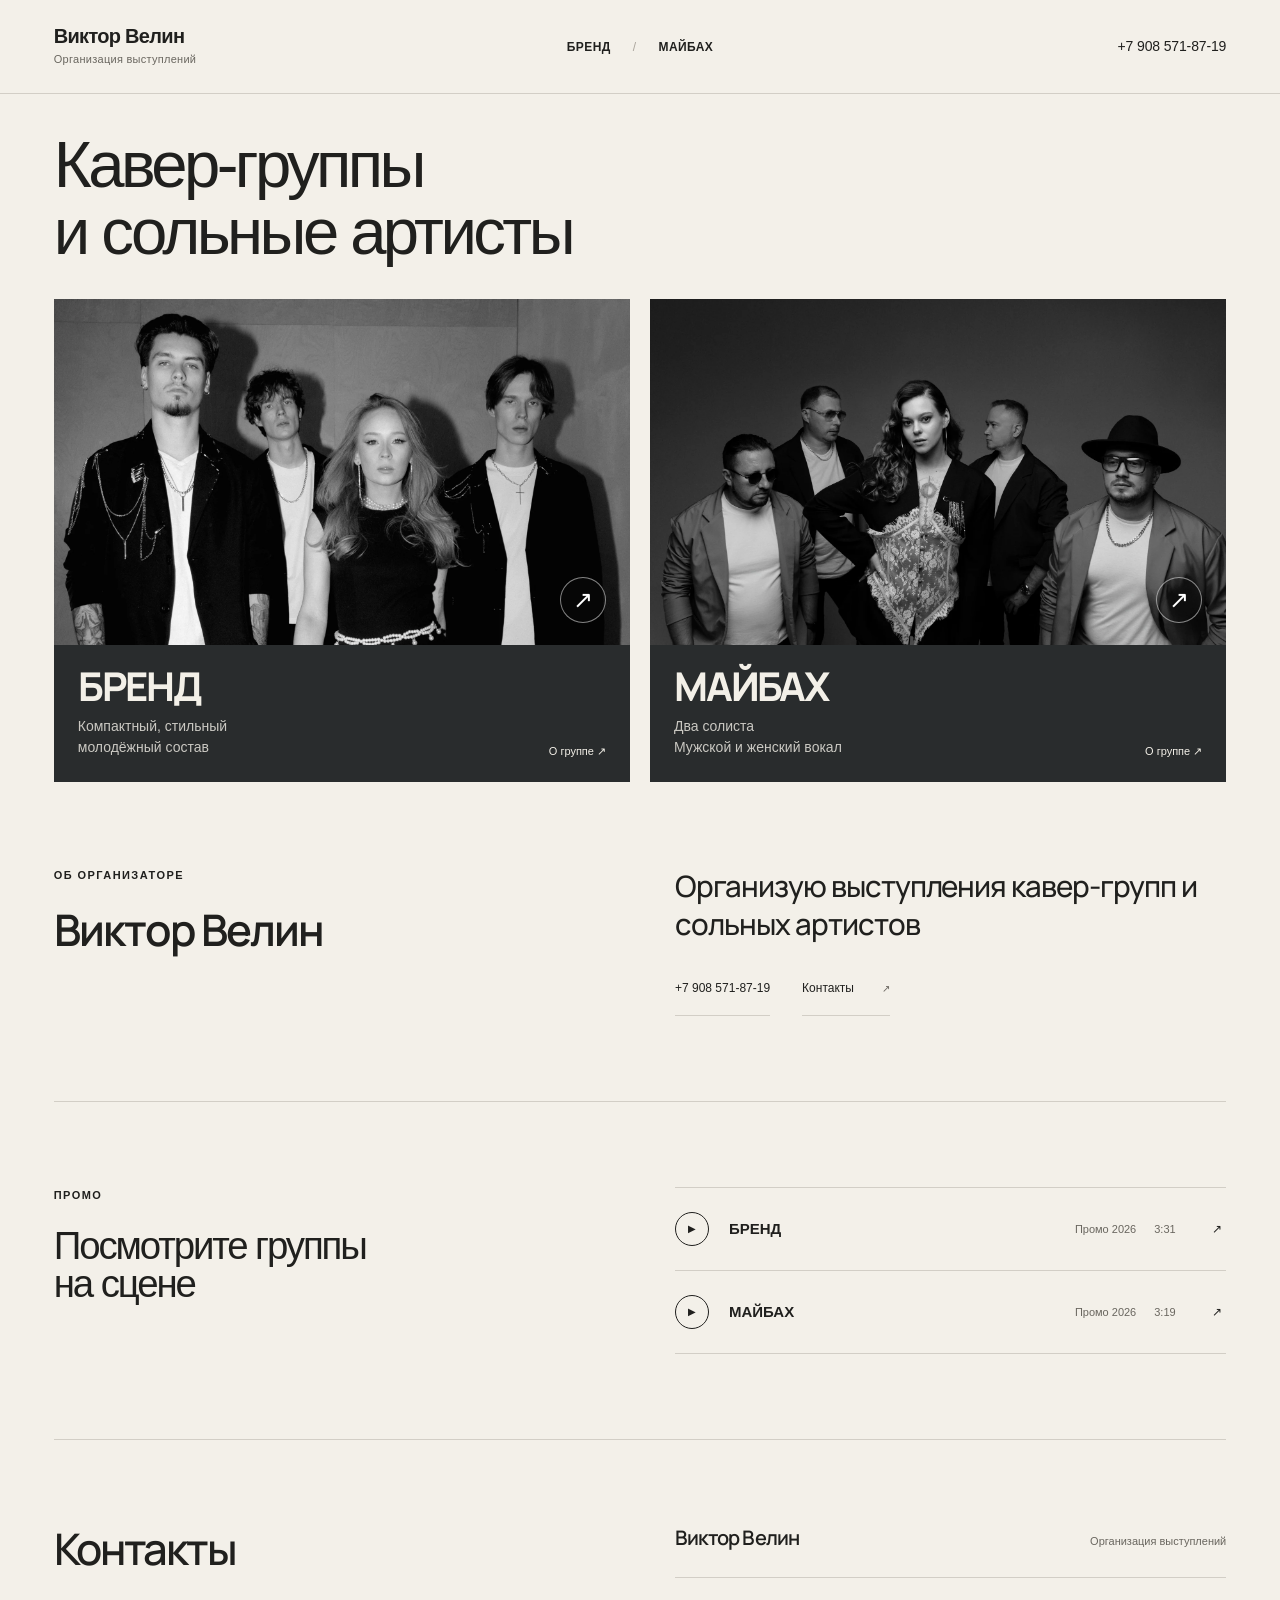
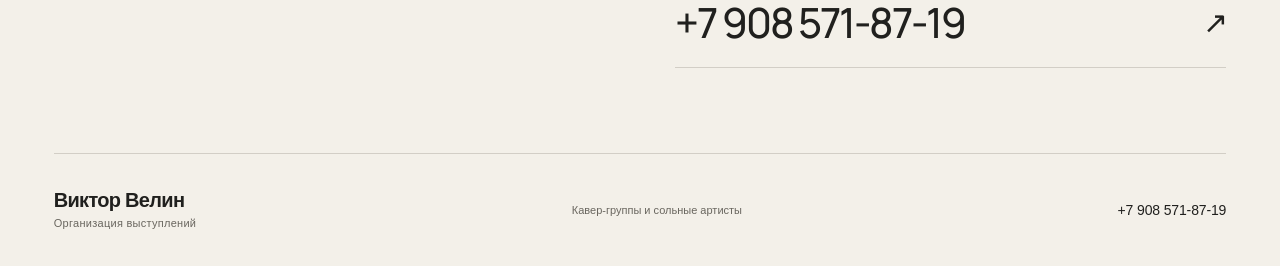
==== index.html @ 8ad1bfa4 "Simplify contact labels and remove personal call prompts" ====
<!doctype html><html lang="ru"><head><meta charset="utf-8"><meta name="viewport" content="width=device-width,initial-scale=1"><meta name="robots" content="noindex,nofollow"><meta name="theme-color" content="#171717"><title>Виктор Велин — кавер-группы и сольные артисты</title><meta name="description" content="Организация выступлений кавер-групп и сольных артистов — Виктор Велин. БРЕНД и МАЙБАХ на ваше мероприятие"><link rel="preload" href="assets/manrope-variable.ttf" as="font" type="font/ttf" crossorigin><link rel="stylesheet" href="styles.css?v=20261029-contacts-clean"><script src="app.js?v=20261029-contacts" defer></script><link rel="icon" href="data:image/svg+xml,%3Csvg%20xmlns%3D%22http%3A%2F%2Fwww.w3.org%2F2000%2Fsvg%22%20viewBox%3D%220%200%2048%2048%22%3E%3Crect%20width%3D%2248%22%20height%3D%2248%22%20rx%3D%228%22%20fill%3D%22%2320201e%22%2F%3E%3Cpath%20d%3D%22M14%2014l20%2020m0-20L14%2034%22%20stroke%3D%22%23f3f0e9%22%20stroke-width%3D%223%22%2F%3E%3C%2Fsvg%3E"></head><body class="hub-page"><a class="skip" href="#main">К содержимому</a><header class="site-header organizer-header"><a class="organizer-brand" href="index.html" aria-label="Виктор Велин — главная"><span>Виктор Велин</span><small>Организация выступлений</small></a><nav aria-label="Выбор группы"><a href="brend.html">БРЕНД</a><span class="nav-divider">/</span><a href="mybach.html">МАЙБАХ</a></nav><a class="contact-phone" href="tel:+79085718719">+7 908 571-87-19</a></header><main id="main"><section class="hub-intro"><h1>Кавер-группы<br>и сольные артисты</h1></section><section class="stages" aria-label="Выберите группу"><a class="stage brend-stage" href="brend.html"><div class="stage-image"><img src="assets/brend-cover-20261029.webp" alt="Участники кавер-группы БРЕНД" width="1800" height="1200"><span class="stage-enter" aria-hidden="true">↗</span></div><div class="stage-text"><div><h2>БРЕНД</h2><p>Компактный, стильный<br>молодёжный состав</p></div><span class="stage-link">О группе ↗</span></div></a><a class="stage mybach-stage" href="mybach.html"><div class="stage-image"><img src="assets/mybach-cover.webp" alt="Чёрно-белый портрет участников кавер-группы МАЙБАХ" width="1800" height="1200"><span class="stage-enter" aria-hidden="true">↗</span></div><div class="stage-text"><div><h2>МАЙБАХ</h2><p>Два солиста<br>Мужской и женский вокал</p></div><span class="stage-link">О группе ↗</span></div></a></section><section class="organizer-about section" id="about" aria-labelledby="about-title"><div><p class="eyebrow">ОБ ОРГАНИЗАТОРЕ</p><h2 id="about-title">Виктор Велин</h2></div><div class="organizer-about-copy"><p class="about-lead">Организую выступления кавер-групп и сольных артистов</p><div class="about-links"><a class="text-link" href="tel:+79085718719">+7 908 571-87-19</a><a class="text-link" href="#contacts">Контакты <span aria-hidden="true">↗</span></a></div></div></section><section class="listen-section section"><div class="section-heading"><p class="eyebrow">ПРОМО</p><h2>Посмотрите группы<br>на сцене</h2></div><div class="promo-rows"><button class="promo-row" data-video="assets/brend-promo-web.mp4" data-band="БРЕНД"><span class="play-small" aria-hidden="true">▶</span><strong>БРЕНД</strong><span>Промо 2026</span><time>3:31</time><span aria-hidden="true">↗</span></button><button class="promo-row" data-video="assets/mybach-promo-web.mp4" data-band="МАЙБАХ"><span class="play-small" aria-hidden="true">▶</span><strong>МАЙБАХ</strong><span>Промо 2026</span><time>3:19</time><span aria-hidden="true">↗</span></button></div></section><section class="contacts-section section" id="contacts" aria-labelledby="contacts-title"><span id="booking" class="contact-anchor" aria-hidden="true"></span><div class="contacts-intro"><h2 id="contacts-title">Контакты</h2></div><div class="contacts-details"><div class="contacts-person"><h3>Виктор Велин</h3><p>Организация выступлений</p></div><a class="contacts-number" href="tel:+79085718719"><span>+7 908 571-87-19</span><span class="contacts-number-arrow" aria-hidden="true">↗</span></a></div></section></main><footer class="organizer-footer"><a class="organizer-brand" href="index.html"><span>Виктор Велин</span><small>Организация выступлений</small></a><span>Кавер-группы и сольные артисты</span><a class="contact-phone" href="tel:+79085718719">+7 908 571-87-19</a></footer><dialog id="video-dialog" aria-label="Промовидео группы"><button class="close-dialog" aria-label="Закрыть промовидео">Закрыть ×</button><video controls playsinline preload="metadata"></video></dialog></body></html>
---- styles.css ----
:root{--paper:#f3f0e9;--ink:#20201e;--line:#d2cec6;--muted:#69665f;--accent:#353b3f;--gutter:clamp(22px,4.2vw,80px);font-family:Arial,Helvetica,sans-serif;color:var(--ink);background:var(--paper);font-synthesis:none}*{box-sizing:border-box}html{scroll-behavior:smooth;scroll-padding-top:90px}body{margin:0}a{color:inherit;text-decoration:none}button,input,select{font:inherit}button,a,input,select{-webkit-tap-highlight-color:transparent}button{cursor:pointer}img{display:block;width:100%;height:auto}button{color:inherit}a:focus-visible,button:focus-visible,input:focus-visible,select:focus-visible{outline:3px solid var(--accent);outline-offset:5px}button:disabled{cursor:default}h1,h2,h3,p{margin:0}h1,h2{letter-spacing:-.055em;line-height:.99;font-weight:500}h2{font-size:clamp(32px,3.4vw,58px)}.eyebrow{font-size:11px;letter-spacing:.13em;line-height:1.5;font-weight:700;margin-bottom:24px}.muted{color:var(--muted);font-size:15px;line-height:1.65}.skip{position:fixed;top:-100px;left:20px;background:white;padding:20px;z-index:50}.skip:focus{top:10px}.review-strip{height:32px;background:#242423;color:#dcd8d0;display:flex;align-items:center;justify-content:space-between;padding:0 var(--gutter);font-size:10px;letter-spacing:.09em}.review-strip a{letter-spacing:0;font-size:11px}.review-strip a:hover{text-decoration:underline}.site-header{display:flex;align-items:center;justify-content:space-between;padding:0 var(--gutter);height:84px;border-bottom:1px solid var(--line);gap:24px}.wordmark{font-weight:800;letter-spacing:-.04em;white-space:nowrap;font-size:17px}.wordmark i{font-style:normal;font-weight:400;color:var(--muted);margin:0 10px}.site-header nav{display:flex;align-items:center;gap:22px;font-size:12px;letter-spacing:.035em;font-weight:700}.site-header nav a{padding:10px 0}.site-header nav a[aria-current]{border-bottom:2px solid var(--accent)}.nav-divider{color:#aaa59c;font-weight:400}.header-cta{font-size:12px;border-bottom:1px solid currentColor;padding-bottom:7px}.header-cta span{margin-left:20px}.hub-intro{display:flex;justify-content:space-between;align-items:flex-end;padding:44px var(--gutter) 38px}.hub-intro h1{font-size:clamp(54px,6.5vw,108px);line-height:.91}.hub-intro .eyebrow{margin-bottom:16px}.hub-intro>p{line-height:1.65;font-size:16px;margin-bottom:4px;max-width:330px}.stages{display:grid;grid-template-columns:1fr 1fr;gap:20px;margin:0 var(--gutter)}.stage{display:block;min-width:0}.stage-image{height:clamp(280px,27vw,470px);position:relative;overflow:hidden;background:#252323}.stage-image img{height:100%;object-fit:cover;transition:transform .7s ease;object-position:center 43%}.mybach-stage .stage-image img{object-position:center 39%}.stage:hover img{transform:scale(1.025)}.stage-number{position:absolute;top:22px;left:24px;color:white;font-size:10px;letter-spacing:.15em;text-shadow:0 1px 8px #000}.stage-enter{position:absolute;bottom:22px;right:24px;width:46px;height:46px;border:1px solid #ffffff80;border-radius:50%;display:grid;place-items:center;color:white;background:#15151538;font-size:24px;transition:background .2s}.stage:hover .stage-enter{background:#f5f1e5;color:#262522}.stage-text{display:flex;align-items:center;justify-content:space-between;padding:22px 24px 24px;color:white;gap:14px}.brend-stage .stage-text{background:#353b3f}.mybach-stage .stage-text{background:#242423;color:#f5f1e8}.stage-text h2{font-size:clamp(28px,3.1vw,54px);letter-spacing:-.055em}.brend-stage h2{font-weight:900;font-style:italic}.mybach-stage h2{font-family:Georgia,'Times New Roman',serif;letter-spacing:-.07em;font-weight:400}.stage-text p{font-size:12px;margin-top:10px;opacity:.8;line-height:1.5}.stage-link{font-size:11px;white-space:nowrap}.section{margin:0 var(--gutter);padding:85px 0;border-bottom:1px solid var(--line)}.section-heading .muted{margin-top:22px}.listen-section{display:grid;grid-template-columns:1fr 1fr;gap:70px}.listen-section h2{font-size:clamp(30px,3vw,48px)}.promo-rows{align-self:center}.promo-row{display:grid;grid-template-columns:36px 1fr auto 40px 14px;gap:18px;width:100%;border:0;border-bottom:1px solid var(--line);background:none;text-align:left;align-items:center;padding:24px 0;font-size:12px}.promo-row:first-child{border-top:1px solid var(--line)}.promo-row>strong{font-size:15px}.promo-row:hover .play-small{background:var(--ink);color:var(--paper)}.play-small{display:grid;place-items:center;border:1px solid currentColor;width:34px;height:34px;border-radius:50%;font-size:10px}.promo-row>span:nth-child(3),.promo-row time{color:var(--muted);font-size:11px}.booking{display:grid;grid-template-columns:1fr 1fr;gap:90px}.booking h2{font-size:clamp(34px,3.7vw,64px)}.booking .muted{max-width:320px;margin-top:24px}.booking-form{max-width:660px}.booking-form label{display:flex;flex-direction:column;font-size:11px;line-height:1.6;gap:8px;margin-bottom:22px}.booking-form input,.booking-form select{width:100%;min-width:0;border:0;border-bottom:1px solid var(--line);background:transparent;border-radius:0;padding:10px 0 12px;font-size:14px;color:var(--ink);min-height:44px}.booking-form select{padding-right:22px}.form-row{display:grid;grid-template-columns:1fr 1fr;gap:24px}.button{display:inline-flex;align-items:center;justify-content:space-between;gap:24px;min-height:52px;padding:16px 24px;border:1px solid transparent;font-size:12px;line-height:1.4}.button.primary{background:var(--accent);color:#fff}.button:hover{filter:brightness(1.1)}.button small{opacity:.65;margin-left:16px;font-size:10px}.booking .button{width:100%}.form-result{margin-top:20px;padding-top:20px;border-top:1px solid var(--line);font-size:13px;line-height:1.7}.form-result[hidden]{display:none}footer{padding:34px var(--gutter);display:flex;align-items:center;justify-content:space-between;gap:24px;font-size:11px}footer>span{color:var(--muted)}footer>a:last-child{border-bottom:1px solid var(--line);padding:6px 0}.band-hero{display:grid;grid-template-columns:42% 58%;min-height:620px;overflow:hidden}.band-hero-copy{padding:65px 36px 58px var(--gutter);position:relative;z-index:1}.band-hero h1{font-size:clamp(70px,8vw,142px);white-space:nowrap;margin-bottom:32px;letter-spacing:-.07em}.brend .band-hero h1{font-style:italic;font-weight:900}.band-tagline{font-size:clamp(30px,3vw,47px);line-height:1.06;letter-spacing:-.045em;margin-bottom:22px}.hero-description{max-width:350px;font-size:14px;line-height:1.65;margin-bottom:32px;color:var(--muted)}.band-hero-image{position:relative;min-width:0;background:#221c1e;overflow:hidden}.band-hero-image img{height:100%;width:100%;object-fit:cover;object-position:center}.brend .band-hero-image img{object-fit:contain;background:#292d30}.band-hero-image .image-caption{position:absolute;bottom:24px;left:28px;font-size:10px;letter-spacing:.16em;color:white;opacity:.75}.mybach{--paper:#1b1c1c;--ink:#f1eee7;--line:#454443;--muted:#b6b3ab;--accent:#d7c6a3;color:var(--ink);background:var(--paper)}.mybach .review-strip{background:#111212}.mybach h1,.mybach h2{font-family:Georgia,'Times New Roman',serif;font-weight:400;letter-spacing:-.065em}.mybach .band-hero h1{font-size:clamp(72px,7.4vw,132px)}.mybach .button.primary{
 background:transparent;
 border-color:#777266;
 color:var(--ink);
 font-family:Georgia,'Times New Roman',serif;
 font-size:16px;
 letter-spacing:.01em;
 min-height:56px;
 padding:15px 22px;
 transition:background-color .2s,border-color .2s;
}
.mybach .button.primary:hover{
 background:#d7c6a312;
 border-color:var(--accent);
 filter:none;
}
.mybach .button.primary:active{background:#d7c6a31c}
.mybach .band-hero-copy .button.primary{gap:16px}
.mybach .band-hero-copy .button.primary>span{
 display:grid;
 place-items:center;
 flex:0 0 26px;
 height:26px;
 border:1px solid #777266;
 border-radius:50%;
 font-family:Arial,Helvetica,sans-serif;
 font-size:9px;
 padding-left:1px;
}
.mybach .button.primary small{
 font-family:Arial,Helvetica,sans-serif;
 font-size:10px;
 color:var(--muted);
 opacity:1;
 margin-left:12px;
}
.mybach .booking .button.primary{text-align:left}
.mybach .band-tagline{font-family:Georgia,'Times New Roman',serif;letter-spacing:-.04em}.mybach .booking-form select option{background:#1b1c1c;color:#f1eee7}.mybach input{color-scheme:dark}.section-nav{display:flex;align-items:center;gap:40px;border-block:1px solid var(--line);padding:24px var(--gutter);font-size:12px;overflow:auto;white-space:nowrap}.section-nav a:last-child{margin-left:auto}.section-nav a:hover{color:var(--accent)}.live-section{display:grid;grid-template-columns:32% 1fr;gap:60px;align-items:center}.video-poster{position:relative;padding:0;border:0;background:#171717;overflow:hidden;display:block;width:100%;aspect-ratio:16/9}.video-poster img{height:100%;object-fit:cover;filter:brightness(.8);transition:transform .6s,filter .3s}.video-poster:hover img{transform:scale(1.02);filter:brightness(1)}.play-disc{position:absolute;left:50%;top:50%;transform:translate(-50%,-50%);display:grid;place-items:center;width:78px;height:78px;border-radius:50%;border:1px solid #ffffffaa;color:white;background:#15151550;font-size:18px}.poster-label{position:absolute;bottom:22px;left:26px;right:26px;display:flex;justify-content:space-between;color:white;font-size:10px;letter-spacing:.12em}.music-section{display:grid;grid-template-columns:1fr 1fr;gap:80px}.tags{display:flex;flex-wrap:wrap;gap:8px;margin-top:25px;margin-bottom:28px}.tags span{font-size:11px;border:1px solid var(--line);padding:8px 12px;border-radius:100px}.text-link{font-size:12px;display:inline-flex;gap:28px;border-bottom:1px solid var(--line);padding-bottom:10px}.text-link>span{font-size:10px;color:var(--muted)}.song-list{margin:0;padding:0;list-style:none}.song-list li{display:grid;grid-template-columns:25px 1fr;gap:5px 20px;padding:17px 0;border-bottom:1px solid var(--line)}.song-list li:first-child{padding-top:0}.song-list strong{font-size:15px;line-height:1.4}.song-list li>span:last-child{font-size:12px;color:var(--muted);grid-column:2;line-height:1.6}.song-num{font-size:10px;color:var(--muted);padding-top:4px}.inline-heading{display:flex;justify-content:space-between;align-items:flex-end;margin-bottom:36px}.photo-grid{display:grid;grid-template-columns:1fr 1.4fr;gap:20px;align-items:stretch}.photo-grid img{width:100%;height:530px;object-fit:cover}.photo-grid img:first-child{object-position:center 35%}.photo-grid img:last-child{object-position:center}.organizers{display:grid;grid-template-columns:1fr 1fr;gap:80px}.organizers h2{font-size:clamp(30px,3vw,50px)}.download-list a{display:flex;align-items:center;justify-content:space-between;gap:20px;padding:25px 0;border-bottom:1px solid var(--line);font-size:14px}.download-list a:first-child{padding-top:0}.download-list span{font-size:10px;white-space:nowrap;color:var(--muted)}.download-list a:hover{text-decoration:underline}.other-band{display:grid;grid-template-columns:1fr 1fr auto;align-items:center;padding:65px var(--gutter);gap:32px;background:#e5e0d6;color:#252522}.other-band>span:first-child{font-size:10px;letter-spacing:.12em}.other-band strong{font-size:clamp(36px,5vw,78px);letter-spacing:-.06em;font-family:Georgia,serif;font-weight:400}.mybach .other-band strong{font-family:Arial,sans-serif;font-weight:900;font-style:italic}.other-arrow{font-size:48px}.other-band:hover{background:#d4cec1}dialog{border:0;padding:48px 14px 14px;background:#151515;color:white;width:min(1100px,94vw);max-width:94vw;max-height:92dvh;box-shadow:0 30px 120px #0009;overflow:auto}dialog::backdrop{background:#000d}dialog video{width:100%;max-height:75dvh;display:block;background:black;aspect-ratio:16/9}.close-dialog{position:absolute;right:18px;top:10px;border:0;background:none;color:white;font-size:13px;padding:8px}.modal-open{overflow:hidden}.concept-main{padding:70px var(--gutter);max-width:1360px;margin:auto}.concept-main h1{font-size:clamp(42px,5.8vw,88px);max-width:1050px;line-height:1.03}.concept-lead{font-size:20px;line-height:1.65;max-width:850px;margin:32px 0}.concept-section{padding:65px 0;border-bottom:1px solid var(--line)}.concept-section:last-of-type{margin-bottom:45px}.concept-section>p:not(.eyebrow),.concept-section article p,.concept-columns li,.next-list li{font-size:16px;line-height:1.8;color:#514f49;max-width:900px}.concept-section>p+p{margin-top:20px}.architecture{max-width:920px;margin:0 auto 32px;text-align:center}.arch-home,.arch-end{padding:26px;border:1px solid var(--line);font-weight:700;font-size:14px;letter-spacing:.06em;background:#e9e5dc}.architecture span{display:block;font-size:12px;font-weight:400;letter-spacing:0;margin-top:10px}.arch-branches{display:grid;grid-template-columns:1fr 1fr;gap:24px;padding:24px 0;position:relative}.arch-branches a{padding:30px 18px;font-size:42px;font-weight:700;letter-spacing:-.04em;line-height:1.1}.arch-brend{background:#a52d2b;color:white}.arch-mybach{background:#242423;color:#eee9df;font-family:Georgia,serif;font-weight:400!important}.arch-branches a span{margin:14px 0}.arch-branches small{font-family:Arial,sans-serif;font-size:12px;font-weight:400;letter-spacing:0;display:block;line-height:1.5}.direction-grid,.concept-columns{display:grid;grid-template-columns:1fr 1fr;gap:64px}.direction-grid h2,.concept-columns h2{font-size:34px;margin-bottom:22px}.swatch{display:block;width:100%;height:100px;margin-bottom:25px}.red{background:linear-gradient(90deg,#a52d2b 0 50%,#f3f0e9 50% 75%,#252522 75%)}.charcoal{background:linear-gradient(90deg,#242423 0 50%,#d7c6a3 50% 75%,#f3f0e9 75%)}.concept-section .note{font-size:13px!important;margin-top:25px;max-width:none;color:#6a665f!important}.concept-columns ul{padding-left:20px}.next-list{padding-left:24px;max-width:960px}.next-list li{padding-left:10px;margin-bottom:22px}.next-list strong{color:#242423}
@media(min-width:1800px){.band-hero{min-height:740px}.band-hero-copy{padding-top:90px}}@media(max-width:1100px){.site-header{height:74px}.band-hero{min-height:560px;grid-template-columns:44% 56%}.band-hero h1{font-size:86px}.mybach .band-hero h1{font-size:76px}.band-hero-copy{padding-top:44px;padding-bottom:44px}.stage-link{display:none}.listen-section,.booking,.music-section,.organizers{gap:40px}.live-section{gap:30px}.photo-grid img{height:420px}.section{padding:66px 0}.promo-row{gap:12px;grid-template-columns:32px 1fr auto 32px 12px}.promo-row>span:nth-child(3){font-size:10px}.concept-columns,.direction-grid{gap:36px}}
@media(max-width:760px){:root{--gutter:22px}.review-strip{font-size:8px;height:30px;letter-spacing:.07em}.review-strip a{font-size:10px}.site-header{height:70px;gap:14px;flex-wrap:wrap}.wordmark{font-size:13px}.wordmark i{margin:0 5px}.site-header nav{font-size:10px;gap:12px}.header-cta{display:none}.hub-intro{padding-top:36px;padding-bottom:28px;align-items:flex-start;gap:24px}.hub-intro h1{font-size:58px}.hub-intro>p{font-size:12px;max-width:140px;line-height:1.6;padding-top:35px}.eyebrow{font-size:10px;margin-bottom:16px}.stages{gap:14px}.stage-image{height:290px}.stage-image img{object-position:center!important}.stage-number{font-size:8px;left:13px;top:15px}.stage-enter{width:34px;height:34px;right:13px;bottom:15px;font-size:19px}.stage-text{padding:20px 16px}.stage-text h2{font-size:34px}.stage-text p{font-size:10px}.section{padding:50px 0}.listen-section,.booking,.live-section,.music-section,.organizers{grid-template-columns:1fr;gap:32px}.listen-section h2{font-size:37px}.promo-row{padding:22px 0;grid-template-columns:34px 1fr auto 35px 12px;gap:15px}.promo-row>span:nth-child(3){font-size:11px}.booking h2{font-size:41px}.booking .muted{margin-top:18px}.booking-form{max-width:none}.form-row{gap:18px}.booking-form input,.booking-form select{font-size:16px}footer{flex-wrap:wrap;padding-block:28px;gap:18px}footer>span{font-size:10px;order:3;width:100%}footer>a:last-child{margin-left:auto}.band-hero{grid-template-columns:1fr;min-height:0}.band-hero-copy{padding:40px var(--gutter) 38px}.band-hero h1{font-size:100px;margin-bottom:23px}.mybach .band-hero h1{font-size:84px}.band-tagline{font-size:38px}.hero-description{max-width:440px;font-size:14px;margin-bottom:24px}.band-hero-image{height:auto;aspect-ratio:1.5}.band-hero-image img{object-fit:cover}.section-nav{gap:26px;padding-block:21px;font-size:11px}.section-nav a:last-child{margin-left:0}.live-section .section-heading h2{font-size:40px}.play-disc{height:64px;width:64px;font-size:15px}.music-section .section-heading h2{font-size:42px}.song-list li:first-child{padding-top:17px;border-top:1px solid var(--line)}.photo-grid{gap:12px;grid-template-columns:1fr 1fr}.photo-grid img{height:300px}.inline-heading{gap:20px}.inline-heading h2{font-size:37px}.inline-heading>.muted{display:none}.organizers h2{font-size:37px}.other-band{padding-block:40px;grid-template-columns:1fr auto;gap:22px}.other-band>span:first-child{grid-column:1/-1;font-size:9px}.other-band strong{font-size:52px}.other-arrow{font-size:36px}.concept-main{padding-top:44px}.concept-main h1{font-size:48px}.concept-lead{font-size:17px}.concept-section{padding:42px 0}.concept-section>p:not(.eyebrow),.concept-section article p,.concept-columns li,.next-list li{font-size:14px}.direction-grid,.concept-columns{gap:32px}.arch-branches a{font-size:32px}.arch-branches{gap:14px}.architecture span{line-height:1.6}.direction-grid h2,.concept-columns h2{font-size:29px}.swatch{height:80px}.next-list{padding-left:18px}.next-list li{padding-left:3px}}
@media(max-width:520px){.hub-intro{display:block}.hub-intro h1{font-size:64px}.hub-intro>p{padding-top:20px;max-width:none;font-size:13px}.stages{grid-template-columns:1fr;gap:24px}.stage-image{height:auto;aspect-ratio:1.45}.stage-text{padding:20px}.stage-text h2{font-size:41px}.stage-text p{font-size:11px}.stage-link{display:block;font-size:10px}.stage-number{left:20px;font-size:9px}.stage-enter{width:40px;height:40px;right:18px}.stage-image img{position:absolute;inset:0}.band-hero h1{font-size:88px}.mybach .band-hero h1{font-size:72px}.band-hero-image{aspect-ratio:1.35}.band-hero-copy .button{min-width:230px}.form-row{grid-template-columns:1fr;gap:0}.photo-grid{grid-template-columns:1fr}.photo-grid img:first-child{height:440px;object-fit:contain;background:#242423}.photo-grid img:last-child{height:auto;aspect-ratio:1.3;object-fit:cover}.poster-label{bottom:15px;left:18px;right:18px;font-size:9px}.concept-main h1{font-size:42px}.concept-lead{font-size:16px}.direction-grid,.concept-columns{grid-template-columns:1fr;gap:36px}.arch-branches{gap:12px}.arch-branches a{font-size:24px;padding:25px 12px}.arch-branches small{font-size:10px}.arch-home,.arch-end{font-size:12px;padding:22px 14px}.promo-row{gap:12px}.promo-row>strong{font-size:13px}.promo-row>span:nth-child(3){font-size:10px}.stage-text{gap:10px}}
@media(max-width:360px){:root{--gutter:16px}.site-header nav{gap:8px;font-size:9px}.wordmark{font-size:12px}.hub-intro h1{font-size:59px}.band-hero h1{font-size:78px}.mybach .band-hero h1{font-size:65px}.stage-link{font-size:9px}.stage-text{padding:18px 16px}.stage-text h2{font-size:36px}.promo-row{gap:8px;grid-template-columns:30px 1fr auto 28px 9px}.promo-row>strong{font-size:12px}.booking .button{padding-inline:18px}.concept-main h1{font-size:37px}}
@media(prefers-reduced-motion:reduce){html{scroll-behavior:auto}*,*::before,*::after{transition:none!important;animation:none!important}}

/* One shared booking form; each band keeps its own invitation styling. */
.booking-cta{display:flex;align-items:center;justify-content:space-between;gap:48px}
.booking-cta h2{font-size:clamp(34px,3.7vw,64px)}
.booking-cta .muted{max-width:430px;margin-top:24px}
.booking-cta .button{flex-shrink:0;min-width:260px}
.booking-form .field-hint{font-size:10px;color:var(--muted);font-weight:400}
.booking-form input:focus-visible,.booking-form select:focus-visible{outline:none;border-bottom-color:var(--accent);box-shadow:0 1px 0 var(--accent)}
.booking-form input[type="date"]{display:block;max-width:100%;min-height:44px;-webkit-appearance:none}
.booking-form input::-webkit-date-and-time-value{text-align:left;min-height:20px}
.booking-form .button:disabled{opacity:.65}
.form-result:focus{outline:none}
@media(max-width:760px){
 .booking-cta{align-items:flex-start;flex-direction:column;gap:28px}
 .booking-cta h2{font-size:41px}
 .booking-cta .muted{margin-top:18px}
 .booking-cta .button{width:100%;min-width:0}
}

/* Songs move around the centered repertoire introduction. */
.music-section.music-orbit{position:relative;isolation:isolate;display:grid;grid-template-columns:minmax(0,1fr);place-items:center;gap:0;min-height:690px;padding:150px 0;overflow:hidden}
.music-orbit .section-heading{position:relative;z-index:1;width:min(440px,calc(100% - 48px));text-align:center;padding:25px 0}
.music-orbit .section-heading::before{content:"";position:absolute;z-index:-1;inset:-70px -90px;background:radial-gradient(ellipse,var(--paper) 52%,transparent 73%);pointer-events:none}
.music-orbit .section-heading .muted{max-width:290px;margin:22px auto 0}
.music-orbit .tags{justify-content:center;margin:26px auto 30px}
.music-orbit .text-link{padding:12px 0;gap:24px}
.repertoire-orbit{position:absolute;inset:0;overflow:hidden;pointer-events:none;mask-image:linear-gradient(90deg,transparent,#000 8%,#000 92%,transparent)}
.orbit-song{position:absolute;left:var(--ox);top:var(--oy);transform:translate(-50%,-50%);white-space:nowrap;font-size:clamp(16px,1.65vw,25px);letter-spacing:-.025em;font-weight:500;line-height:1.2;color:var(--muted);opacity:.65;will-change:transform}
.orbit-song:nth-child(3n+1){color:var(--accent);opacity:.85}
.brend .orbit-song{font-style:italic;font-weight:600}
.mybach .orbit-song{font-family:Georgia,'Times New Roman',serif;font-size:clamp(17px,1.8vw,27px);font-weight:400}
.orbit-toggle{position:absolute;z-index:2;right:0;bottom:20px;display:grid;place-items:center;width:38px;height:38px;padding:0;border:1px solid var(--line);border-radius:50%;background:var(--paper);color:var(--muted)}
.orbit-toggle[hidden]{display:none}
.orbit-toggle:hover{color:var(--ink);border-color:var(--muted)}
.orbit-play{display:none}
.orbit-toggle[aria-pressed="true"] .orbit-play{display:block}
.orbit-toggle[aria-pressed="true"] .orbit-pause{display:none}
@media(max-width:760px){
 .music-section.music-orbit{min-height:650px;padding:160px 0}
 .music-orbit .section-heading{width:calc(100% - 34px);max-width:380px}
 .music-orbit .section-heading h2{font-size:clamp(34px,7.5vw,42px)}
 .music-orbit .section-heading::before{inset:-65px -34px}
 .music-orbit .section-heading .muted{font-size:14px;max-width:250px;margin-top:18px}
 .music-orbit .tags{gap:7px;max-width:300px;margin:22px auto 26px}
 .music-orbit .tags span{font-size:10px;padding:7px 10px}
 .orbit-song,.mybach .orbit-song{font-size:16px}
 .orbit-song:nth-child(n+9){display:none}
 .orbit-toggle{bottom:16px;width:34px;height:34px}
}
@media(prefers-reduced-motion:reduce){.orbit-song{will-change:auto}.orbit-toggle{display:none}}

/* Comfortable touch targets and stable media on small screens. */
html{-webkit-text-size-adjust:100%;text-size-adjust:100%}
.close-dialog{min-height:44px;min-width:44px;top:2px}
.orbit-toggle{width:44px;height:44px}
@media(max-width:760px){
 html{scroll-padding-top:24px}
 .site-header{height:auto;min-height:72px;gap:10px}
 .site-header .wordmark,.site-header nav a{display:inline-flex;align-items:center;min-height:44px}
 .site-header nav{gap:14px;font-size:11px}
 .site-header nav a{padding:8px 0}
 .site-header nav a[aria-current]{box-shadow:inset 0 -2px var(--accent);border:0}
 footer .wordmark,footer>a:last-child{display:inline-flex;align-items:center;min-height:44px}
 footer{gap:10px 18px}
 .button,.text-link{min-height:48px;align-items:center}
 .booking-form label{font-size:12px}
 .booking-form .field-hint{font-size:11px}
 .booking-form input,.booking-form select{min-height:48px}
 .music-section.music-orbit{min-height:590px;padding:145px 0}
 .music-orbit .section-heading::before{inset:-50px -34px}
 .music-orbit .text-link{font-size:13px}
 .orbit-toggle{width:44px;height:44px;right:0;bottom:12px}
 .orbit-song,.mybach .orbit-song{font-size:17px}
 dialog{padding:50px 10px 10px;max-height:calc(100dvh - 24px);max-width:calc(100vw - 24px);width:calc(100vw - 24px)}
 dialog video{max-height:calc(100dvh - 100px)}
 .photo-grid img:first-child{height:auto;max-height:520px;object-fit:contain}
}
@media(max-width:360px){
 .site-header nav{gap:10px;font-size:10px}
 .booking h2{font-size:38px}
 .booking-cta h2{font-size:37px}
}

@media(max-width:760px){.site-header nav{font-size:12px;gap:10px}.site-header nav a{min-width:44px;justify-content:center}}

/* Organizer identity and two equally prominent band cards. */
.organizer-header{height:auto;min-height:94px;display:grid;grid-template-columns:1fr auto 1fr;gap:28px;padding-block:14px}
.organizer-brand{display:inline-flex;flex-direction:column;justify-content:center;align-items:flex-start;min-height:44px;gap:5px;width:fit-content}
.organizer-brand>span{font-size:20px;line-height:1.1;font-weight:700;letter-spacing:-.035em}
.organizer-brand small{font-size:11px;line-height:1.4;letter-spacing:.025em;color:var(--muted)}
.contact-phone{display:inline-flex;align-items:center;justify-content:flex-end;min-height:44px;white-space:nowrap;font-size:14px;line-height:1.4;letter-spacing:-.01em}
.organizer-header .contact-phone{justify-self:end}
.organizer-footer .contact-phone{border:0;padding:0}
.booking-phone{display:inline-flex;align-items:center;min-height:44px;margin-top:12px;font-size:19px;letter-spacing:-.02em}
.booking-phone:hover,.contact-phone:hover{text-decoration:underline;text-underline-offset:5px}
.hub-intro{padding-top:38px;padding-bottom:34px}
.hub-intro h1{font-size:clamp(44px,5.1vw,80px);line-height:1.02;letter-spacing:-.055em}
.stages{grid-template-columns:repeat(2,minmax(0,1fr));align-items:stretch}
.stage{display:grid;grid-template-rows:auto 1fr}
.stage-text{align-items:flex-start}
.stage-text p{font-size:14px;line-height:1.5}
.stage-link{display:block;align-self:flex-end}
.brend-stage .stage-image img,.brend .band-hero-image img{filter:grayscale(1)}
.brend-stage .stage-text{background:#353b3f}
.mybach-stage .stage-text{background:#252624;color:#e5d8bb}
@media(max-width:760px){
 .organizer-header{grid-template-columns:minmax(0,1fr) auto;gap:0 12px;padding-block:10px;min-height:0}
 .organizer-brand>span{font-size:17px}
 .organizer-brand small{font-size:9px;letter-spacing:0}
 .organizer-header .contact-phone{font-size:12px;grid-column:2;grid-row:1}
 .organizer-header nav{grid-column:1/-1;justify-content:center;gap:24px;font-size:12px}
 .organizer-header nav a{min-height:40px}
 .hub-intro{display:block;padding-top:25px;padding-bottom:26px}
 .hub-intro h1{font-size:clamp(28px,7.8vw,48px);line-height:1.05}
 .stages{grid-template-columns:repeat(2,minmax(0,1fr));gap:12px}
 .stage-image{height:auto;aspect-ratio:3/2}
 .stage-image img{position:absolute;inset:0;object-fit:cover}
 .stage-text{padding:16px 14px;display:flex;flex-direction:column;gap:14px}
 .stage-text h2{font-size:clamp(23px,5.8vw,35px);line-height:1.1}
 .stage-text p{font-size:12px;line-height:1.5;margin-top:12px;min-height:6em;opacity:.9}
 .stage-link{align-self:flex-start;margin-top:auto;font-size:11px;line-height:1.5}
 .stage-enter{right:10px;bottom:10px;width:28px;height:28px;font-size:17px}
 .organizer-footer{align-items:center;justify-content:space-between}
 .organizer-footer .contact-phone{margin-left:0;font-size:13px}
 .organizer-footer>span{font-size:11px}
}
@media(max-width:360px){
 .organizer-brand>span{font-size:16px}
 .organizer-header .contact-phone{font-size:11px}
 .stage-text{padding:14px 11px}
 .stage-text h2{font-size:23px}
 .stage-text p{font-size:11px;min-height:6em}
 .stage-link{font-size:10px}
}

/* Shared type and graphite palette for both bands. */
@font-face{font-family:Manrope;src:url("assets/manrope-variable.ttf") format("truetype");font-weight:200 800;font-style:normal;font-display:swap}
:root{--display-font:Manrope,Arial,Helvetica,sans-serif}
.brend,.mybach{--paper:#1c1e1f;--ink:#f3f0e8;--line:#454849;--muted:#bdbdb6;--accent:#ded5c1;color:var(--ink);background:var(--paper)}
.brend-stage .stage-text,.mybach-stage .stage-text{background:#292c2d;color:#f3f0e8}
.brend-stage h2,.mybach-stage h2,.brend .band-hero h1,.mybach .band-hero h1,.band-page .other-band strong,.mybach .other-band strong{font-family:var(--display-font);font-weight:750;font-style:normal;letter-spacing:-.055em}
.band-page h2,.mybach h2,.band-page .band-tagline,.mybach .band-tagline{font-family:var(--display-font);font-weight:550;font-style:normal;letter-spacing:-.045em}
.band-page .band-hero-copy{min-width:0}
.brend .band-hero h1,.mybach .band-hero h1{font-size:clamp(58px,6.8vw,122px);line-height:1.05}
.band-page .band-hero-image{background:#252728}
.band-page .band-hero-image img{object-fit:cover;object-position:center 40%;filter:none;background:#252728}
.brend-stage .stage-image img{filter:none;object-position:center 42%!important}
.band-page .button.primary{background:transparent;border-color:#7b7c76;color:var(--ink);font-family:var(--display-font);font-size:13px;font-weight:600;letter-spacing:0;min-height:56px;padding:16px 22px;filter:none}
.band-page .button.primary:hover{background:#ffffff0b;border-color:var(--accent);filter:none}
.band-page .button.primary:active{background:#ffffff14}
.band-page .band-hero-copy .button.primary{gap:16px}
.band-page .band-hero-copy .button.primary>span{display:grid;place-items:center;flex:0 0 26px;height:26px;border:1px solid #7b7c76;border-radius:50%;font-family:Arial,sans-serif;font-size:9px;padding-left:1px}
.band-page .button.primary small{font-family:Arial,sans-serif;font-size:10px;color:var(--muted);opacity:1;margin-left:12px}
.band-page .other-band{background:#26292a;color:var(--ink);border-bottom:1px solid var(--line)}
.band-page .other-band:hover{background:#303435}
.band-page .orbit-song,.mybach .orbit-song{font-family:var(--display-font);font-weight:450;font-style:normal;letter-spacing:-.02em}
.organizer-about,.band-about{display:grid;grid-template-columns:1fr 1fr;gap:70px;align-items:start}
.organizer-about h2,.band-about h2{font-family:var(--display-font);font-weight:600;letter-spacing:-.045em}
.about-lead{font-family:var(--display-font);font-size:clamp(22px,2.3vw,34px);font-weight:500;line-height:1.3;letter-spacing:-.035em;max-width:650px}
.organizer-about-copy .muted,.band-about-copy .muted{margin-top:22px;max-width:560px}
.band-about-copy .text-link{margin-top:26px}
.about-links{display:flex;flex-wrap:wrap;gap:18px 32px;margin-top:28px}
.about-links .text-link{min-height:44px;align-items:center}
.band-gallery{columns:3;column-gap:18px}
.gallery-tile{position:relative;display:block;break-inside:avoid;width:100%;margin:0 0 18px;padding:0;border:0;background:#282b2c;text-align:left;overflow:hidden}
.gallery-tile img{display:block;width:100%;height:auto;transition:transform .4s ease}
.gallery-tile:hover img{transform:scale(1.025)}
.gallery-tile:focus-visible{outline-offset:3px}
.gallery-expand{position:absolute;right:14px;bottom:14px;display:grid;place-items:center;width:34px;height:34px;border:1px solid #ffffff90;border-radius:50%;color:#fff;background:#14141450;font-size:20px;line-height:1;pointer-events:none}
.gallery-total{font-size:11px;letter-spacing:.1em;white-space:nowrap}
.photo-dialog{width:min(1180px,calc(100vw - 32px));max-width:calc(100vw - 32px);height:min(880px,calc(100dvh - 32px));max-height:calc(100dvh - 32px);padding:56px 66px 24px;overflow:hidden;background:#17191a;color:#f3f0e8}
.photo-stage{display:flex;flex-direction:column;justify-content:center;align-items:center;gap:18px;height:100%;min-height:0;margin:0}
.photo-view{display:block;flex:1;min-height:0;max-height:100%;width:100%;object-fit:contain;touch-action:pan-y}
.photo-stage figcaption{display:flex;align-items:center;justify-content:space-between;gap:20px;width:100%;font-size:12px;line-height:1.4;color:#c8c9c3}
.photo-counter{white-space:nowrap}
.photo-close,.photo-prev,.photo-next{position:absolute;display:grid;place-items:center;width:44px;height:44px;padding:10px;border:1px solid #686c6c;background:#17191a;color:#f3f0e8}
.photo-close svg,.photo-prev svg,.photo-next svg{width:22px;height:22px;fill:none;stroke:currentColor;stroke-width:1.3;stroke-linecap:round;stroke-linejoin:round}
.photo-close{right:12px;top:8px;border:0}
.photo-prev{left:10px;top:calc(50% - 22px)}
.photo-next{right:10px;top:calc(50% - 22px)}
@media(min-width:761px) and (max-width:1100px){.brend .band-hero h1,.mybach .band-hero h1{font-size:clamp(52px,6.4vw,72px)}}
@media(max-width:760px){
 .brend-stage h2,.mybach-stage h2{font-size:clamp(21px,5.5vw,34px)}
 .brend .band-hero h1,.mybach .band-hero h1{font-size:clamp(48px,13.5vw,84px);white-space:nowrap}
 .band-page .band-tagline{font-size:clamp(28px,7.6vw,38px);line-height:1.13}
 .organizer-about,.band-about{grid-template-columns:1fr;gap:26px}
 .about-lead{font-size:24px;line-height:1.35}
 .organizer-about h2,.band-about h2{font-size:36px}
 .organizer-about-copy .muted,.band-about-copy .muted{margin-top:18px}
 .about-links{gap:12px 24px;margin-top:22px}
 .band-gallery{columns:2;column-gap:12px}
 .gallery-tile{margin-bottom:12px}
 .gallery-expand{width:28px;height:28px;right:8px;bottom:8px;font-size:17px}
 .photo-section .inline-heading>.gallery-total{display:block;font-size:10px}
 .photo-section .inline-heading h2{font-size:clamp(27px,7.5vw,36px);line-height:1.1}
 .photo-dialog{width:calc(100vw - 24px);max-width:calc(100vw - 24px);height:calc(100dvh - 24px);max-height:calc(100dvh - 24px);padding:56px 14px 70px}
 .photo-stage{gap:14px}
 .photo-stage figcaption{font-size:11px;align-items:flex-start;gap:12px}
 .photo-prev,.photo-next{top:auto;bottom:12px}
 .photo-prev{left:14px}.photo-next{right:14px}
}

/* Contacts follow the same light editorial layout as the main page. */
.contacts-section.section{position:relative;display:grid;grid-template-columns:1fr 1fr;align-items:start;gap:70px;padding:85px 0;border-bottom:1px solid var(--line);scroll-margin-top:24px}
.contact-anchor{position:absolute;top:0;left:0;width:0;height:0}
.contacts-intro,.contacts-details{min-width:0}
.contacts-intro h2{font-family:var(--display-font);font-size:clamp(32px,3.4vw,58px);font-weight:550;line-height:1.1;letter-spacing:-.055em}
.contacts-person{display:flex;align-items:baseline;justify-content:space-between;flex-wrap:wrap;gap:8px 20px;margin-bottom:26px}
.contacts-person h3{font-family:var(--display-font);font-size:20px;font-weight:600;line-height:1.3;letter-spacing:-.04em}
.contacts-person p{font-size:11px;line-height:1.5;color:var(--muted)}
.contacts-number{display:flex;align-items:center;justify-content:space-between;gap:16px;min-height:88px;padding:20px 0;border-block:1px solid var(--line);font-family:var(--display-font);font-size:clamp(26px,3.25vw,48px);font-weight:500;letter-spacing:-.05em;line-height:1.2;white-space:nowrap}
.contacts-number-arrow{font-family:Arial,Helvetica,sans-serif;font-size:30px;line-height:1;flex:none;transition:transform .2s ease}
.contacts-number:hover .contacts-number-arrow{transform:translate(2px,-2px)}
@media(max-width:1100px){.contacts-section.section{gap:40px;padding:66px 0}.contacts-number{font-size:clamp(26px,3.3vw,38px)}}
@media(max-width:760px){
 .contacts-section.section{grid-template-columns:minmax(0,1fr);padding:50px 0;gap:32px}
 .contacts-intro h2{font-size:clamp(32px,8.6vw,44px)}
 .contacts-person{margin-bottom:22px}
 .contacts-person h3{font-size:20px}
 .contacts-number{font-size:clamp(26px,7.4vw,38px);min-height:80px;padding:20px 0}
 .contacts-number-arrow{font-size:27px}
}
@media(max-width:360px){.contacts-number{font-size:26px}.contacts-number-arrow{font-size:24px}.contacts-person{gap:6px 16px}}
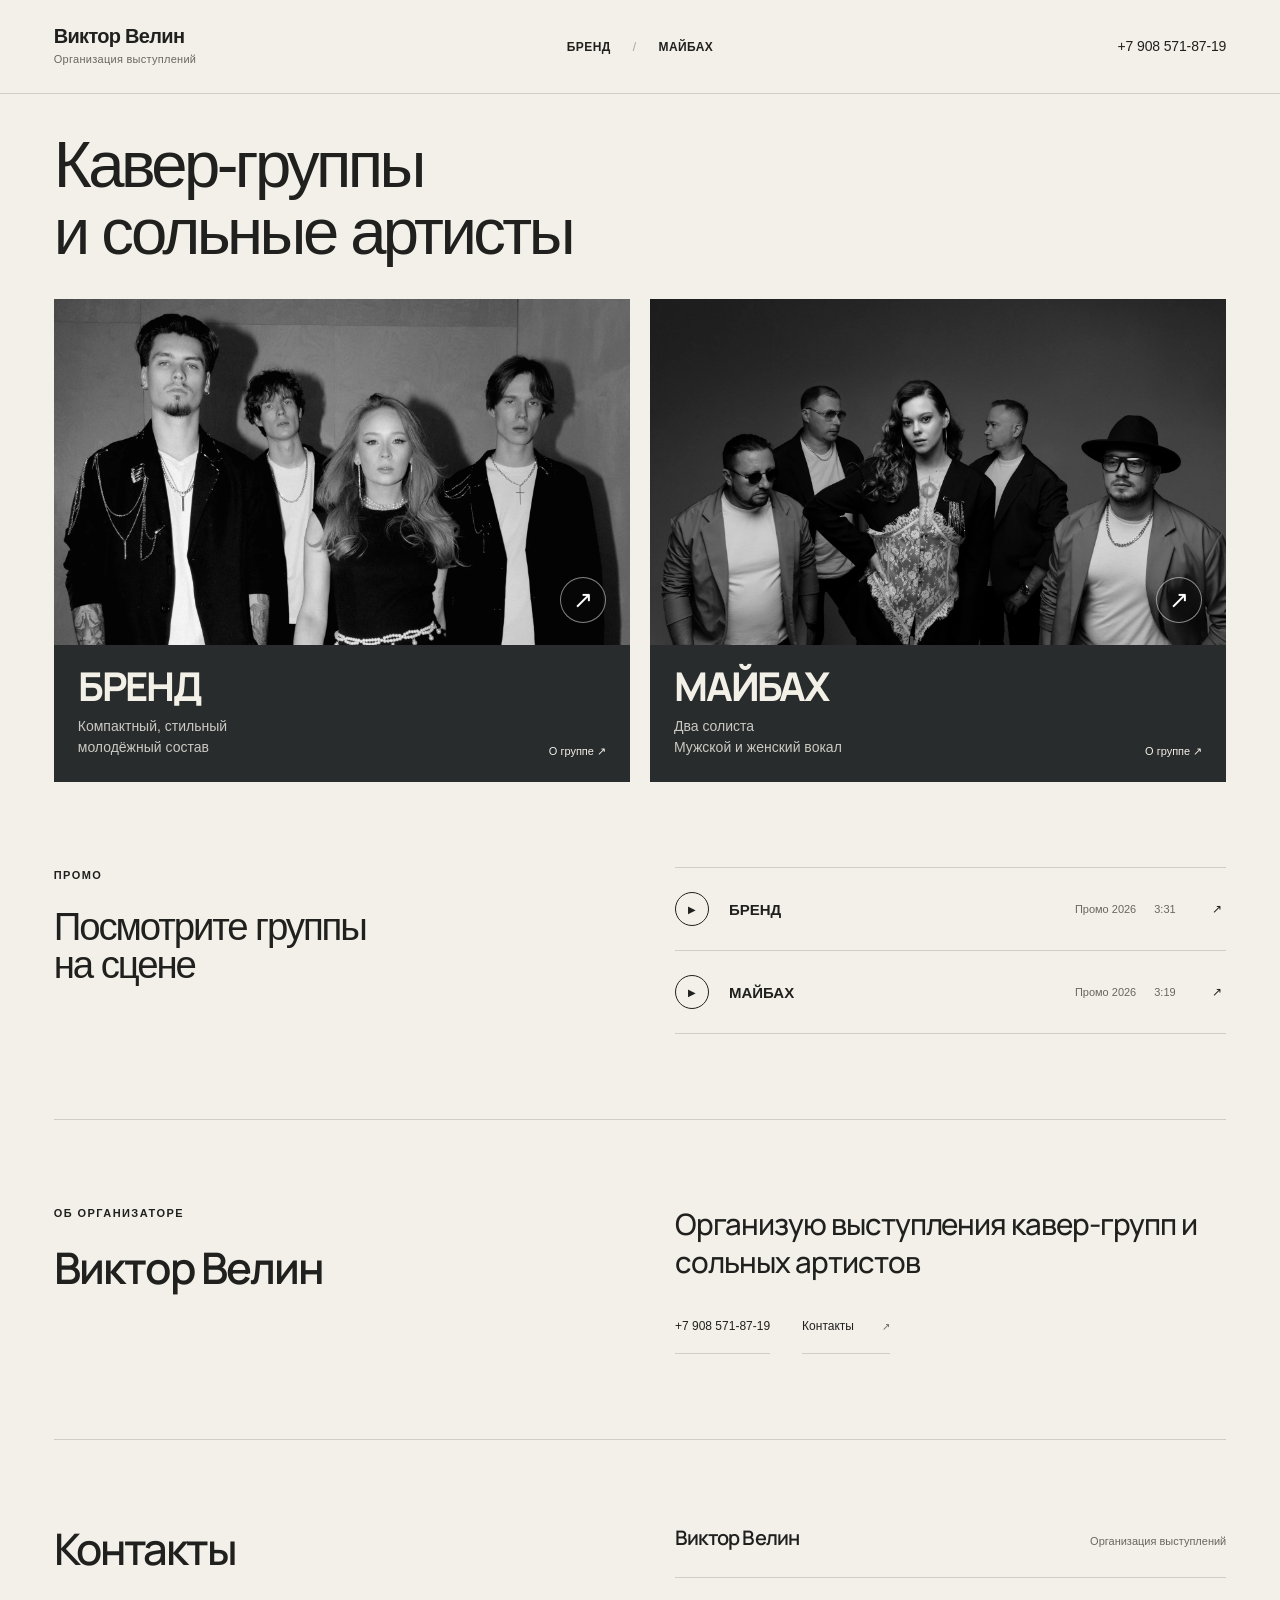
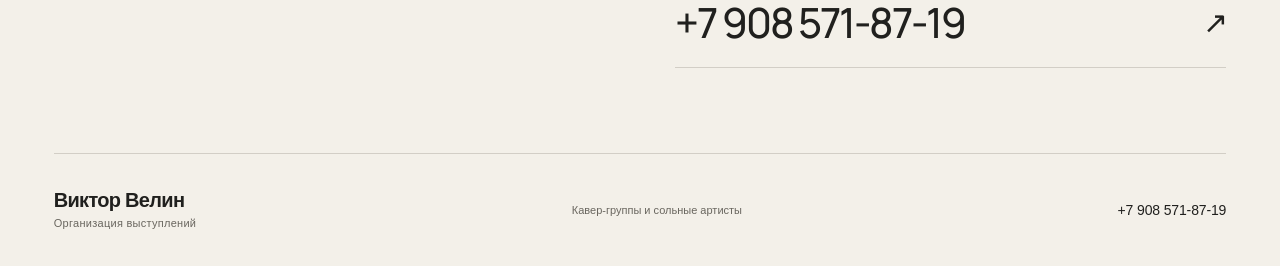
==== commit 15d7bd5e: "Show promo before organizer section" ====
--- a/index.html
+++ b/index.html
@@ -1 +1 @@
-<!doctype html><html lang="ru"><head><meta charset="utf-8"><meta name="viewport" content="width=device-width,initial-scale=1"><meta name="robots" content="noindex,nofollow"><meta name="theme-color" content="#171717"><title>Виктор Велин — кавер-группы и сольные артисты</title><meta name="description" content="Организация выступлений кавер-групп и сольных артистов — Виктор Велин. БРЕНД и МАЙБАХ на ваше мероприятие"><link rel="preload" href="assets/manrope-variable.ttf" as="font" type="font/ttf" crossorigin><link rel="stylesheet" href="styles.css?v=20261029-contacts-clean"><script src="app.js?v=20261029-contacts" defer></script><link rel="icon" href="data:image/svg+xml,%3Csvg%20xmlns%3D%22http%3A%2F%2Fwww.w3.org%2F2000%2Fsvg%22%20viewBox%3D%220%200%2048%2048%22%3E%3Crect%20width%3D%2248%22%20height%3D%2248%22%20rx%3D%228%22%20fill%3D%22%2320201e%22%2F%3E%3Cpath%20d%3D%22M14%2014l20%2020m0-20L14%2034%22%20stroke%3D%22%23f3f0e9%22%20stroke-width%3D%223%22%2F%3E%3C%2Fsvg%3E"></head><body class="hub-page"><a class="skip" href="#main">К содержимому</a><header class="site-header organizer-header"><a class="organizer-brand" href="index.html" aria-label="Виктор Велин — главная"><span>Виктор Велин</span><small>Организация выступлений</small></a><nav aria-label="Выбор группы"><a href="brend.html">БРЕНД</a><span class="nav-divider">/</span><a href="mybach.html">МАЙБАХ</a></nav><a class="contact-phone" href="tel:+79085718719">+7 908 571-87-19</a></header><main id="main"><section class="hub-intro"><h1>Кавер-группы<br>и сольные артисты</h1></section><section class="stages" aria-label="Выберите группу"><a class="stage brend-stage" href="brend.html"><div class="stage-image"><img src="assets/brend-cover-20261029.webp" alt="Участники кавер-группы БРЕНД" width="1800" height="1200"><span class="stage-enter" aria-hidden="true">↗</span></div><div class="stage-text"><div><h2>БРЕНД</h2><p>Компактный, стильный<br>молодёжный состав</p></div><span class="stage-link">О группе ↗</span></div></a><a class="stage mybach-stage" href="mybach.html"><div class="stage-image"><img src="assets/mybach-cover.webp" alt="Чёрно-белый портрет участников кавер-группы МАЙБАХ" width="1800" height="1200"><span class="stage-enter" aria-hidden="true">↗</span></div><div class="stage-text"><div><h2>МАЙБАХ</h2><p>Два солиста<br>Мужской и женский вокал</p></div><span class="stage-link">О группе ↗</span></div></a></section><section class="organizer-about section" id="about" aria-labelledby="about-title"><div><p class="eyebrow">ОБ ОРГАНИЗАТОРЕ</p><h2 id="about-title">Виктор Велин</h2></div><div class="organizer-about-copy"><p class="about-lead">Организую выступления кавер-групп и сольных артистов</p><div class="about-links"><a class="text-link" href="tel:+79085718719">+7 908 571-87-19</a><a class="text-link" href="#contacts">Контакты <span aria-hidden="true">↗</span></a></div></div></section><section class="listen-section section"><div class="section-heading"><p class="eyebrow">ПРОМО</p><h2>Посмотрите группы<br>на сцене</h2></div><div class="promo-rows"><button class="promo-row" data-video="assets/brend-promo-web.mp4" data-band="БРЕНД"><span class="play-small" aria-hidden="true">▶</span><strong>БРЕНД</strong><span>Промо 2026</span><time>3:31</time><span aria-hidden="true">↗</span></button><button class="promo-row" data-video="assets/mybach-promo-web.mp4" data-band="МАЙБАХ"><span class="play-small" aria-hidden="true">▶</span><strong>МАЙБАХ</strong><span>Промо 2026</span><time>3:19</time><span aria-hidden="true">↗</span></button></div></section><section class="contacts-section section" id="contacts" aria-labelledby="contacts-title"><span id="booking" class="contact-anchor" aria-hidden="true"></span><div class="contacts-intro"><h2 id="contacts-title">Контакты</h2></div><div class="contacts-details"><div class="contacts-person"><h3>Виктор Велин</h3><p>Организация выступлений</p></div><a class="contacts-number" href="tel:+79085718719"><span>+7 908 571-87-19</span><span class="contacts-number-arrow" aria-hidden="true">↗</span></a></div></section></main><footer class="organizer-footer"><a class="organizer-brand" href="index.html"><span>Виктор Велин</span><small>Организация выступлений</small></a><span>Кавер-группы и сольные артисты</span><a class="contact-phone" href="tel:+79085718719">+7 908 571-87-19</a></footer><dialog id="video-dialog" aria-label="Промовидео группы"><button class="close-dialog" aria-label="Закрыть промовидео">Закрыть ×</button><video controls playsinline preload="metadata"></video></dialog></body></html>+<!doctype html><html lang="ru"><head><meta charset="utf-8"><meta name="viewport" content="width=device-width,initial-scale=1"><meta name="robots" content="noindex,nofollow"><meta name="theme-color" content="#171717"><title>Виктор Велин — кавер-группы и сольные артисты</title><meta name="description" content="Организация выступлений кавер-групп и сольных артистов — Виктор Велин. БРЕНД и МАЙБАХ на ваше мероприятие"><link rel="preload" href="assets/manrope-variable.ttf" as="font" type="font/ttf" crossorigin><link rel="stylesheet" href="styles.css?v=20261029-contacts-clean"><script src="app.js?v=20261029-contacts" defer></script><link rel="icon" href="data:image/svg+xml,%3Csvg%20xmlns%3D%22http%3A%2F%2Fwww.w3.org%2F2000%2Fsvg%22%20viewBox%3D%220%200%2048%2048%22%3E%3Crect%20width%3D%2248%22%20height%3D%2248%22%20rx%3D%228%22%20fill%3D%22%2320201e%22%2F%3E%3Cpath%20d%3D%22M14%2014l20%2020m0-20L14%2034%22%20stroke%3D%22%23f3f0e9%22%20stroke-width%3D%223%22%2F%3E%3C%2Fsvg%3E"></head><body class="hub-page"><a class="skip" href="#main">К содержимому</a><header class="site-header organizer-header"><a class="organizer-brand" href="index.html" aria-label="Виктор Велин — главная"><span>Виктор Велин</span><small>Организация выступлений</small></a><nav aria-label="Выбор группы"><a href="brend.html">БРЕНД</a><span class="nav-divider">/</span><a href="mybach.html">МАЙБАХ</a></nav><a class="contact-phone" href="tel:+79085718719">+7 908 571-87-19</a></header><main id="main"><section class="hub-intro"><h1>Кавер-группы<br>и сольные артисты</h1></section><section class="stages" aria-label="Выберите группу"><a class="stage brend-stage" href="brend.html"><div class="stage-image"><img src="assets/brend-cover-20261029.webp" alt="Участники кавер-группы БРЕНД" width="1800" height="1200"><span class="stage-enter" aria-hidden="true">↗</span></div><div class="stage-text"><div><h2>БРЕНД</h2><p>Компактный, стильный<br>молодёжный состав</p></div><span class="stage-link">О группе ↗</span></div></a><a class="stage mybach-stage" href="mybach.html"><div class="stage-image"><img src="assets/mybach-cover.webp" alt="Чёрно-белый портрет участников кавер-группы МАЙБАХ" width="1800" height="1200"><span class="stage-enter" aria-hidden="true">↗</span></div><div class="stage-text"><div><h2>МАЙБАХ</h2><p>Два солиста<br>Мужской и женский вокал</p></div><span class="stage-link">О группе ↗</span></div></a></section><section class="listen-section section"><div class="section-heading"><p class="eyebrow">ПРОМО</p><h2>Посмотрите группы<br>на сцене</h2></div><div class="promo-rows"><button class="promo-row" data-video="assets/brend-promo-web.mp4" data-band="БРЕНД"><span class="play-small" aria-hidden="true">▶</span><strong>БРЕНД</strong><span>Промо 2026</span><time>3:31</time><span aria-hidden="true">↗</span></button><button class="promo-row" data-video="assets/mybach-promo-web.mp4" data-band="МАЙБАХ"><span class="play-small" aria-hidden="true">▶</span><strong>МАЙБАХ</strong><span>Промо 2026</span><time>3:19</time><span aria-hidden="true">↗</span></button></div></section><section class="organizer-about section" id="about" aria-labelledby="about-title"><div><p class="eyebrow">ОБ ОРГАНИЗАТОРЕ</p><h2 id="about-title">Виктор Велин</h2></div><div class="organizer-about-copy"><p class="about-lead">Организую выступления кавер-групп и сольных артистов</p><div class="about-links"><a class="text-link" href="tel:+79085718719">+7 908 571-87-19</a><a class="text-link" href="#contacts">Контакты <span aria-hidden="true">↗</span></a></div></div></section><section class="contacts-section section" id="contacts" aria-labelledby="contacts-title"><span id="booking" class="contact-anchor" aria-hidden="true"></span><div class="contacts-intro"><h2 id="contacts-title">Контакты</h2></div><div class="contacts-details"><div class="contacts-person"><h3>Виктор Велин</h3><p>Организация выступлений</p></div><a class="contacts-number" href="tel:+79085718719"><span>+7 908 571-87-19</span><span class="contacts-number-arrow" aria-hidden="true">↗</span></a></div></section></main><footer class="organizer-footer"><a class="organizer-brand" href="index.html"><span>Виктор Велин</span><small>Организация выступлений</small></a><span>Кавер-группы и сольные артисты</span><a class="contact-phone" href="tel:+79085718719">+7 908 571-87-19</a></footer><dialog id="video-dialog" aria-label="Промовидео группы"><button class="close-dialog" aria-label="Закрыть промовидео">Закрыть ×</button><video controls playsinline preload="metadata"></video></dialog></body></html>
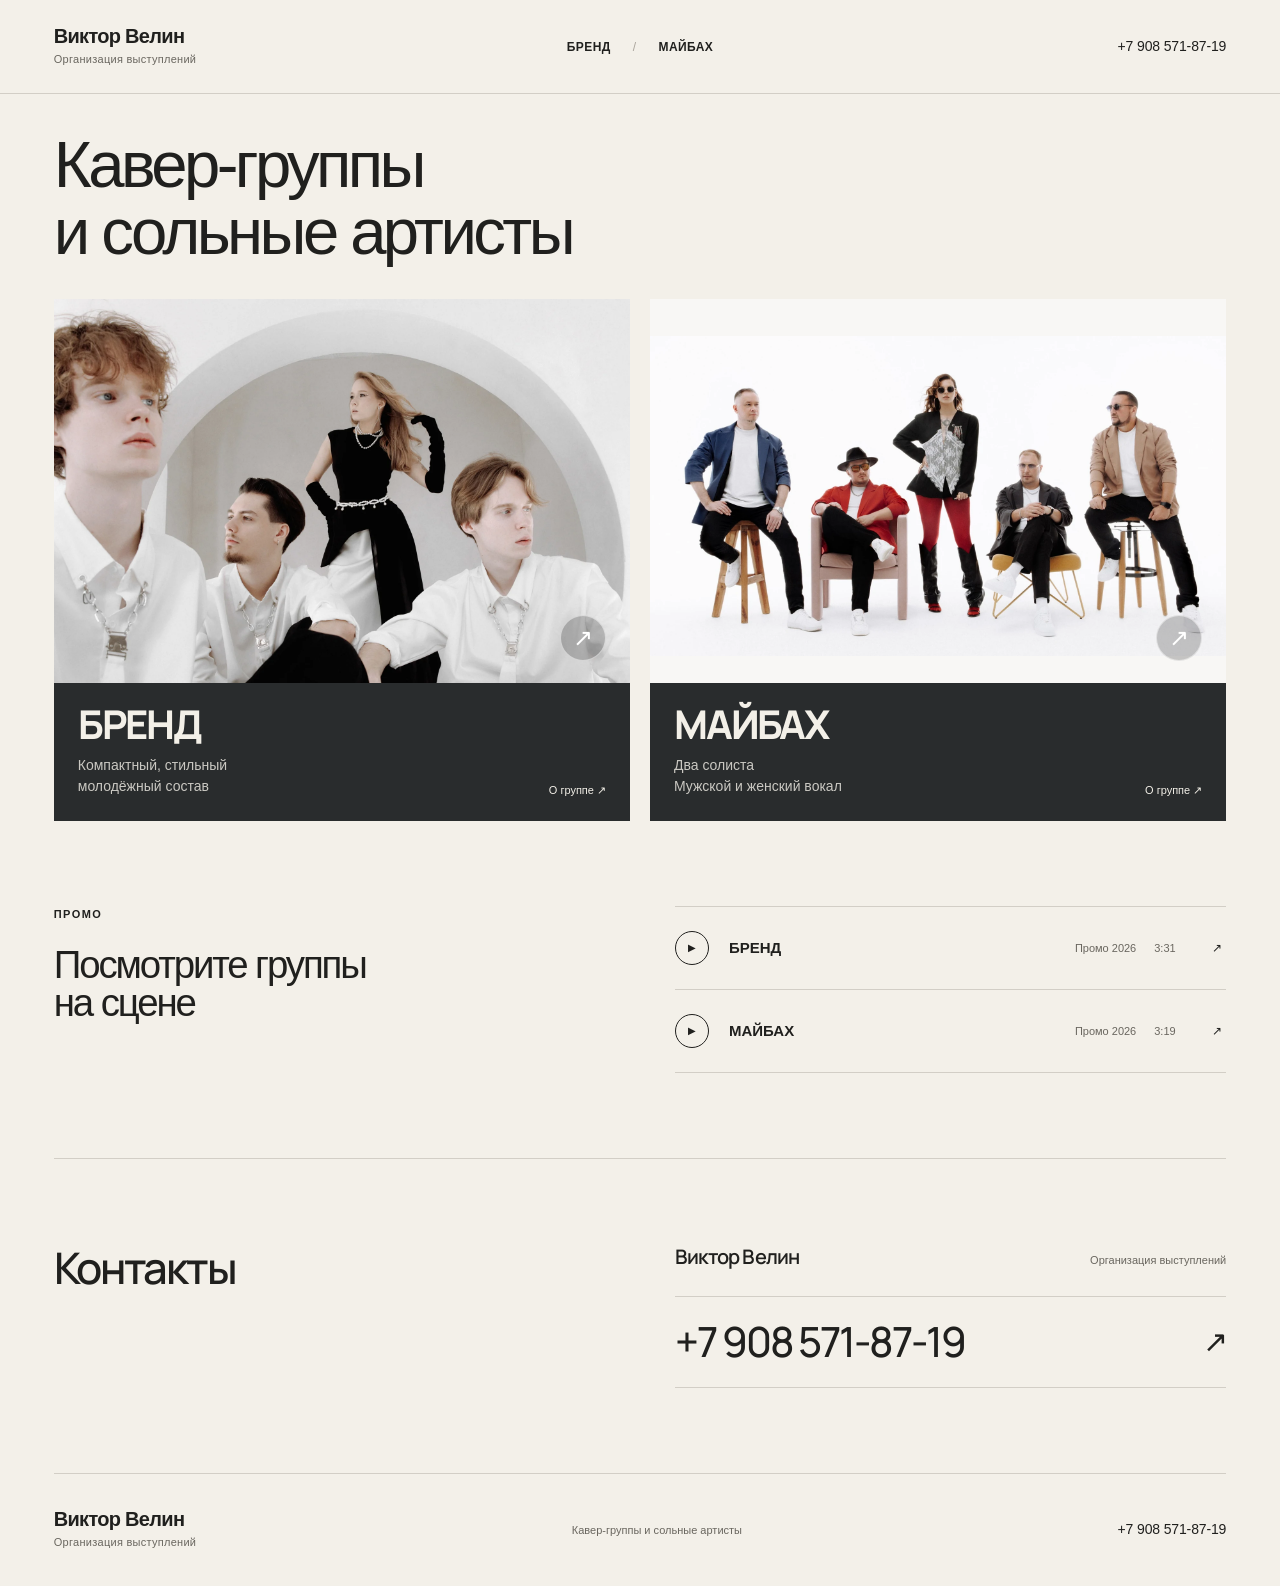
==== commit e2787156: "Use selected color covers and simplify homepage" ====
--- a/index.html
+++ b/index.html
@@ -1 +1 @@
-<!doctype html><html lang="ru"><head><meta charset="utf-8"><meta name="viewport" content="width=device-width,initial-scale=1"><meta name="robots" content="noindex,nofollow"><meta name="theme-color" content="#171717"><title>Виктор Велин — кавер-группы и сольные артисты</title><meta name="description" content="Организация выступлений кавер-групп и сольных артистов — Виктор Велин. БРЕНД и МАЙБАХ на ваше мероприятие"><link rel="preload" href="assets/manrope-variable.ttf" as="font" type="font/ttf" crossorigin><link rel="stylesheet" href="styles.css?v=20261029-contacts-clean"><script src="app.js?v=20261029-contacts" defer></script><link rel="icon" href="data:image/svg+xml,%3Csvg%20xmlns%3D%22http%3A%2F%2Fwww.w3.org%2F2000%2Fsvg%22%20viewBox%3D%220%200%2048%2048%22%3E%3Crect%20width%3D%2248%22%20height%3D%2248%22%20rx%3D%228%22%20fill%3D%22%2320201e%22%2F%3E%3Cpath%20d%3D%22M14%2014l20%2020m0-20L14%2034%22%20stroke%3D%22%23f3f0e9%22%20stroke-width%3D%223%22%2F%3E%3C%2Fsvg%3E"></head><body class="hub-page"><a class="skip" href="#main">К содержимому</a><header class="site-header organizer-header"><a class="organizer-brand" href="index.html" aria-label="Виктор Велин — главная"><span>Виктор Велин</span><small>Организация выступлений</small></a><nav aria-label="Выбор группы"><a href="brend.html">БРЕНД</a><span class="nav-divider">/</span><a href="mybach.html">МАЙБАХ</a></nav><a class="contact-phone" href="tel:+79085718719">+7 908 571-87-19</a></header><main id="main"><section class="hub-intro"><h1>Кавер-группы<br>и сольные артисты</h1></section><section class="stages" aria-label="Выберите группу"><a class="stage brend-stage" href="brend.html"><div class="stage-image"><img src="assets/brend-cover-20261029.webp" alt="Участники кавер-группы БРЕНД" width="1800" height="1200"><span class="stage-enter" aria-hidden="true">↗</span></div><div class="stage-text"><div><h2>БРЕНД</h2><p>Компактный, стильный<br>молодёжный состав</p></div><span class="stage-link">О группе ↗</span></div></a><a class="stage mybach-stage" href="mybach.html"><div class="stage-image"><img src="assets/mybach-cover.webp" alt="Чёрно-белый портрет участников кавер-группы МАЙБАХ" width="1800" height="1200"><span class="stage-enter" aria-hidden="true">↗</span></div><div class="stage-text"><div><h2>МАЙБАХ</h2><p>Два солиста<br>Мужской и женский вокал</p></div><span class="stage-link">О группе ↗</span></div></a></section><section class="listen-section section"><div class="section-heading"><p class="eyebrow">ПРОМО</p><h2>Посмотрите группы<br>на сцене</h2></div><div class="promo-rows"><button class="promo-row" data-video="assets/brend-promo-web.mp4" data-band="БРЕНД"><span class="play-small" aria-hidden="true">▶</span><strong>БРЕНД</strong><span>Промо 2026</span><time>3:31</time><span aria-hidden="true">↗</span></button><button class="promo-row" data-video="assets/mybach-promo-web.mp4" data-band="МАЙБАХ"><span class="play-small" aria-hidden="true">▶</span><strong>МАЙБАХ</strong><span>Промо 2026</span><time>3:19</time><span aria-hidden="true">↗</span></button></div></section><section class="organizer-about section" id="about" aria-labelledby="about-title"><div><p class="eyebrow">ОБ ОРГАНИЗАТОРЕ</p><h2 id="about-title">Виктор Велин</h2></div><div class="organizer-about-copy"><p class="about-lead">Организую выступления кавер-групп и сольных артистов</p><div class="about-links"><a class="text-link" href="tel:+79085718719">+7 908 571-87-19</a><a class="text-link" href="#contacts">Контакты <span aria-hidden="true">↗</span></a></div></div></section><section class="contacts-section section" id="contacts" aria-labelledby="contacts-title"><span id="booking" class="contact-anchor" aria-hidden="true"></span><div class="contacts-intro"><h2 id="contacts-title">Контакты</h2></div><div class="contacts-details"><div class="contacts-person"><h3>Виктор Велин</h3><p>Организация выступлений</p></div><a class="contacts-number" href="tel:+79085718719"><span>+7 908 571-87-19</span><span class="contacts-number-arrow" aria-hidden="true">↗</span></a></div></section></main><footer class="organizer-footer"><a class="organizer-brand" href="index.html"><span>Виктор Велин</span><small>Организация выступлений</small></a><span>Кавер-группы и сольные артисты</span><a class="contact-phone" href="tel:+79085718719">+7 908 571-87-19</a></footer><dialog id="video-dialog" aria-label="Промовидео группы"><button class="close-dialog" aria-label="Закрыть промовидео">Закрыть ×</button><video controls playsinline preload="metadata"></video></dialog></body></html>+<!doctype html><html lang="ru"><head><meta charset="utf-8"><meta name="viewport" content="width=device-width,initial-scale=1"><meta name="robots" content="noindex,nofollow"><meta name="theme-color" content="#171717"><title>Виктор Велин — кавер-группы и сольные артисты</title><meta name="description" content="Организация выступлений кавер-групп и сольных артистов — Виктор Велин. БРЕНД и МАЙБАХ на ваше мероприятие"><link rel="preload" href="assets/manrope-variable.ttf" as="font" type="font/ttf" crossorigin><link rel="stylesheet" href="styles.css?v=20261030-covers"><script src="app.js?v=20261029-contacts" defer></script><link rel="icon" href="data:image/svg+xml,%3Csvg%20xmlns%3D%22http%3A%2F%2Fwww.w3.org%2F2000%2Fsvg%22%20viewBox%3D%220%200%2048%2048%22%3E%3Crect%20width%3D%2248%22%20height%3D%2248%22%20rx%3D%228%22%20fill%3D%22%2320201e%22%2F%3E%3Cpath%20d%3D%22M14%2014l20%2020m0-20L14%2034%22%20stroke%3D%22%23f3f0e9%22%20stroke-width%3D%223%22%2F%3E%3C%2Fsvg%3E"></head><body class="hub-page"><a class="skip" href="#main">К содержимому</a><header class="site-header organizer-header"><a class="organizer-brand" href="index.html" aria-label="Виктор Велин — главная"><span>Виктор Велин</span><small>Организация выступлений</small></a><nav aria-label="Выбор группы"><a href="brend.html">БРЕНД</a><span class="nav-divider">/</span><a href="mybach.html">МАЙБАХ</a></nav><a class="contact-phone" href="tel:+79085718719">+7 908 571-87-19</a></header><main id="main"><section class="hub-intro"><h1>Кавер-группы<br>и сольные артисты</h1></section><section class="stages" aria-label="Выберите группу"><a class="stage brend-stage" href="brend.html"><div class="stage-image"><img src="assets/brend-gallery-03-20261029.webp" alt="БРЕНД — четыре участника у светлой арки" width="1800" height="1200"><span class="stage-enter" aria-hidden="true">↗</span></div><div class="stage-text"><div><h2>БРЕНД</h2><p>Компактный, стильный<br>молодёжный состав</p></div><span class="stage-link">О группе ↗</span></div></a><a class="stage mybach-stage" href="mybach.html"><div class="stage-image"><img src="assets/mybach-cover-20261030.webp" alt="МАЙБАХ — пять участников со стульями в светлой студии" width="1800" height="1000"><span class="stage-enter" aria-hidden="true">↗</span></div><div class="stage-text"><div><h2>МАЙБАХ</h2><p>Два солиста<br>Мужской и женский вокал</p></div><span class="stage-link">О группе ↗</span></div></a></section><section class="listen-section section"><div class="section-heading"><p class="eyebrow">ПРОМО</p><h2>Посмотрите группы<br>на сцене</h2></div><div class="promo-rows"><button class="promo-row" data-video="assets/brend-promo-web.mp4" data-band="БРЕНД"><span class="play-small" aria-hidden="true">▶</span><strong>БРЕНД</strong><span>Промо 2026</span><time>3:31</time><span aria-hidden="true">↗</span></button><button class="promo-row" data-video="assets/mybach-promo-web.mp4" data-band="МАЙБАХ"><span class="play-small" aria-hidden="true">▶</span><strong>МАЙБАХ</strong><span>Промо 2026</span><time>3:19</time><span aria-hidden="true">↗</span></button></div></section><section class="contacts-section section" id="contacts" aria-labelledby="contacts-title"><span id="booking" class="contact-anchor" aria-hidden="true"></span><div class="contacts-intro"><h2 id="contacts-title">Контакты</h2></div><div class="contacts-details"><div class="contacts-person"><h3>Виктор Велин</h3><p>Организация выступлений</p></div><a class="contacts-number" href="tel:+79085718719"><span>+7 908 571-87-19</span><span class="contacts-number-arrow" aria-hidden="true">↗</span></a></div></section></main><footer class="organizer-footer"><a class="organizer-brand" href="index.html"><span>Виктор Велин</span><small>Организация выступлений</small></a><span>Кавер-группы и сольные артисты</span><a class="contact-phone" href="tel:+79085718719">+7 908 571-87-19</a></footer><dialog id="video-dialog" aria-label="Промовидео группы"><button class="close-dialog" aria-label="Закрыть промовидео">Закрыть ×</button><video controls playsinline preload="metadata"></video></dialog></body></html>
--- a/styles.css
+++ b/styles.css
@@ -264,3 +264,19 @@
  .contacts-number-arrow{font-size:27px}
 }
 @media(max-width:360px){.contacts-number{font-size:26px}.contacts-number-arrow{font-size:24px}.contacts-person{gap:6px 16px}}
+
+/* Selected cover photographs: preserve the complete composition in each frame. */
+.hub-page .stage-image{height:auto;aspect-ratio:3/2;background:#f8f7f5}
+.hub-page .brend-stage .stage-image img{object-fit:contain;object-position:left center!important;filter:none}
+.hub-page .mybach-stage .stage-image img{object-fit:contain;object-position:center 58%!important;filter:none}
+.brend .band-hero-image{background:#eeece8}
+.brend .band-hero-image img{object-fit:contain;object-position:left center;filter:none;background:transparent}
+.mybach .band-hero-image{background:#f8f7f5}
+.mybach .band-hero-image img{object-fit:contain;object-position:center 56%;filter:none;background:transparent}
+.band-page .band-hero-image .image-caption{color:#343633;opacity:1;text-shadow:0 1px 3px #fff9}
+@media(max-width:760px){
+ .brend .band-hero-image{aspect-ratio:3/2}
+ .mybach .band-hero-image{aspect-ratio:9/5}
+ .hub-page .mybach-stage .stage-image img{object-position:center!important}
+ .band-page .band-hero-image .image-caption{bottom:12px;left:18px}
+}
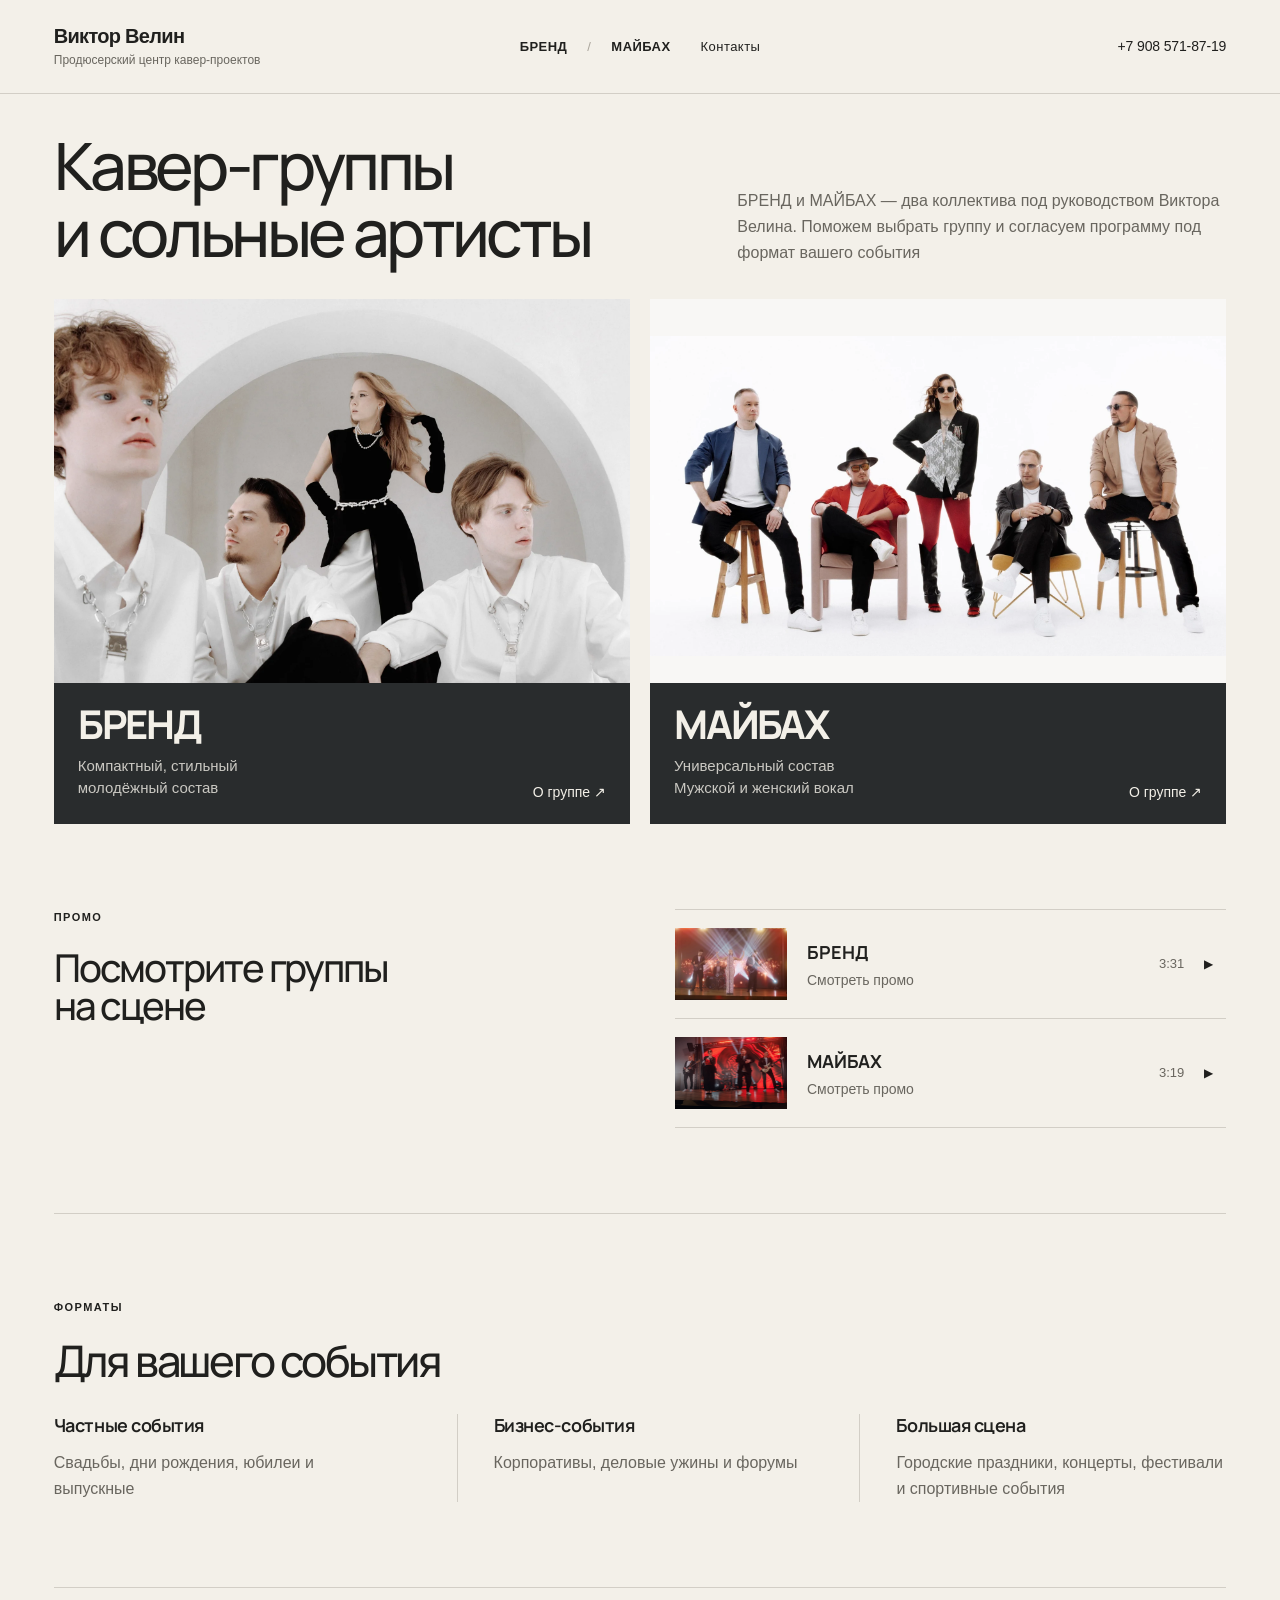
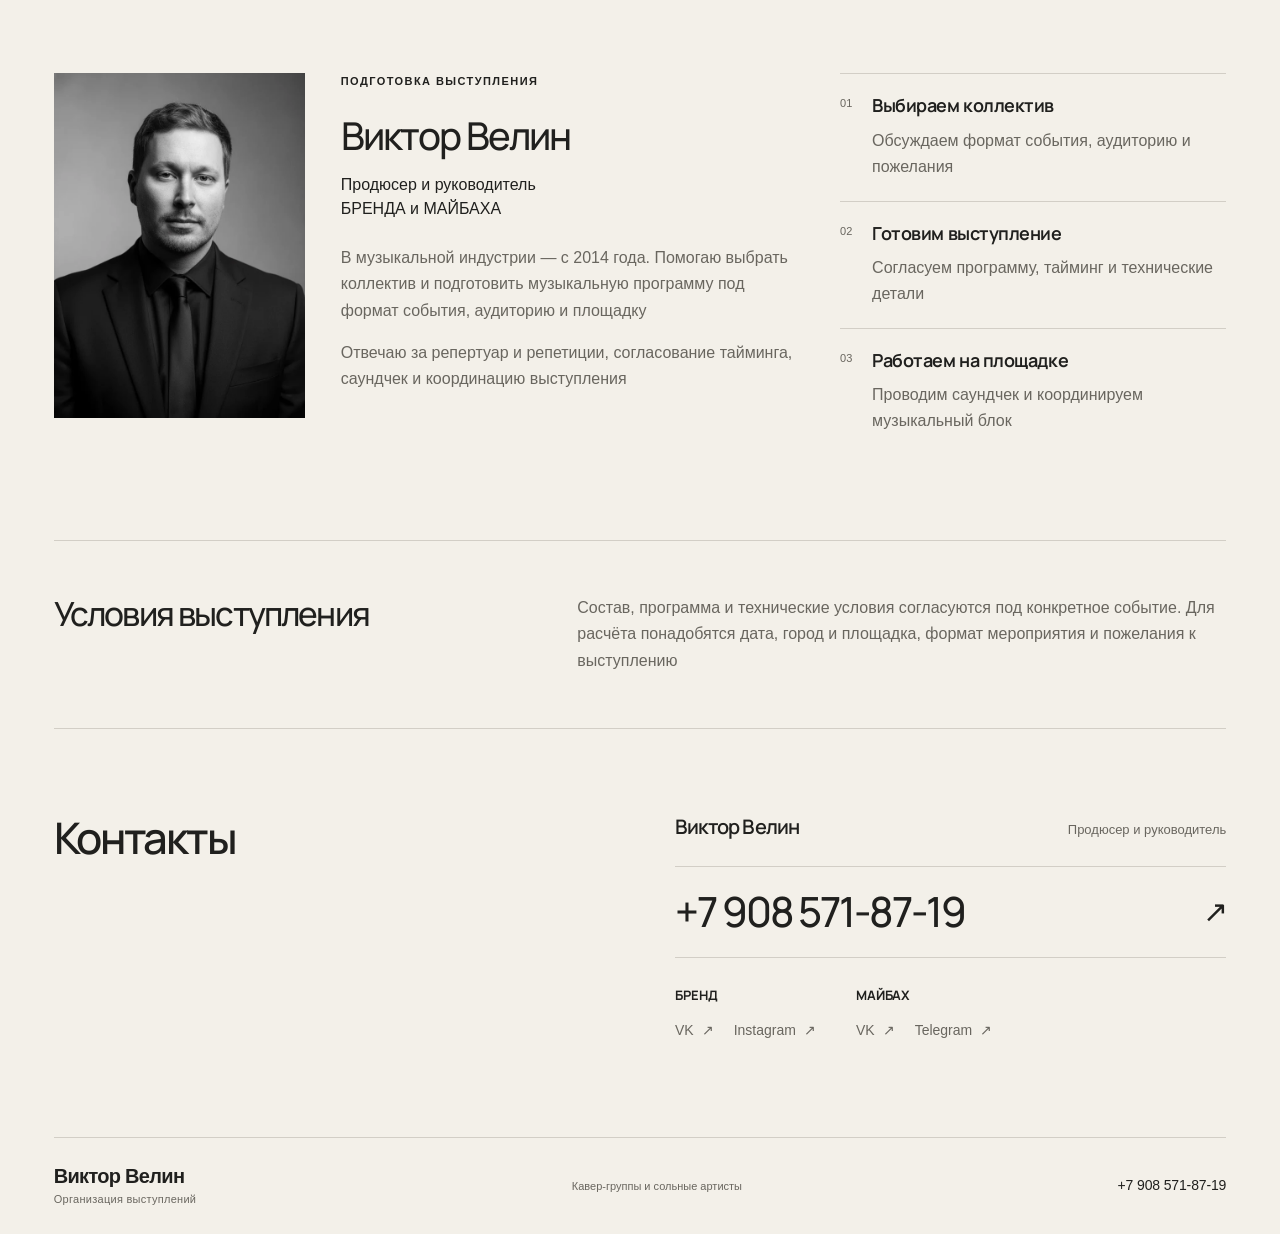
==== commit d10766bc: "Clarify producer role and improve band media and contacts" ====
--- a/index.html
+++ b/index.html
@@ -1 +1,3 @@
-<!doctype html><html lang="ru"><head><meta charset="utf-8"><meta name="viewport" content="width=device-width,initial-scale=1"><meta name="robots" content="noindex,nofollow"><meta name="theme-color" content="#171717"><title>Виктор Велин — кавер-группы и сольные артисты</title><meta name="description" content="Организация выступлений кавер-групп и сольных артистов — Виктор Велин. БРЕНД и МАЙБАХ на ваше мероприятие"><link rel="preload" href="assets/manrope-variable.ttf" as="font" type="font/ttf" crossorigin><link rel="stylesheet" href="styles.css?v=20261030-covers"><script src="app.js?v=20261029-contacts" defer></script><link rel="icon" href="data:image/svg+xml,%3Csvg%20xmlns%3D%22http%3A%2F%2Fwww.w3.org%2F2000%2Fsvg%22%20viewBox%3D%220%200%2048%2048%22%3E%3Crect%20width%3D%2248%22%20height%3D%2248%22%20rx%3D%228%22%20fill%3D%22%2320201e%22%2F%3E%3Cpath%20d%3D%22M14%2014l20%2020m0-20L14%2034%22%20stroke%3D%22%23f3f0e9%22%20stroke-width%3D%223%22%2F%3E%3C%2Fsvg%3E"></head><body class="hub-page"><a class="skip" href="#main">К содержимому</a><header class="site-header organizer-header"><a class="organizer-brand" href="index.html" aria-label="Виктор Велин — главная"><span>Виктор Велин</span><small>Организация выступлений</small></a><nav aria-label="Выбор группы"><a href="brend.html">БРЕНД</a><span class="nav-divider">/</span><a href="mybach.html">МАЙБАХ</a></nav><a class="contact-phone" href="tel:+79085718719">+7 908 571-87-19</a></header><main id="main"><section class="hub-intro"><h1>Кавер-группы<br>и сольные артисты</h1></section><section class="stages" aria-label="Выберите группу"><a class="stage brend-stage" href="brend.html"><div class="stage-image"><img src="assets/brend-gallery-03-20261029.webp" alt="БРЕНД — четыре участника у светлой арки" width="1800" height="1200"><span class="stage-enter" aria-hidden="true">↗</span></div><div class="stage-text"><div><h2>БРЕНД</h2><p>Компактный, стильный<br>молодёжный состав</p></div><span class="stage-link">О группе ↗</span></div></a><a class="stage mybach-stage" href="mybach.html"><div class="stage-image"><img src="assets/mybach-cover-20261030.webp" alt="МАЙБАХ — пять участников со стульями в светлой студии" width="1800" height="1000"><span class="stage-enter" aria-hidden="true">↗</span></div><div class="stage-text"><div><h2>МАЙБАХ</h2><p>Два солиста<br>Мужской и женский вокал</p></div><span class="stage-link">О группе ↗</span></div></a></section><section class="listen-section section"><div class="section-heading"><p class="eyebrow">ПРОМО</p><h2>Посмотрите группы<br>на сцене</h2></div><div class="promo-rows"><button class="promo-row" data-video="assets/brend-promo-web.mp4" data-band="БРЕНД"><span class="play-small" aria-hidden="true">▶</span><strong>БРЕНД</strong><span>Промо 2026</span><time>3:31</time><span aria-hidden="true">↗</span></button><button class="promo-row" data-video="assets/mybach-promo-web.mp4" data-band="МАЙБАХ"><span class="play-small" aria-hidden="true">▶</span><strong>МАЙБАХ</strong><span>Промо 2026</span><time>3:19</time><span aria-hidden="true">↗</span></button></div></section><section class="contacts-section section" id="contacts" aria-labelledby="contacts-title"><span id="booking" class="contact-anchor" aria-hidden="true"></span><div class="contacts-intro"><h2 id="contacts-title">Контакты</h2></div><div class="contacts-details"><div class="contacts-person"><h3>Виктор Велин</h3><p>Организация выступлений</p></div><a class="contacts-number" href="tel:+79085718719"><span>+7 908 571-87-19</span><span class="contacts-number-arrow" aria-hidden="true">↗</span></a></div></section></main><footer class="organizer-footer"><a class="organizer-brand" href="index.html"><span>Виктор Велин</span><small>Организация выступлений</small></a><span>Кавер-группы и сольные артисты</span><a class="contact-phone" href="tel:+79085718719">+7 908 571-87-19</a></footer><dialog id="video-dialog" aria-label="Промовидео группы"><button class="close-dialog" aria-label="Закрыть промовидео">Закрыть ×</button><video controls playsinline preload="metadata"></video></dialog></body></html>+<!doctype html><html lang="ru"><head><meta charset="utf-8"><meta name="viewport" content="width=device-width,initial-scale=1"><meta name="robots" content="noindex,nofollow"><meta name="theme-color" content="#171717"><title>Виктор Велин — БРЕНД и МАЙБАХ</title><link rel="preload" href="assets/manrope-variable.ttf" as="font" type="font/ttf" crossorigin><link rel="stylesheet" href="styles.css?v=20261109"><script src="app.js?v=20261109" defer></script><link rel="icon" href="data:image/svg+xml,%3Csvg%20xmlns%3D%22http%3A%2F%2Fwww.w3.org%2F2000%2Fsvg%22%20viewBox%3D%220%200%2048%2048%22%3E%3Crect%20width%3D%2248%22%20height%3D%2248%22%20rx%3D%228%22%20fill%3D%22%2320201e%22%2F%3E%3Cpath%20d%3D%22M14%2014l20%2020m0-20L14%2034%22%20stroke%3D%22%23f3f0e9%22%20stroke-width%3D%223%22%2F%3E%3C%2Fsvg%3E"><meta name="description" content="Два кавер-коллектива под руководством Виктора Велина: БРЕНД и МАЙБАХ. Промо, репертуары и подготовка музыкальной программы вашего события."><meta property="og:type" content="website"><meta property="og:locale" content="ru_RU"><meta property="og:title" content="Виктор Велин — БРЕНД и МАЙБАХ"><meta property="og:description" content="Два кавер-коллектива под руководством Виктора Велина: БРЕНД и МАЙБАХ. Промо, репертуары и подготовка музыкальной программы вашего события."><meta property="og:url" content="https://dunshaar.github.io/demowebsite/index.html"><meta property="og:image" content="https://dunshaar.github.io/demowebsite/assets/share-index-20261109.jpg"><meta property="og:image:width" content="1200"><meta property="og:image:height" content="630"><meta property="og:image:type" content="image/jpeg"><meta property="og:image:alt" content="Виктор Велин — БРЕНД и МАЙБАХ"><meta name="twitter:card" content="summary_large_image"><meta name="twitter:title" content="Виктор Велин — БРЕНД и МАЙБАХ"><meta name="twitter:description" content="Два кавер-коллектива под руководством Виктора Велина: БРЕНД и МАЙБАХ. Промо, репертуары и подготовка музыкальной программы вашего события."><meta name="twitter:image" content="https://dunshaar.github.io/demowebsite/assets/share-index-20261109.jpg"></head><body class="hub-page"><a class="skip" href="#main">К содержимому</a><header class="site-header organizer-header"><a class="organizer-brand" href="index.html" aria-label="Виктор Велин — главная"><span>Виктор Велин</span><small><span class="role-wide">Продюсерский центр кавер-проектов</span><span class="role-compact">Организация выступлений</span></small></a><nav aria-label="Выбор группы"><a href="brend.html">БРЕНД</a><span class="nav-divider">/</span><a href="mybach.html">МАЙБАХ</a><a class="header-contacts" href="index.html#contacts">Контакты</a></nav><a class="contact-phone" href="tel:+79085718719">+7 908 571-87-19</a></header><main id="main"><section class="hub-intro"><h1>Кавер-группы<br>и сольные артисты</h1><p class="hub-lead">БРЕНД и МАЙБАХ — два коллектива под руководством Виктора Велина. Поможем выбрать группу и согласуем программу под формат вашего события</p></section><section class="stages" aria-label="Выберите группу"><a class="stage brend-stage" href="brend.html"><div class="stage-image"><img src="assets/brend-gallery-03-20261029.webp" alt="БРЕНД — четыре участника у светлой арки" width="1800" height="1200"></div><div class="stage-text"><div><h2>БРЕНД</h2><p>Компактный, стильный<br>молодёжный состав</p></div><span class="stage-link">О группе ↗</span></div></a><a class="stage mybach-stage" href="mybach.html"><div class="stage-image"><img src="assets/mybach-cover-20261030.webp" alt="МАЙБАХ — пять участников со стульями в светлой студии" width="1800" height="1000"></div><div class="stage-text"><div><h2>МАЙБАХ</h2><p>Универсальный состав<br>Мужской и женский вокал</p></div><span class="stage-link">О группе ↗</span></div></a></section><section class="listen-section section" id="promo"><div class="section-heading"><p class="eyebrow">ПРОМО</p><h2>Посмотрите группы<br>на сцене</h2></div><div class="promo-rows"><button class="promo-row media-row" data-video="assets/brend-promo-web.mp4" data-band="БРЕНД" aria-label="Смотреть промо БРЕНД, 3:31"><img src="assets/brend-promo-poster.webp" width="1280" height="720" alt="" loading="lazy"><span class="media-row-copy"><strong>БРЕНД</strong><span>Смотреть промо</span></span><time>3:31</time><span class="media-play" aria-hidden="true">▶</span></button><button class="promo-row media-row" data-video="assets/mybach-promo-web.mp4" data-band="МАЙБАХ" aria-label="Смотреть промо МАЙБАХ, 3:19"><img src="assets/mybach-live.webp" width="1800" height="1200" alt="" loading="lazy"><span class="media-row-copy"><strong>МАЙБАХ</strong><span>Смотреть промо</span></span><time>3:19</time><span class="media-play" aria-hidden="true">▶</span></button></div></section><section class="events-section section" aria-labelledby="events-title"><div class="section-heading"><p class="eyebrow">ФОРМАТЫ</p><h2 id="events-title">Для вашего события</h2></div><div class="event-types"><article><h3>Частные события</h3><p>Свадьбы, дни рождения, юбилеи и выпускные</p></article><article><h3>Бизнес-события</h3><p>Корпоративы, деловые ужины и форумы</p></article><article><h3>Большая сцена</h3><p>Городские праздники, концерты, фестивали и спортивные события</p></article></div></section>
+<section class="producer-section section" id="producer" aria-labelledby="producer-title"><figure class="producer-photo"><img src="assets/viktor-velin-20261109.webp" alt="Виктор Велин" width="598" height="820" loading="lazy"></figure><div class="producer-intro"><div class="producer-heading"><p class="eyebrow">ПОДГОТОВКА ВЫСТУПЛЕНИЯ</p><h2 id="producer-title">Виктор Велин</h2><p class="producer-role">Продюсер и руководитель<br>БРЕНДА и МАЙБАХА</p></div><div class="producer-copy"><p>В музыкальной индустрии — с 2014 года. Помогаю выбрать коллектив и подготовить музыкальную программу под формат события, аудиторию и площадку</p><p>Отвечаю за репертуар и репетиции, согласование тайминга, саундчек и координацию выступления</p></div></div><ol class="preparation-steps"><li><h3>Выбираем коллектив</h3><p>Обсуждаем формат события, аудиторию и пожелания</p></li><li><h3>Готовим выступление</h3><p>Согласуем программу, тайминг и технические детали</p></li><li><h3>Работаем на площадке</h3><p>Проводим саундчек и координируем музыкальный блок</p></li></ol></section>
+<section class="terms-section section" aria-labelledby="terms-title"><h2 id="terms-title">Условия выступления</h2><p>Состав, программа и технические условия согласуются под конкретное событие. Для расчёта понадобятся дата, город и площадка, формат мероприятия и пожелания к выступлению</p></section><section class="contacts-section section" id="contacts" aria-labelledby="contacts-title"><span id="booking" class="contact-anchor" aria-hidden="true"></span><div class="contacts-intro"><h2 id="contacts-title">Контакты</h2></div><div class="contacts-details"><div class="contacts-person"><h3>Виктор Велин</h3><p>Продюсер и руководитель</p></div><a class="contacts-number" href="tel:+79085718719"><span>+7 908 571-87-19</span><span class="contacts-number-arrow" aria-hidden="true">↗</span></a><div class="social-groups"><div class="social-group"><span>БРЕНД</span><div><a href="https://vk.ru/coverbandbrand" target="_blank" rel="noopener noreferrer" aria-label="БРЕНД — VK">VK <span aria-hidden="true">↗</span></a><a href="https://www.instagram.com/brand_coverband/" target="_blank" rel="noopener noreferrer" aria-label="БРЕНД — Instagram">Instagram <span aria-hidden="true">↗</span></a></div></div><div class="social-group"><span>МАЙБАХ</span><div><a href="https://vk.ru/mybach_band" target="_blank" rel="noopener noreferrer" aria-label="МАЙБАХ — VK">VK <span aria-hidden="true">↗</span></a><a href="https://t.me/mybach_band" target="_blank" rel="noopener noreferrer" aria-label="МАЙБАХ — Telegram">Telegram <span aria-hidden="true">↗</span></a></div></div></div></div></section></main><footer class="organizer-footer"><a class="organizer-brand" href="index.html"><span>Виктор Велин</span><small>Организация выступлений</small></a><span>Кавер-группы и сольные артисты</span><a class="contact-phone" href="tel:+79085718719">+7 908 571-87-19</a></footer><dialog id="video-dialog" aria-label="Промовидео группы"><button class="close-dialog" aria-label="Закрыть промовидео">Закрыть ×</button><video controls playsinline preload="none"></video></dialog></body></html>
--- a/styles.css
+++ b/styles.css
@@ -280,3 +280,107 @@
  .hub-page .mybach-stage .stage-image img{object-position:center!important}
  .band-page .band-hero-image .image-caption{bottom:12px;left:18px}
 }
+
+/* Producer, programme and contact hierarchy — November 2026. */
+.hub-page h1,.hub-page h2,.hub-page h3{font-family:var(--display-font)}
+.role-compact{display:none}
+.organizer-header .organizer-brand small{font-size:12px;letter-spacing:0}
+.organizer-header nav{gap:20px;font-size:13px}
+.organizer-header .header-contacts{font-weight:400;margin-left:10px}
+.hub-intro{display:grid;grid-template-columns:1.3fr 1fr;gap:48px;align-items:end}
+.hub-intro .hub-lead{font-size:16px;line-height:1.6;max-width:490px;margin:0;padding:0;color:var(--muted)}
+.hub-page .stage:hover img{transform:none}
+.stage-link{font-size:14px}
+.stage-text p{font-size:15px}
+.media-row.promo-row{grid-template-columns:112px minmax(0,1fr) auto 22px;gap:20px;padding:18px 0}
+.media-row>img{width:112px;height:72px;object-fit:cover}
+.media-row-copy{display:flex;flex-direction:column;gap:8px}
+.media-row-copy strong{font-family:var(--display-font);font-size:18px}
+.media-row-copy>span{font-size:14px;color:var(--muted)}
+.media-row time{font-size:13px}
+.media-play{font-size:12px}
+.media-row:hover .media-row-copy>span{text-decoration:underline;text-underline-offset:4px}
+.events-section .section-heading{margin-bottom:32px}
+.event-types{display:grid;grid-template-columns:repeat(3,minmax(0,1fr));gap:36px}
+.event-types article+article{border-left:1px solid var(--line);padding-left:36px}
+.event-types h3,.preparation-steps h3,.band-terms h3{font-family:var(--display-font);font-size:18px;font-weight:650;letter-spacing:-.025em;line-height:1.3}
+.event-types p,.preparation-steps p,.producer-copy p,.terms-section>p,.band-description,.band-terms p{font-size:16px;line-height:1.65;color:var(--muted)}
+.event-types p{margin-top:12px;max-width:340px}
+.producer-section{display:grid;grid-template-columns:minmax(160px,.65fr) minmax(0,1.2fr) minmax(0,1fr);align-items:start;gap:36px}
+.producer-photo{margin:0;max-width:260px}
+.producer-photo img{height:auto;width:100%}
+.producer-intro h2{font-size:clamp(30px,3vw,44px);line-height:1.12}
+.producer-role{font-size:16px;line-height:1.5;margin-top:16px}
+.producer-copy{margin-top:24px}
+.producer-copy p+p{margin-top:16px}
+.preparation-steps{list-style:none;padding:0;margin:0;counter-reset:step}
+.preparation-steps li{counter-increment:step;position:relative;border-top:1px solid var(--line);padding:20px 0 20px 32px}
+.preparation-steps li::before{content:counter(step,decimal-leading-zero);position:absolute;top:23px;left:0;font-size:11px;color:var(--muted)}
+.preparation-steps p{margin-top:10px}
+.terms-section{display:grid;grid-template-columns:1fr 1.4fr;gap:60px;padding-block:54px}
+.terms-section h2{font-size:clamp(26px,2.6vw,38px);line-height:1.15}
+.terms-section>p{max-width:720px}
+.contacts-person p{font-size:13px}
+.social-groups{display:flex;flex-wrap:wrap;gap:24px 40px;margin-top:28px}
+.social-group>span{font-family:var(--display-font);font-size:13px;font-weight:700}
+.social-group>div{display:flex;gap:20px;flex-wrap:wrap;margin-top:4px}
+.social-group a{display:inline-flex;align-items:center;gap:8px;min-height:44px;font-size:14px;color:var(--muted)}
+.social-group a:hover{color:var(--ink);text-decoration:underline;text-underline-offset:5px}
+.band-page .band-hero{min-height:0;align-items:center;padding-block:36px;overflow:visible}
+.band-page .band-hero-copy{padding-top:24px;padding-bottom:24px}
+.band-page .band-hero-image{height:auto;aspect-ratio:auto;align-self:center;background:transparent}
+.band-page .band-hero-image img{height:auto;object-fit:contain;background:transparent}
+.band-page .hero-description{font-size:16px;line-height:1.6;max-width:400px}
+.hero-actions{display:flex;flex-wrap:wrap;gap:20px 28px;align-items:center;margin-top:28px}
+.band-page .hero-actions .button{min-width:0}
+.band-page .hero-actions .button.primary,.band-page .booking-cta .button.primary{background:var(--ink);border-color:var(--ink);color:var(--paper)}
+.band-page .hero-actions .button.primary:hover,.band-page .booking-cta .button.primary:hover{background:#ded5c1;border-color:#ded5c1;color:var(--paper)}
+.band-page .hero-actions .button.primary small{color:inherit}
+.band-page .hero-actions .text-link{font-size:14px;min-height:48px;align-items:center}
+.band-description{margin-top:24px}
+.band-terms{margin-top:28px;padding-top:24px;border-top:1px solid var(--line)}
+.band-terms p{margin-top:10px}
+.music-orbit .tags{gap:8px 18px}
+.music-orbit .tags span{border:0;border-radius:0;padding:0;font-size:14px;color:var(--muted)}
+.music-orbit .repertoire-link{font-family:var(--display-font);font-size:17px;font-weight:650;border-bottom:1px solid var(--accent);padding:14px 0;color:var(--ink)}
+.band-contact-actions{display:flex;flex-direction:column;align-items:flex-start;gap:16px;min-width:0}
+.band-page .booking-cta .contact-direct{font-size:clamp(20px,2.3vw,30px);font-weight:650;letter-spacing:-.035em;white-space:nowrap;min-width:0}
+.band-contact-actions>.text-link{font-size:14px;min-height:44px;align-items:center}
+.band-contact-actions .social-groups{margin-top:0}
+.invite-person{font-size:14px;color:var(--muted);line-height:1.6;margin-top:20px}
+.band-page .other-band{grid-template-columns:auto 1fr auto;gap:28px;padding-block:26px;background:transparent;color:var(--muted)}
+.band-page .other-band strong{font-size:24px;letter-spacing:-.035em}
+.band-page .other-band .other-arrow{font-size:24px}
+.band-page .other-band:hover{background:#ffffff04;color:var(--ink)}
+.organizer-footer{padding-block:26px}
+@media(max-width:1100px){
+ .organizer-header{gap:16px}.organizer-header nav{gap:14px}.organizer-header .header-contacts{margin-left:0}
+ .organizer-header .organizer-brand small{font-size:11px}
+ .hub-intro{gap:30px}.media-row.promo-row{grid-template-columns:88px minmax(0,1fr) auto 16px;gap:14px}.media-row>img{width:88px;height:60px}
+ .producer-section{grid-template-columns:180px minmax(0,1fr);gap:28px}.preparation-steps{grid-column:1/-1;display:grid;grid-template-columns:repeat(3,minmax(0,1fr));gap:24px}
+ .event-types{gap:24px}.event-types article+article{padding-left:24px}
+}
+@media(max-width:760px){
+ .role-wide{display:none}.role-compact{display:inline}.organizer-header .organizer-brand small{font-size:9px}
+ .organizer-header nav{gap:24px;font-size:13px}
+ .hub-intro{display:block;padding-top:24px;padding-bottom:24px}
+ .hub-intro h1{font-size:clamp(28px,7.8vw,44px);line-height:1.08}
+ .hub-intro .hub-lead{font-size:16px;line-height:1.5;max-width:540px;margin-top:16px}
+ .stage-text{padding:15px 12px;gap:14px}.stage-text p{font-size:13px;line-height:1.5;min-height:6em;margin-top:10px}.stage-link{font-size:13px}
+ .media-row.promo-row{grid-template-columns:88px minmax(0,1fr) auto 16px;gap:12px;padding:16px 0}.media-row>img{width:88px;height:60px}.media-row-copy strong{font-size:16px}.media-row-copy>span{font-size:13px}.media-row time{font-size:12px}
+ .event-types{grid-template-columns:1fr;gap:20px}.event-types article+article{padding:20px 0 0;border:0;border-top:1px solid var(--line)}.event-types p{margin-top:8px;max-width:none}
+ .producer-section{grid-template-columns:112px minmax(0,1fr);gap:24px 20px}.producer-photo{grid-row:1;grid-column:1}.producer-intro{display:contents}
+ .producer-heading{grid-row:1;grid-column:2;align-self:center}.producer-heading .eyebrow{font-size:9px;margin-bottom:12px}.producer-intro h2{font-size:28px}.producer-role{font-size:14px;margin-top:12px}
+ .producer-copy{grid-column:1/-1;margin-top:0}.preparation-steps{display:block;grid-column:1/-1}.preparation-steps li{padding-block:18px}.preparation-steps li::before{top:21px}
+ .terms-section{grid-template-columns:1fr;gap:20px;padding-block:36px}.terms-section h2{font-size:28px}
+ .band-page .band-hero{padding-top:0;padding-bottom:0}.band-page .band-hero-copy{padding:30px var(--gutter)}
+ .band-page .band-tagline{font-size:clamp(27px,7vw,36px)}.hero-actions{margin-top:24px;gap:14px 24px}.band-page .hero-description{margin-bottom:0;font-size:16px}
+ .band-page .other-band{grid-template-columns:auto 1fr auto;gap:18px;padding-block:24px}.band-page .other-band>span:first-child{grid-column:auto;font-size:9px}.band-page .other-band strong{font-size:22px}
+ .band-page .booking-cta{gap:28px}.band-contact-actions{width:100%}.band-page .booking-cta .contact-direct{width:100%;font-size:26px;justify-content:center}
+}
+@media(max-width:360px){
+ .media-row.promo-row{grid-template-columns:72px minmax(0,1fr) auto 12px;gap:10px}.media-row>img{width:72px;height:54px}.media-row-copy>span{font-size:12px}
+ .stage-text{padding:14px 10px}.stage-text p{font-size:12px;min-height:6em}.stage-link{font-size:13px}
+ .producer-section{grid-template-columns:96px minmax(0,1fr);gap:22px 16px}.producer-intro h2{font-size:25px}.producer-role{font-size:13px}
+ .band-page .booking-cta .contact-direct{font-size:24px}
+}
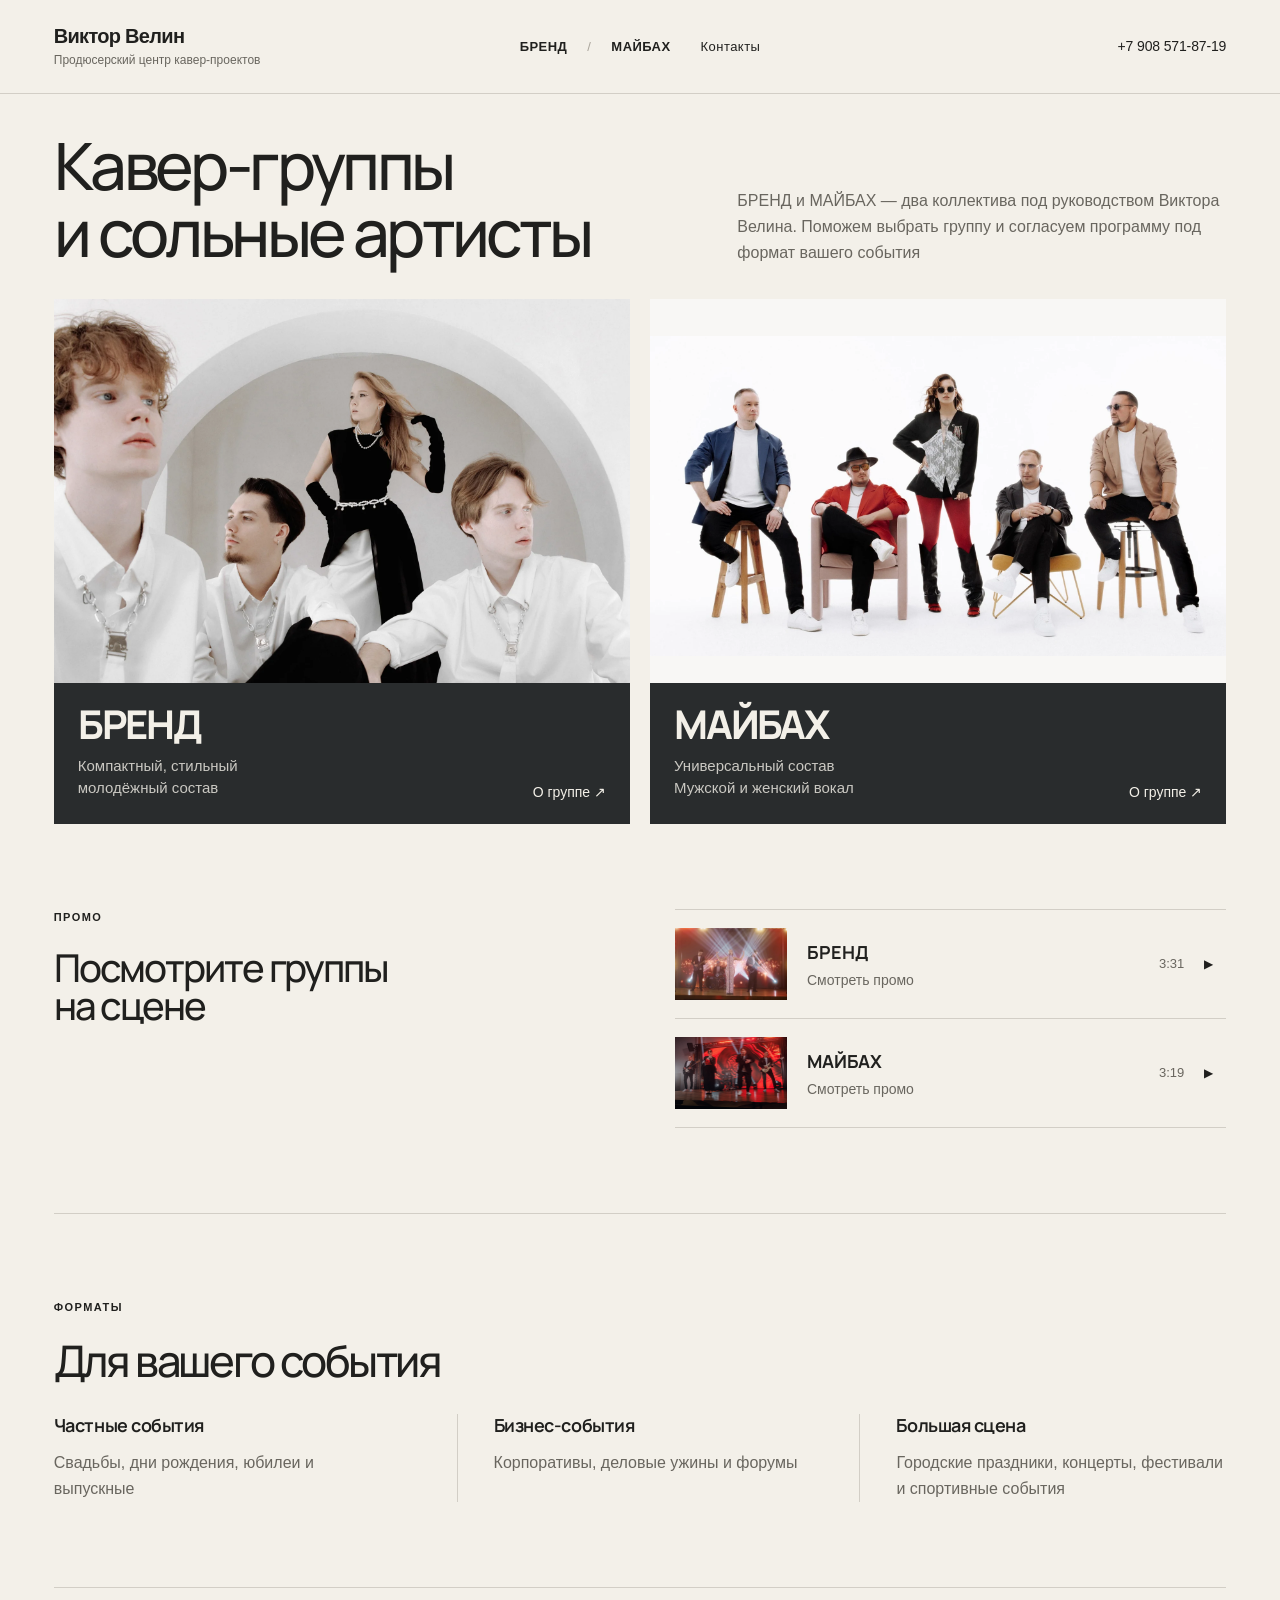
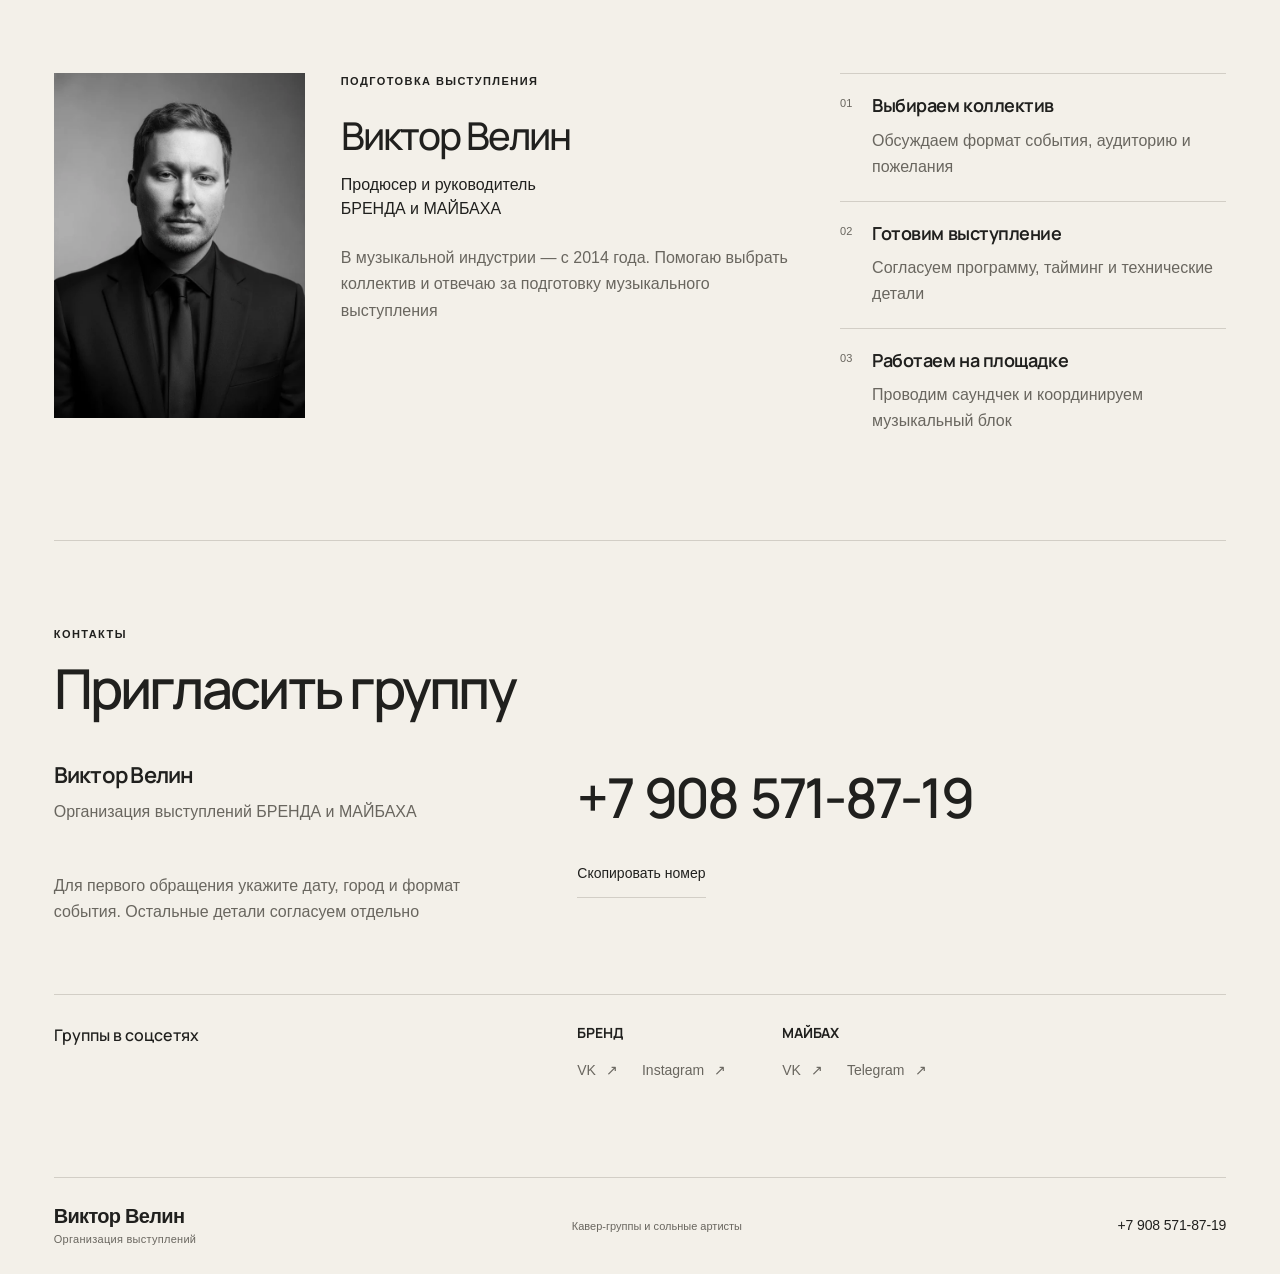
==== commit c4c40a3f: "Unify local contact sections and add accessible phone copying" ====
--- a/index.html
+++ b/index.html
@@ -1,3 +1,15 @@
-<!doctype html><html lang="ru"><head><meta charset="utf-8"><meta name="viewport" content="width=device-width,initial-scale=1"><meta name="robots" content="noindex,nofollow"><meta name="theme-color" content="#171717"><title>Виктор Велин — БРЕНД и МАЙБАХ</title><link rel="preload" href="assets/manrope-variable.ttf" as="font" type="font/ttf" crossorigin><link rel="stylesheet" href="styles.css?v=20261109"><script src="app.js?v=20261109" defer></script><link rel="icon" href="data:image/svg+xml,%3Csvg%20xmlns%3D%22http%3A%2F%2Fwww.w3.org%2F2000%2Fsvg%22%20viewBox%3D%220%200%2048%2048%22%3E%3Crect%20width%3D%2248%22%20height%3D%2248%22%20rx%3D%228%22%20fill%3D%22%2320201e%22%2F%3E%3Cpath%20d%3D%22M14%2014l20%2020m0-20L14%2034%22%20stroke%3D%22%23f3f0e9%22%20stroke-width%3D%223%22%2F%3E%3C%2Fsvg%3E"><meta name="description" content="Два кавер-коллектива под руководством Виктора Велина: БРЕНД и МАЙБАХ. Промо, репертуары и подготовка музыкальной программы вашего события."><meta property="og:type" content="website"><meta property="og:locale" content="ru_RU"><meta property="og:title" content="Виктор Велин — БРЕНД и МАЙБАХ"><meta property="og:description" content="Два кавер-коллектива под руководством Виктора Велина: БРЕНД и МАЙБАХ. Промо, репертуары и подготовка музыкальной программы вашего события."><meta property="og:url" content="https://dunshaar.github.io/demowebsite/index.html"><meta property="og:image" content="https://dunshaar.github.io/demowebsite/assets/share-index-20261109.jpg"><meta property="og:image:width" content="1200"><meta property="og:image:height" content="630"><meta property="og:image:type" content="image/jpeg"><meta property="og:image:alt" content="Виктор Велин — БРЕНД и МАЙБАХ"><meta name="twitter:card" content="summary_large_image"><meta name="twitter:title" content="Виктор Велин — БРЕНД и МАЙБАХ"><meta name="twitter:description" content="Два кавер-коллектива под руководством Виктора Велина: БРЕНД и МАЙБАХ. Промо, репертуары и подготовка музыкальной программы вашего события."><meta name="twitter:image" content="https://dunshaar.github.io/demowebsite/assets/share-index-20261109.jpg"></head><body class="hub-page"><a class="skip" href="#main">К содержимому</a><header class="site-header organizer-header"><a class="organizer-brand" href="index.html" aria-label="Виктор Велин — главная"><span>Виктор Велин</span><small><span class="role-wide">Продюсерский центр кавер-проектов</span><span class="role-compact">Организация выступлений</span></small></a><nav aria-label="Выбор группы"><a href="brend.html">БРЕНД</a><span class="nav-divider">/</span><a href="mybach.html">МАЙБАХ</a><a class="header-contacts" href="index.html#contacts">Контакты</a></nav><a class="contact-phone" href="tel:+79085718719">+7 908 571-87-19</a></header><main id="main"><section class="hub-intro"><h1>Кавер-группы<br>и сольные артисты</h1><p class="hub-lead">БРЕНД и МАЙБАХ — два коллектива под руководством Виктора Велина. Поможем выбрать группу и согласуем программу под формат вашего события</p></section><section class="stages" aria-label="Выберите группу"><a class="stage brend-stage" href="brend.html"><div class="stage-image"><img src="assets/brend-gallery-03-20261029.webp" alt="БРЕНД — четыре участника у светлой арки" width="1800" height="1200"></div><div class="stage-text"><div><h2>БРЕНД</h2><p>Компактный, стильный<br>молодёжный состав</p></div><span class="stage-link">О группе ↗</span></div></a><a class="stage mybach-stage" href="mybach.html"><div class="stage-image"><img src="assets/mybach-cover-20261030.webp" alt="МАЙБАХ — пять участников со стульями в светлой студии" width="1800" height="1000"></div><div class="stage-text"><div><h2>МАЙБАХ</h2><p>Универсальный состав<br>Мужской и женский вокал</p></div><span class="stage-link">О группе ↗</span></div></a></section><section class="listen-section section" id="promo"><div class="section-heading"><p class="eyebrow">ПРОМО</p><h2>Посмотрите группы<br>на сцене</h2></div><div class="promo-rows"><button class="promo-row media-row" data-video="assets/brend-promo-web.mp4" data-band="БРЕНД" aria-label="Смотреть промо БРЕНД, 3:31"><img src="assets/brend-promo-poster.webp" width="1280" height="720" alt="" loading="lazy"><span class="media-row-copy"><strong>БРЕНД</strong><span>Смотреть промо</span></span><time>3:31</time><span class="media-play" aria-hidden="true">▶</span></button><button class="promo-row media-row" data-video="assets/mybach-promo-web.mp4" data-band="МАЙБАХ" aria-label="Смотреть промо МАЙБАХ, 3:19"><img src="assets/mybach-live.webp" width="1800" height="1200" alt="" loading="lazy"><span class="media-row-copy"><strong>МАЙБАХ</strong><span>Смотреть промо</span></span><time>3:19</time><span class="media-play" aria-hidden="true">▶</span></button></div></section><section class="events-section section" aria-labelledby="events-title"><div class="section-heading"><p class="eyebrow">ФОРМАТЫ</p><h2 id="events-title">Для вашего события</h2></div><div class="event-types"><article><h3>Частные события</h3><p>Свадьбы, дни рождения, юбилеи и выпускные</p></article><article><h3>Бизнес-события</h3><p>Корпоративы, деловые ужины и форумы</p></article><article><h3>Большая сцена</h3><p>Городские праздники, концерты, фестивали и спортивные события</p></article></div></section>
-<section class="producer-section section" id="producer" aria-labelledby="producer-title"><figure class="producer-photo"><img src="assets/viktor-velin-20261109.webp" alt="Виктор Велин" width="598" height="820" loading="lazy"></figure><div class="producer-intro"><div class="producer-heading"><p class="eyebrow">ПОДГОТОВКА ВЫСТУПЛЕНИЯ</p><h2 id="producer-title">Виктор Велин</h2><p class="producer-role">Продюсер и руководитель<br>БРЕНДА и МАЙБАХА</p></div><div class="producer-copy"><p>В музыкальной индустрии — с 2014 года. Помогаю выбрать коллектив и подготовить музыкальную программу под формат события, аудиторию и площадку</p><p>Отвечаю за репертуар и репетиции, согласование тайминга, саундчек и координацию выступления</p></div></div><ol class="preparation-steps"><li><h3>Выбираем коллектив</h3><p>Обсуждаем формат события, аудиторию и пожелания</p></li><li><h3>Готовим выступление</h3><p>Согласуем программу, тайминг и технические детали</p></li><li><h3>Работаем на площадке</h3><p>Проводим саундчек и координируем музыкальный блок</p></li></ol></section>
-<section class="terms-section section" aria-labelledby="terms-title"><h2 id="terms-title">Условия выступления</h2><p>Состав, программа и технические условия согласуются под конкретное событие. Для расчёта понадобятся дата, город и площадка, формат мероприятия и пожелания к выступлению</p></section><section class="contacts-section section" id="contacts" aria-labelledby="contacts-title"><span id="booking" class="contact-anchor" aria-hidden="true"></span><div class="contacts-intro"><h2 id="contacts-title">Контакты</h2></div><div class="contacts-details"><div class="contacts-person"><h3>Виктор Велин</h3><p>Продюсер и руководитель</p></div><a class="contacts-number" href="tel:+79085718719"><span>+7 908 571-87-19</span><span class="contacts-number-arrow" aria-hidden="true">↗</span></a><div class="social-groups"><div class="social-group"><span>БРЕНД</span><div><a href="https://vk.ru/coverbandbrand" target="_blank" rel="noopener noreferrer" aria-label="БРЕНД — VK">VK <span aria-hidden="true">↗</span></a><a href="https://www.instagram.com/brand_coverband/" target="_blank" rel="noopener noreferrer" aria-label="БРЕНД — Instagram">Instagram <span aria-hidden="true">↗</span></a></div></div><div class="social-group"><span>МАЙБАХ</span><div><a href="https://vk.ru/mybach_band" target="_blank" rel="noopener noreferrer" aria-label="МАЙБАХ — VK">VK <span aria-hidden="true">↗</span></a><a href="https://t.me/mybach_band" target="_blank" rel="noopener noreferrer" aria-label="МАЙБАХ — Telegram">Telegram <span aria-hidden="true">↗</span></a></div></div></div></div></section></main><footer class="organizer-footer"><a class="organizer-brand" href="index.html"><span>Виктор Велин</span><small>Организация выступлений</small></a><span>Кавер-группы и сольные артисты</span><a class="contact-phone" href="tel:+79085718719">+7 908 571-87-19</a></footer><dialog id="video-dialog" aria-label="Промовидео группы"><button class="close-dialog" aria-label="Закрыть промовидео">Закрыть ×</button><video controls playsinline preload="none"></video></dialog></body></html>+<!doctype html><html lang="ru"><head><meta charset="utf-8"><meta name="viewport" content="width=device-width,initial-scale=1"><meta name="robots" content="noindex,nofollow"><meta name="theme-color" content="#171717"><title>Виктор Велин — БРЕНД и МАЙБАХ</title><link rel="preload" href="assets/manrope-variable.ttf" as="font" type="font/ttf" crossorigin><link rel="stylesheet" href="styles.css?v=20261109-contacts"><script src="app.js?v=20261109-contacts" defer></script><link rel="icon" href="data:image/svg+xml,%3Csvg%20xmlns%3D%22http%3A%2F%2Fwww.w3.org%2F2000%2Fsvg%22%20viewBox%3D%220%200%2048%2048%22%3E%3Crect%20width%3D%2248%22%20height%3D%2248%22%20rx%3D%228%22%20fill%3D%22%2320201e%22%2F%3E%3Cpath%20d%3D%22M14%2014l20%2020m0-20L14%2034%22%20stroke%3D%22%23f3f0e9%22%20stroke-width%3D%223%22%2F%3E%3C%2Fsvg%3E"><meta name="description" content="Два кавер-коллектива под руководством Виктора Велина: БРЕНД и МАЙБАХ. Промо, репертуары и подготовка музыкальной программы вашего события."><meta property="og:type" content="website"><meta property="og:locale" content="ru_RU"><meta property="og:title" content="Виктор Велин — БРЕНД и МАЙБАХ"><meta property="og:description" content="Два кавер-коллектива под руководством Виктора Велина: БРЕНД и МАЙБАХ. Промо, репертуары и подготовка музыкальной программы вашего события."><meta property="og:url" content="https://dunshaar.github.io/demowebsite/index.html"><meta property="og:image" content="https://dunshaar.github.io/demowebsite/assets/share-index-20261109.jpg"><meta property="og:image:width" content="1200"><meta property="og:image:height" content="630"><meta property="og:image:type" content="image/jpeg"><meta property="og:image:alt" content="Виктор Велин — БРЕНД и МАЙБАХ"><meta name="twitter:card" content="summary_large_image"><meta name="twitter:title" content="Виктор Велин — БРЕНД и МАЙБАХ"><meta name="twitter:description" content="Два кавер-коллектива под руководством Виктора Велина: БРЕНД и МАЙБАХ. Промо, репертуары и подготовка музыкальной программы вашего события."><meta name="twitter:image" content="https://dunshaar.github.io/demowebsite/assets/share-index-20261109.jpg"></head><body class="hub-page"><a class="skip" href="#main">К содержимому</a><header class="site-header organizer-header"><a class="organizer-brand" href="index.html" aria-label="Виктор Велин — главная"><span>Виктор Велин</span><small><span class="role-wide">Продюсерский центр кавер-проектов</span><span class="role-compact">Организация выступлений</span></small></a><nav aria-label="Выбор группы"><a href="brend.html">БРЕНД</a><span class="nav-divider">/</span><a href="mybach.html">МАЙБАХ</a><a class="header-contacts" href="#contacts">Контакты</a></nav><a class="contact-phone" href="tel:+79085718719">+7 908 571-87-19</a></header><main id="main"><section class="hub-intro"><h1>Кавер-группы<br>и сольные артисты</h1><p class="hub-lead">БРЕНД и МАЙБАХ — два коллектива под руководством Виктора Велина. Поможем выбрать группу и согласуем программу под формат вашего события</p></section><section class="stages" aria-label="Выберите группу"><a class="stage brend-stage" href="brend.html"><div class="stage-image"><img src="assets/brend-gallery-03-20261029.webp" alt="БРЕНД — четыре участника у светлой арки" width="1800" height="1200"></div><div class="stage-text"><div><h2>БРЕНД</h2><p>Компактный, стильный<br>молодёжный состав</p></div><span class="stage-link">О группе ↗</span></div></a><a class="stage mybach-stage" href="mybach.html"><div class="stage-image"><img src="assets/mybach-cover-20261030.webp" alt="МАЙБАХ — пять участников со стульями в светлой студии" width="1800" height="1000"></div><div class="stage-text"><div><h2>МАЙБАХ</h2><p>Универсальный состав<br>Мужской и женский вокал</p></div><span class="stage-link">О группе ↗</span></div></a></section><section class="listen-section section" id="promo"><div class="section-heading"><p class="eyebrow">ПРОМО</p><h2>Посмотрите группы<br>на сцене</h2></div><div class="promo-rows"><button class="promo-row media-row" data-video="assets/brend-promo-web.mp4" data-band="БРЕНД" aria-label="Смотреть промо БРЕНД, 3:31"><img src="assets/brend-promo-poster.webp" width="1280" height="720" alt="" loading="lazy"><span class="media-row-copy"><strong>БРЕНД</strong><span>Смотреть промо</span></span><time>3:31</time><span class="media-play" aria-hidden="true">▶</span></button><button class="promo-row media-row" data-video="assets/mybach-promo-web.mp4" data-band="МАЙБАХ" aria-label="Смотреть промо МАЙБАХ, 3:19"><img src="assets/mybach-live.webp" width="1800" height="1200" alt="" loading="lazy"><span class="media-row-copy"><strong>МАЙБАХ</strong><span>Смотреть промо</span></span><time>3:19</time><span class="media-play" aria-hidden="true">▶</span></button></div></section><section class="events-section section" aria-labelledby="events-title"><div class="section-heading"><p class="eyebrow">ФОРМАТЫ</p><h2 id="events-title">Для вашего события</h2></div><div class="event-types"><article><h3>Частные события</h3><p>Свадьбы, дни рождения, юбилеи и выпускные</p></article><article><h3>Бизнес-события</h3><p>Корпоративы, деловые ужины и форумы</p></article><article><h3>Большая сцена</h3><p>Городские праздники, концерты, фестивали и спортивные события</p></article></div></section>
+<section class="producer-section section" id="producer" aria-labelledby="producer-title"><figure class="producer-photo"><img src="assets/viktor-velin-20261109.webp" alt="Виктор Велин" width="598" height="820" loading="lazy"></figure><div class="producer-intro"><div class="producer-heading"><p class="eyebrow">ПОДГОТОВКА ВЫСТУПЛЕНИЯ</p><h2 id="producer-title">Виктор Велин</h2><p class="producer-role">Продюсер и руководитель<br>БРЕНДА и МАЙБАХА</p></div><div class="producer-copy"><p>В музыкальной индустрии — с 2014 года. Помогаю выбрать коллектив и отвечаю за подготовку музыкального выступления</p></div></div><ol class="preparation-steps"><li><h3>Выбираем коллектив</h3><p>Обсуждаем формат события, аудиторию и пожелания</p></li><li><h3>Готовим выступление</h3><p>Согласуем программу, тайминг и технические детали</p></li><li><h3>Работаем на площадке</h3><p>Проводим саундчек и координируем музыкальный блок</p></li></ol></section>
+
+<section class="contact-section section" id="contacts" aria-labelledby="contact-title">
+  <span id="booking" class="contact-legacy" aria-hidden="true"></span><div class="contact-heading"><p class="eyebrow">КОНТАКТЫ</p><h2 id="contact-title">Пригласить группу</h2></div>
+  <div class="contact-person"><h3>Виктор Велин</h3><p>Организация выступлений БРЕНДА и МАЙБАХА</p></div>
+  <div class="contact-actions">
+    <a class="contact-number" href="tel:+79085718719" aria-label="Позвонить по номеру +7 908 571-87-19"><span>+7</span> <span>908</span> <span>571-87-19</span></a>
+    <button type="button" class="contact-copy" data-copy-phone="+79085718719" hidden>Скопировать номер</button>
+    <p class="contact-status" role="status" aria-live="polite" aria-atomic="true"><span class="contact-status-text"></span></p>
+  </div>
+  <p class="contact-hint">Для первого обращения укажите дату, город и формат события. Остальные детали согласуем отдельно</p>
+  <div class="contact-social"><h3>Группы в соцсетях</h3><div class="contact-communities"><div class="contact-community"><h4>БРЕНД</h4><div><a href="https://vk.ru/coverbandbrand" target="_blank" rel="noopener noreferrer" aria-label="БРЕНД — VK">VK <span aria-hidden="true">↗</span></a><a href="https://www.instagram.com/brand_coverband/" target="_blank" rel="noopener noreferrer" aria-label="БРЕНД — Instagram">Instagram <span aria-hidden="true">↗</span></a></div></div><div class="contact-community"><h4>МАЙБАХ</h4><div><a href="https://vk.ru/mybach_band" target="_blank" rel="noopener noreferrer" aria-label="МАЙБАХ — VK">VK <span aria-hidden="true">↗</span></a><a href="https://t.me/mybach_band" target="_blank" rel="noopener noreferrer" aria-label="МАЙБАХ — Telegram">Telegram <span aria-hidden="true">↗</span></a></div></div></div></div>
+</section>
+</main><footer class="organizer-footer"><a class="organizer-brand" href="index.html"><span>Виктор Велин</span><small>Организация выступлений</small></a><span>Кавер-группы и сольные артисты</span><a class="contact-phone" href="tel:+79085718719">+7 908 571-87-19</a></footer><dialog id="video-dialog" aria-label="Промовидео группы"><button class="close-dialog" aria-label="Закрыть промовидео">Закрыть ×</button><video controls playsinline preload="none"></video></dialog></body></html>
--- a/styles.css
+++ b/styles.css
@@ -348,7 +348,7 @@
 .band-contact-actions>.text-link{font-size:14px;min-height:44px;align-items:center}
 .band-contact-actions .social-groups{margin-top:0}
 .invite-person{font-size:14px;color:var(--muted);line-height:1.6;margin-top:20px}
-.band-page .other-band{grid-template-columns:auto 1fr auto;gap:28px;padding-block:26px;background:transparent;color:var(--muted)}
+.band-page .other-band{grid-template-columns:1fr auto;gap:28px;padding-block:26px;background:transparent;color:var(--muted)}
 .band-page .other-band strong{font-size:24px;letter-spacing:-.035em}
 .band-page .other-band .other-arrow{font-size:24px}
 .band-page .other-band:hover{background:#ffffff04;color:var(--ink)}
@@ -375,7 +375,7 @@
  .terms-section{grid-template-columns:1fr;gap:20px;padding-block:36px}.terms-section h2{font-size:28px}
  .band-page .band-hero{padding-top:0;padding-bottom:0}.band-page .band-hero-copy{padding:30px var(--gutter)}
  .band-page .band-tagline{font-size:clamp(27px,7vw,36px)}.hero-actions{margin-top:24px;gap:14px 24px}.band-page .hero-description{margin-bottom:0;font-size:16px}
- .band-page .other-band{grid-template-columns:auto 1fr auto;gap:18px;padding-block:24px}.band-page .other-band>span:first-child{grid-column:auto;font-size:9px}.band-page .other-band strong{font-size:22px}
+ .band-page .other-band{grid-template-columns:1fr auto;gap:18px;padding-block:24px}.band-page .other-band>span:first-child{grid-column:auto;font-size:9px}.band-page .other-band strong{font-size:22px}
  .band-page .booking-cta{gap:28px}.band-contact-actions{width:100%}.band-page .booking-cta .contact-direct{width:100%;font-size:26px;justify-content:center}
 }
 @media(max-width:360px){
@@ -384,3 +384,94 @@
  .producer-section{grid-template-columns:96px minmax(0,1fr);gap:22px 16px}.producer-intro h2{font-size:25px}.producer-role{font-size:13px}
  .band-page .booking-cta .contact-direct{font-size:24px}
 }
+
+/* Shared contact layout, including the compact repertoire variant. */
+.contact-section {
+  position: relative;
+  display: grid;
+  grid-template-columns: minmax(0, 5fr) minmax(0, 7fr);
+  grid-template-areas: "heading heading" "person actions" "hint actions" "social social";
+  gap: 24px 60px;
+  align-items: start;
+  scroll-margin-top: 24px;
+}
+.contact-legacy { position: absolute; inset: 0 auto auto 0; }
+.contact-heading { grid-area: heading; min-width: 0; margin-bottom: 16px; overflow-wrap: anywhere; }
+.contact-section .contact-heading h2 {
+  font-family: var(--display-font);
+  font-size: clamp(2rem, 4.3vw, 4rem);
+  font-weight: 550;
+  line-height: 1.12;
+  letter-spacing: -.05em;
+}
+.contact-heading .eyebrow { margin-bottom: 16px; }
+.contact-person { grid-area: person; }
+.contact-person h3 { font-family: var(--display-font); font-size: 1.375rem; font-weight: 650; letter-spacing: -.035em; }
+.contact-person p { margin-top: 10px; max-width: 380px; font-size: 1rem; line-height: 1.55; color: var(--muted); }
+.contact-hint { grid-area: hint; max-width: 410px; font-size: 1rem; line-height: 1.65; color: var(--muted); }
+.contact-actions { grid-area: actions; min-width: 0; }
+.contact-number {
+  display: flex;
+  flex-wrap: wrap;
+  align-items: baseline;
+  column-gap: .22em;
+  min-height: 48px;
+  width: fit-content;
+  max-width: 100%;
+  padding: 4px 0;
+  font-family: var(--display-font);
+  font-size: clamp(1.65rem, 4.3vw, 4rem);
+  font-weight: 550;
+  line-height: 1.2;
+  letter-spacing: -.05em;
+  user-select: text;
+}
+.contact-number span { white-space: nowrap; }
+.contact-number:hover { text-decoration: underline; text-decoration-thickness: 1px; text-underline-offset: .15em; }
+.contact-copy {
+  display: inline-flex;
+  align-items: center;
+  min-height: 48px;
+  margin-top: 16px;
+  padding: 10px 0;
+  border: 0;
+  border-bottom: 1px solid var(--line);
+  background: transparent;
+  color: var(--ink);
+  font-size: .875rem;
+  line-height: 1.5;
+  text-align: left;
+}
+.contact-copy[hidden] { display: none; }
+.contact-copy:hover { border-color: var(--ink); }
+.contact-copy[aria-disabled="true"] { cursor: wait; }
+.contact-status { display: grid; min-height: 3em; margin-top: 10px; max-width: 420px; font-size: .875rem; line-height: 1.5; color: var(--muted); }
+.contact-actions:not(:has(.contact-copy:not([hidden]))) .contact-status { display: none; }
+.contact-social { grid-area: social; display: grid; grid-template-columns: minmax(0, 5fr) minmax(0, 7fr); gap: 24px 60px; margin-top: 20px; padding-top: 28px; border-top: 1px solid var(--line); }
+.contact-social h3 { font-family: var(--display-font); font-weight: 550; font-size: 1rem; line-height: 1.5; }
+.contact-communities { display: flex; flex-wrap: wrap; gap: 24px 56px; }
+.contact-community h4 { margin: 0 0 6px; font-family: var(--display-font); font-size: .875rem; font-weight: 700; }
+.contact-community > div { display: flex; flex-wrap: wrap; gap: 0 24px; }
+.contact-community a { display: inline-flex; align-items: center; gap: 10px; min-height: 44px; font-size: .875rem; line-height: 1.5; color: var(--muted); }
+.contact-community a:hover { color: var(--ink); text-decoration: underline; text-underline-offset: 5px; }
+.contact-section--compact { grid-template-areas: "heading heading" "person actions" "hint actions"; border-top: 1px solid var(--line); padding: 44px 0 34px; gap: 18px 48px; }
+.contact-section--compact .contact-heading { margin-bottom: 8px; }
+.contact-section--compact .contact-heading h2 { font-size: clamp(1.75rem, 3vw, 2.75rem); }
+.contact-section--compact .contact-number { font-size: clamp(1.65rem, 3.8vw, 3.5rem); }
+@media (max-width: 760px) {
+  .contact-section { grid-template-columns: minmax(0, 1fr); grid-template-areas: "heading" "person" "actions" "hint" "social"; gap: 22px; }
+  .contact-heading { margin-bottom: 4px; }
+  .contact-section .contact-heading h2 { font-size: clamp(1.875rem, 7.8vw, 2.75rem); }
+  .contact-number { font-size: clamp(1.65rem, 7.8vw, 3rem); }
+  .contact-person h3 { font-size: 1.25rem; }
+  .contact-copy { margin-top: 10px; }
+  .contact-hint { max-width: 520px; }
+  .contact-social { grid-template-columns: minmax(0, 1fr); gap: 18px; margin-top: 4px; padding-top: 24px; }
+  .contact-communities { gap: 20px 36px; }
+  .contact-section--compact { padding: 34px 0 28px; }
+  .contact-section--compact .contact-heading h2 { font-size: 1.875rem; }
+  .contact-section--compact .contact-number { font-size: clamp(1.65rem, 7.8vw, 3rem); }
+}
+
+.contact-status::before { content: "Не удалось скопировать. Выделите номер вручную"; visibility: hidden; grid-area: 1 / 1; }
+.contact-status-text { grid-area: 1 / 1; }
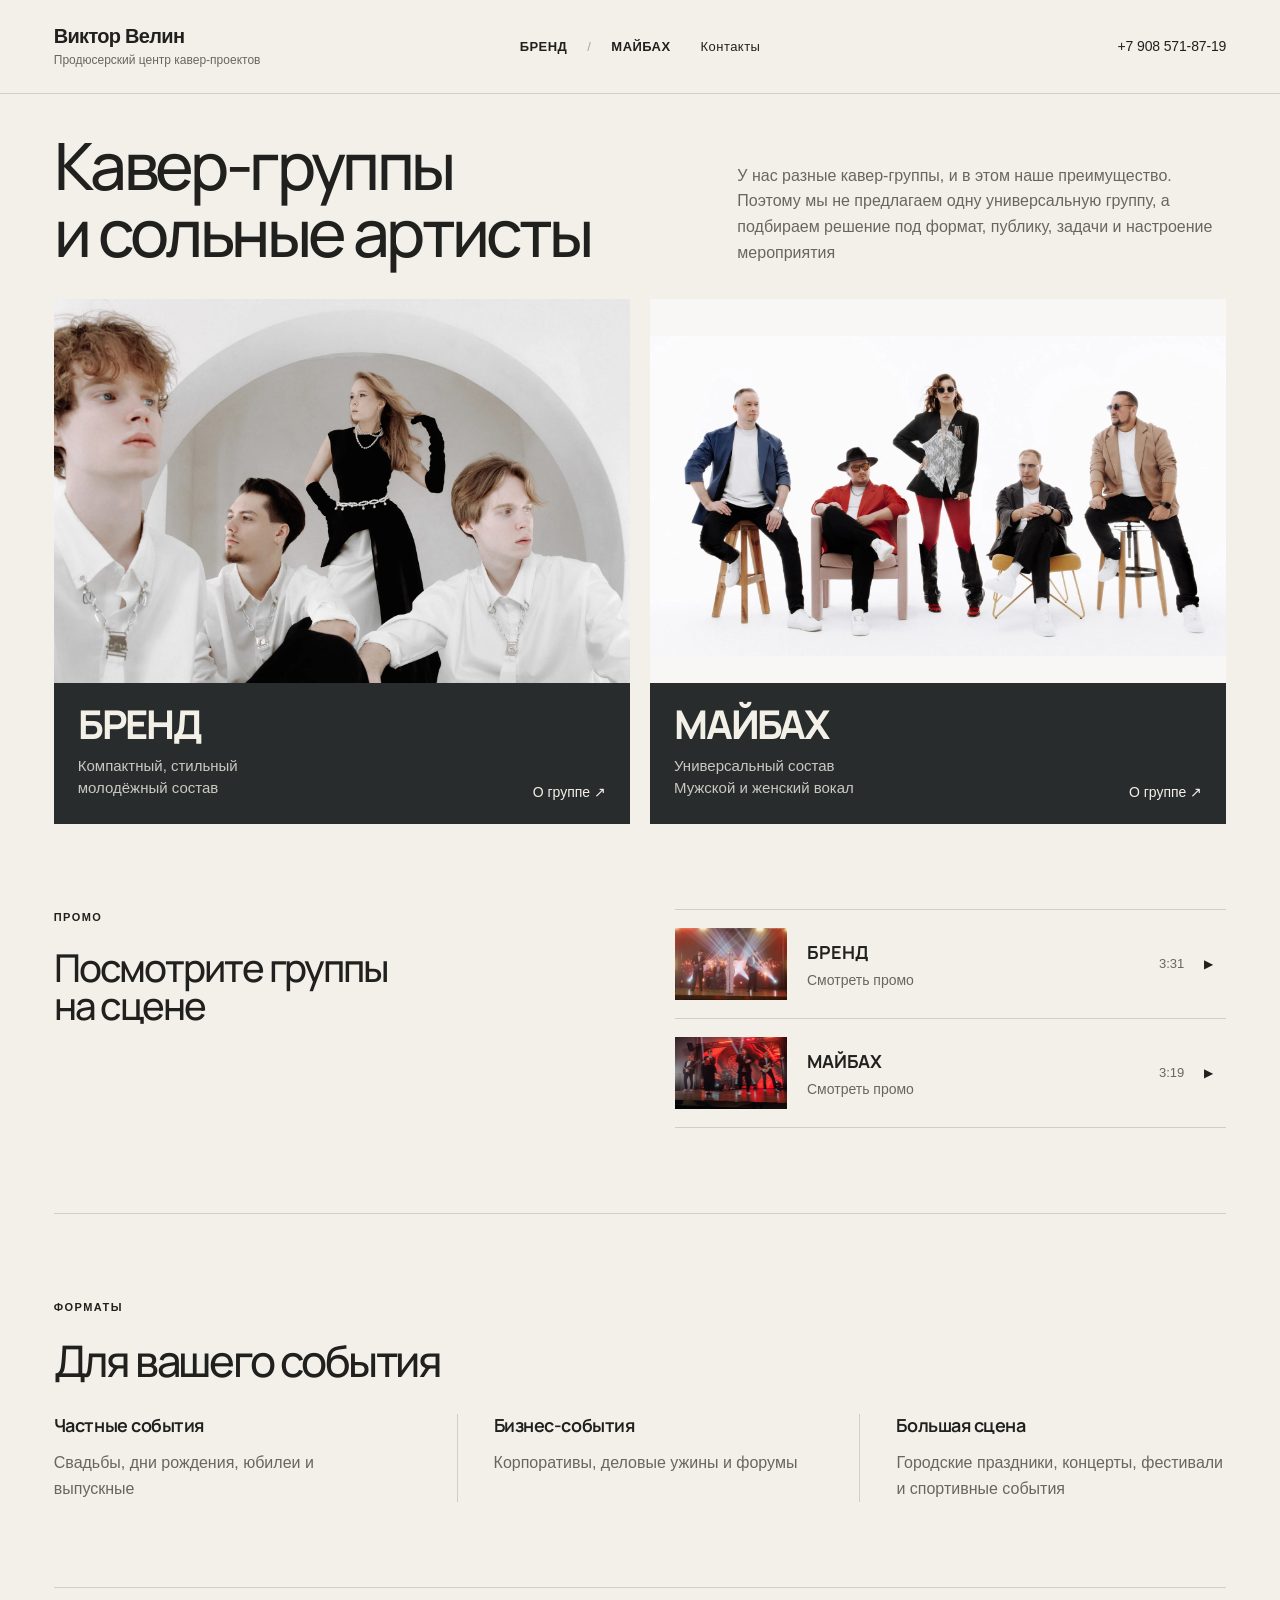
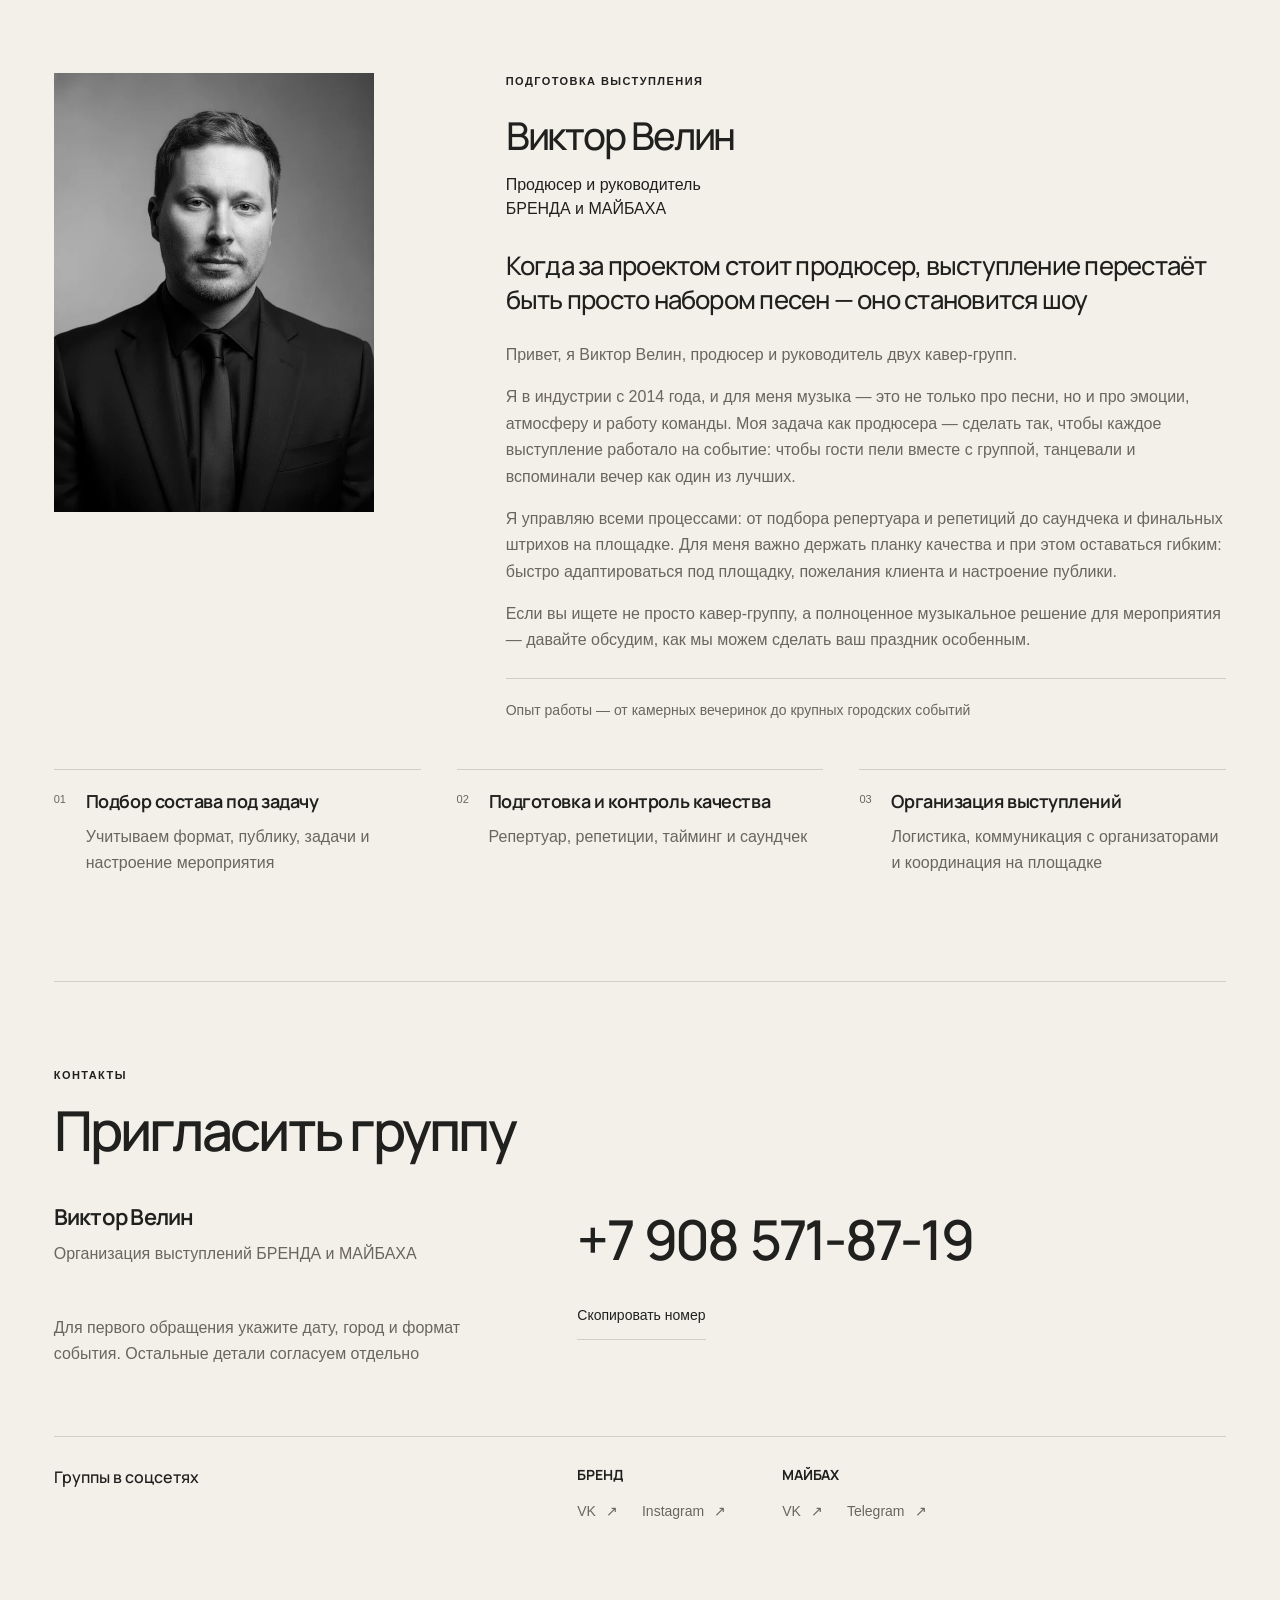
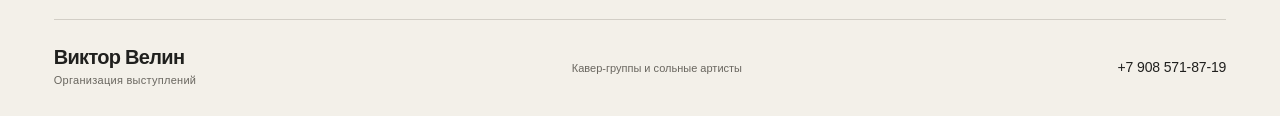
==== commit 230d1f00: "Restore full producer story and Mybach client content" ====
--- a/index.html
+++ b/index.html
@@ -1,5 +1,23 @@
-<!doctype html><html lang="ru"><head><meta charset="utf-8"><meta name="viewport" content="width=device-width,initial-scale=1"><meta name="robots" content="noindex,nofollow"><meta name="theme-color" content="#171717"><title>Виктор Велин — БРЕНД и МАЙБАХ</title><link rel="preload" href="assets/manrope-variable.ttf" as="font" type="font/ttf" crossorigin><link rel="stylesheet" href="styles.css?v=20261109-contacts"><script src="app.js?v=20261109-contacts" defer></script><link rel="icon" href="data:image/svg+xml,%3Csvg%20xmlns%3D%22http%3A%2F%2Fwww.w3.org%2F2000%2Fsvg%22%20viewBox%3D%220%200%2048%2048%22%3E%3Crect%20width%3D%2248%22%20height%3D%2248%22%20rx%3D%228%22%20fill%3D%22%2320201e%22%2F%3E%3Cpath%20d%3D%22M14%2014l20%2020m0-20L14%2034%22%20stroke%3D%22%23f3f0e9%22%20stroke-width%3D%223%22%2F%3E%3C%2Fsvg%3E"><meta name="description" content="Два кавер-коллектива под руководством Виктора Велина: БРЕНД и МАЙБАХ. Промо, репертуары и подготовка музыкальной программы вашего события."><meta property="og:type" content="website"><meta property="og:locale" content="ru_RU"><meta property="og:title" content="Виктор Велин — БРЕНД и МАЙБАХ"><meta property="og:description" content="Два кавер-коллектива под руководством Виктора Велина: БРЕНД и МАЙБАХ. Промо, репертуары и подготовка музыкальной программы вашего события."><meta property="og:url" content="https://dunshaar.github.io/demowebsite/index.html"><meta property="og:image" content="https://dunshaar.github.io/demowebsite/assets/share-index-20261109.jpg"><meta property="og:image:width" content="1200"><meta property="og:image:height" content="630"><meta property="og:image:type" content="image/jpeg"><meta property="og:image:alt" content="Виктор Велин — БРЕНД и МАЙБАХ"><meta name="twitter:card" content="summary_large_image"><meta name="twitter:title" content="Виктор Велин — БРЕНД и МАЙБАХ"><meta name="twitter:description" content="Два кавер-коллектива под руководством Виктора Велина: БРЕНД и МАЙБАХ. Промо, репертуары и подготовка музыкальной программы вашего события."><meta name="twitter:image" content="https://dunshaar.github.io/demowebsite/assets/share-index-20261109.jpg"></head><body class="hub-page"><a class="skip" href="#main">К содержимому</a><header class="site-header organizer-header"><a class="organizer-brand" href="index.html" aria-label="Виктор Велин — главная"><span>Виктор Велин</span><small><span class="role-wide">Продюсерский центр кавер-проектов</span><span class="role-compact">Организация выступлений</span></small></a><nav aria-label="Выбор группы"><a href="brend.html">БРЕНД</a><span class="nav-divider">/</span><a href="mybach.html">МАЙБАХ</a><a class="header-contacts" href="#contacts">Контакты</a></nav><a class="contact-phone" href="tel:+79085718719">+7 908 571-87-19</a></header><main id="main"><section class="hub-intro"><h1>Кавер-группы<br>и сольные артисты</h1><p class="hub-lead">БРЕНД и МАЙБАХ — два коллектива под руководством Виктора Велина. Поможем выбрать группу и согласуем программу под формат вашего события</p></section><section class="stages" aria-label="Выберите группу"><a class="stage brend-stage" href="brend.html"><div class="stage-image"><img src="assets/brend-gallery-03-20261029.webp" alt="БРЕНД — четыре участника у светлой арки" width="1800" height="1200"></div><div class="stage-text"><div><h2>БРЕНД</h2><p>Компактный, стильный<br>молодёжный состав</p></div><span class="stage-link">О группе ↗</span></div></a><a class="stage mybach-stage" href="mybach.html"><div class="stage-image"><img src="assets/mybach-cover-20261030.webp" alt="МАЙБАХ — пять участников со стульями в светлой студии" width="1800" height="1000"></div><div class="stage-text"><div><h2>МАЙБАХ</h2><p>Универсальный состав<br>Мужской и женский вокал</p></div><span class="stage-link">О группе ↗</span></div></a></section><section class="listen-section section" id="promo"><div class="section-heading"><p class="eyebrow">ПРОМО</p><h2>Посмотрите группы<br>на сцене</h2></div><div class="promo-rows"><button class="promo-row media-row" data-video="assets/brend-promo-web.mp4" data-band="БРЕНД" aria-label="Смотреть промо БРЕНД, 3:31"><img src="assets/brend-promo-poster.webp" width="1280" height="720" alt="" loading="lazy"><span class="media-row-copy"><strong>БРЕНД</strong><span>Смотреть промо</span></span><time>3:31</time><span class="media-play" aria-hidden="true">▶</span></button><button class="promo-row media-row" data-video="assets/mybach-promo-web.mp4" data-band="МАЙБАХ" aria-label="Смотреть промо МАЙБАХ, 3:19"><img src="assets/mybach-live.webp" width="1800" height="1200" alt="" loading="lazy"><span class="media-row-copy"><strong>МАЙБАХ</strong><span>Смотреть промо</span></span><time>3:19</time><span class="media-play" aria-hidden="true">▶</span></button></div></section><section class="events-section section" aria-labelledby="events-title"><div class="section-heading"><p class="eyebrow">ФОРМАТЫ</p><h2 id="events-title">Для вашего события</h2></div><div class="event-types"><article><h3>Частные события</h3><p>Свадьбы, дни рождения, юбилеи и выпускные</p></article><article><h3>Бизнес-события</h3><p>Корпоративы, деловые ужины и форумы</p></article><article><h3>Большая сцена</h3><p>Городские праздники, концерты, фестивали и спортивные события</p></article></div></section>
-<section class="producer-section section" id="producer" aria-labelledby="producer-title"><figure class="producer-photo"><img src="assets/viktor-velin-20261109.webp" alt="Виктор Велин" width="598" height="820" loading="lazy"></figure><div class="producer-intro"><div class="producer-heading"><p class="eyebrow">ПОДГОТОВКА ВЫСТУПЛЕНИЯ</p><h2 id="producer-title">Виктор Велин</h2><p class="producer-role">Продюсер и руководитель<br>БРЕНДА и МАЙБАХА</p></div><div class="producer-copy"><p>В музыкальной индустрии — с 2014 года. Помогаю выбрать коллектив и отвечаю за подготовку музыкального выступления</p></div></div><ol class="preparation-steps"><li><h3>Выбираем коллектив</h3><p>Обсуждаем формат события, аудиторию и пожелания</p></li><li><h3>Готовим выступление</h3><p>Согласуем программу, тайминг и технические детали</p></li><li><h3>Работаем на площадке</h3><p>Проводим саундчек и координируем музыкальный блок</p></li></ol></section>
+<!doctype html><html lang="ru"><head><meta charset="utf-8"><meta name="viewport" content="width=device-width,initial-scale=1"><meta name="robots" content="noindex,nofollow"><meta name="theme-color" content="#171717"><title>Виктор Велин — БРЕНД и МАЙБАХ</title><link rel="preload" href="assets/manrope-variable.ttf" as="font" type="font/ttf" crossorigin><link rel="stylesheet" href="styles.css?v=20261110-client-copy"><script src="app.js?v=20261109-contacts" defer></script><link rel="icon" href="data:image/svg+xml,%3Csvg%20xmlns%3D%22http%3A%2F%2Fwww.w3.org%2F2000%2Fsvg%22%20viewBox%3D%220%200%2048%2048%22%3E%3Crect%20width%3D%2248%22%20height%3D%2248%22%20rx%3D%228%22%20fill%3D%22%2320201e%22%2F%3E%3Cpath%20d%3D%22M14%2014l20%2020m0-20L14%2034%22%20stroke%3D%22%23f3f0e9%22%20stroke-width%3D%223%22%2F%3E%3C%2Fsvg%3E"><meta name="description" content="Два кавер-коллектива под руководством Виктора Велина: БРЕНД и МАЙБАХ. Промо, репертуары и подготовка музыкальной программы вашего события."><meta property="og:type" content="website"><meta property="og:locale" content="ru_RU"><meta property="og:title" content="Виктор Велин — БРЕНД и МАЙБАХ"><meta property="og:description" content="Два кавер-коллектива под руководством Виктора Велина: БРЕНД и МАЙБАХ. Промо, репертуары и подготовка музыкальной программы вашего события."><meta property="og:url" content="https://dunshaar.github.io/demowebsite/index.html"><meta property="og:image" content="https://dunshaar.github.io/demowebsite/assets/share-index-20261109.jpg"><meta property="og:image:width" content="1200"><meta property="og:image:height" content="630"><meta property="og:image:type" content="image/jpeg"><meta property="og:image:alt" content="Виктор Велин — БРЕНД и МАЙБАХ"><meta name="twitter:card" content="summary_large_image"><meta name="twitter:title" content="Виктор Велин — БРЕНД и МАЙБАХ"><meta name="twitter:description" content="Два кавер-коллектива под руководством Виктора Велина: БРЕНД и МАЙБАХ. Промо, репертуары и подготовка музыкальной программы вашего события."><meta name="twitter:image" content="https://dunshaar.github.io/demowebsite/assets/share-index-20261109.jpg"></head><body class="hub-page"><a class="skip" href="#main">К содержимому</a><header class="site-header organizer-header"><a class="organizer-brand" href="index.html" aria-label="Виктор Велин — главная"><span>Виктор Велин</span><small><span class="role-wide">Продюсерский центр кавер-проектов</span><span class="role-compact">Организация выступлений</span></small></a><nav aria-label="Выбор группы"><a href="brend.html">БРЕНД</a><span class="nav-divider">/</span><a href="mybach.html">МАЙБАХ</a><a class="header-contacts" href="#contacts">Контакты</a></nav><a class="contact-phone" href="tel:+79085718719">+7 908 571-87-19</a></header><main id="main"><section class="hub-intro"><h1>Кавер-группы<br>и сольные артисты</h1><p class="hub-lead">У нас разные кавер-группы, и в этом наше преимущество. Поэтому мы не предлагаем одну универсальную группу, а подбираем решение под формат, публику, задачи и настроение мероприятия</p></section><section class="stages" aria-label="Выберите группу"><a class="stage brend-stage" href="brend.html"><div class="stage-image"><img src="assets/brend-gallery-03-20261029.webp" alt="БРЕНД — четыре участника у светлой арки" width="1800" height="1200"></div><div class="stage-text"><div><h2>БРЕНД</h2><p>Компактный, стильный<br>молодёжный состав</p></div><span class="stage-link">О группе ↗</span></div></a><a class="stage mybach-stage" href="mybach.html"><div class="stage-image"><img src="assets/mybach-cover-20261030.webp" alt="МАЙБАХ — пять участников со стульями в светлой студии" width="1800" height="1000"></div><div class="stage-text"><div><h2>МАЙБАХ</h2><p>Универсальный состав<br>Мужской и женский вокал</p></div><span class="stage-link">О группе ↗</span></div></a></section><section class="listen-section section" id="promo"><div class="section-heading"><p class="eyebrow">ПРОМО</p><h2>Посмотрите группы<br>на сцене</h2></div><div class="promo-rows"><button class="promo-row media-row" data-video="assets/brend-promo-web.mp4" data-band="БРЕНД" aria-label="Смотреть промо БРЕНД, 3:31"><img src="assets/brend-promo-poster.webp" width="1280" height="720" alt="" loading="lazy"><span class="media-row-copy"><strong>БРЕНД</strong><span>Смотреть промо</span></span><time>3:31</time><span class="media-play" aria-hidden="true">▶</span></button><button class="promo-row media-row" data-video="assets/mybach-promo-web.mp4" data-band="МАЙБАХ" aria-label="Смотреть промо МАЙБАХ, 3:19"><img src="assets/mybach-live.webp" width="1800" height="1200" alt="" loading="lazy"><span class="media-row-copy"><strong>МАЙБАХ</strong><span>Смотреть промо</span></span><time>3:19</time><span class="media-play" aria-hidden="true">▶</span></button></div></section><section class="events-section section" aria-labelledby="events-title"><div class="section-heading"><p class="eyebrow">ФОРМАТЫ</p><h2 id="events-title">Для вашего события</h2></div><div class="event-types"><article><h3>Частные события</h3><p>Свадьбы, дни рождения, юбилеи и выпускные</p></article><article><h3>Бизнес-события</h3><p>Корпоративы, деловые ужины и форумы</p></article><article><h3>Большая сцена</h3><p>Городские праздники, концерты, фестивали и спортивные события</p></article></div></section>
+<section class="producer-section section" id="producer" aria-labelledby="producer-title">
+  <figure class="producer-photo"><img src="assets/viktor-velin-20261109.webp" alt="Виктор Велин" width="598" height="820" loading="lazy"></figure>
+  <div class="producer-intro">
+    <div class="producer-heading"><p class="eyebrow">ПОДГОТОВКА ВЫСТУПЛЕНИЯ</p><h2 id="producer-title">Виктор Велин</h2><p class="producer-role">Продюсер и руководитель<br>БРЕНДА и МАЙБАХА</p></div>
+    <p class="producer-lead">Когда за проектом стоит продюсер, выступление перестаёт быть просто набором песен — оно становится шоу</p>
+    <div class="producer-copy">
+      <p>Привет, я Виктор Велин, продюсер и руководитель двух кавер-групп.</p>
+      <p>Я в индустрии с 2014 года, и для меня музыка — это не только про песни, но и про эмоции, атмосферу и работу команды. Моя задача как продюсера — сделать так, чтобы каждое выступление работало на событие: чтобы гости пели вместе с группой, танцевали и вспоминали вечер как один из лучших.</p>
+      <p>Я управляю всеми процессами: от подбора репертуара и репетиций до саундчека и финальных штрихов на площадке. Для меня важно держать планку качества и при этом оставаться гибким: быстро адаптироваться под площадку, пожелания клиента и настроение публики.</p>
+      <p>Если вы ищете не просто кавер-группу, а полноценное музыкальное решение для мероприятия — давайте обсудим, как мы можем сделать ваш праздник особенным.</p>
+      <p class="producer-experience">Опыт работы — от камерных вечеринок до крупных городских событий</p>
+    </div>
+  </div>
+  <ol class="preparation-steps">
+    <li><h3>Подбор состава под задачу</h3><p>Учитываем формат, публику, задачи и настроение мероприятия</p></li>
+    <li><h3>Подготовка и контроль качества</h3><p>Репертуар, репетиции, тайминг и саундчек</p></li>
+    <li><h3>Организация выступлений</h3><p>Логистика, коммуникация с организаторами и координация на площадке</p></li>
+  </ol>
+</section>
 
 <section class="contact-section section" id="contacts" aria-labelledby="contact-title">
   <span id="booking" class="contact-legacy" aria-hidden="true"></span><div class="contact-heading"><p class="eyebrow">КОНТАКТЫ</p><h2 id="contact-title">Пригласить группу</h2></div>
--- a/styles.css
+++ b/styles.css
@@ -288,7 +288,7 @@
 .organizer-header nav{gap:20px;font-size:13px}
 .organizer-header .header-contacts{font-weight:400;margin-left:10px}
 .hub-intro{display:grid;grid-template-columns:1.3fr 1fr;gap:48px;align-items:end}
-.hub-intro .hub-lead{font-size:16px;line-height:1.6;max-width:490px;margin:0;padding:0;color:var(--muted)}
+.hub-intro .hub-lead{font-size:16px;line-height:1.6;max-width:540px;margin:0;padding:0;color:var(--muted)}
 .hub-page .stage:hover img{transform:none}
 .stage-link{font-size:14px}
 .stage-text p{font-size:15px}
@@ -306,14 +306,17 @@
 .event-types h3,.preparation-steps h3,.band-terms h3{font-family:var(--display-font);font-size:18px;font-weight:650;letter-spacing:-.025em;line-height:1.3}
 .event-types p,.preparation-steps p,.producer-copy p,.terms-section>p,.band-description,.band-terms p{font-size:16px;line-height:1.65;color:var(--muted)}
 .event-types p{margin-top:12px;max-width:340px}
-.producer-section{display:grid;grid-template-columns:minmax(160px,.65fr) minmax(0,1.2fr) minmax(0,1fr);align-items:start;gap:36px}
-.producer-photo{margin:0;max-width:260px}
+.producer-section{display:grid;grid-template-columns:minmax(220px,.7fr) minmax(0,1.3fr);align-items:start;gap:48px clamp(32px,5vw,80px)}
+.producer-photo{margin:0;width:100%;max-width:320px}
 .producer-photo img{height:auto;width:100%}
 .producer-intro h2{font-size:clamp(30px,3vw,44px);line-height:1.12}
 .producer-role{font-size:16px;line-height:1.5;margin-top:16px}
-.producer-copy{margin-top:24px}
+.producer-intro{min-width:0}
+.producer-lead{font-family:var(--display-font);font-size:clamp(22px,2vw,28px);font-weight:500;line-height:1.35;letter-spacing:-.03em;margin-top:28px;max-width:740px}
+.producer-copy{margin-top:24px;max-width:740px}
+.producer-copy .producer-experience{font-size:14px;line-height:1.6;margin-top:24px;padding-top:20px;border-top:1px solid var(--line)}
 .producer-copy p+p{margin-top:16px}
-.preparation-steps{list-style:none;padding:0;margin:0;counter-reset:step}
+.preparation-steps{grid-column:1/-1;display:grid;grid-template-columns:repeat(3,minmax(0,1fr));gap:36px;list-style:none;padding:0;margin:0;counter-reset:step}
 .preparation-steps li{counter-increment:step;position:relative;border-top:1px solid var(--line);padding:20px 0 20px 32px}
 .preparation-steps li::before{content:counter(step,decimal-leading-zero);position:absolute;top:23px;left:0;font-size:11px;color:var(--muted)}
 .preparation-steps p{margin-top:10px}
@@ -338,6 +341,12 @@
 .band-page .hero-actions .button.primary small{color:inherit}
 .band-page .hero-actions .text-link{font-size:14px;min-height:48px;align-items:center}
 .band-description{margin-top:24px}
+.mybach .band-description p+p{margin-top:16px}
+.mybach .band-fact{margin-top:32px;padding-top:24px;border-top:1px solid var(--line)}
+.mybach .band-fact-value{display:flex;flex-wrap:wrap;align-items:center;gap:12px 20px}
+.mybach .band-fact-value strong{font-family:var(--display-font);font-size:clamp(2.5rem,4vw,3.5rem);font-weight:550;line-height:1;letter-spacing:-.045em}
+.mybach .band-fact-value span{font-size:1rem;line-height:1.5}
+.mybach .band-fact-date{font-size:.875rem;line-height:1.6;color:var(--muted);margin-top:14px}
 .band-terms{margin-top:28px;padding-top:24px;border-top:1px solid var(--line)}
 .band-terms p{margin-top:10px}
 .music-orbit .tags{gap:8px 18px}
@@ -357,7 +366,7 @@
  .organizer-header{gap:16px}.organizer-header nav{gap:14px}.organizer-header .header-contacts{margin-left:0}
  .organizer-header .organizer-brand small{font-size:11px}
  .hub-intro{gap:30px}.media-row.promo-row{grid-template-columns:88px minmax(0,1fr) auto 16px;gap:14px}.media-row>img{width:88px;height:60px}
- .producer-section{grid-template-columns:180px minmax(0,1fr);gap:28px}.preparation-steps{grid-column:1/-1;display:grid;grid-template-columns:repeat(3,minmax(0,1fr));gap:24px}
+ .producer-section{grid-template-columns:180px minmax(0,1fr);gap:28px}.producer-photo{grid-row:1;grid-column:1}.producer-intro{display:contents}.producer-heading{grid-row:1;grid-column:2;align-self:center}.producer-lead,.producer-copy{grid-column:1/-1;margin-top:0}.preparation-steps{gap:24px}
  .event-types{gap:24px}.event-types article+article{padding-left:24px}
 }
 @media(max-width:760px){
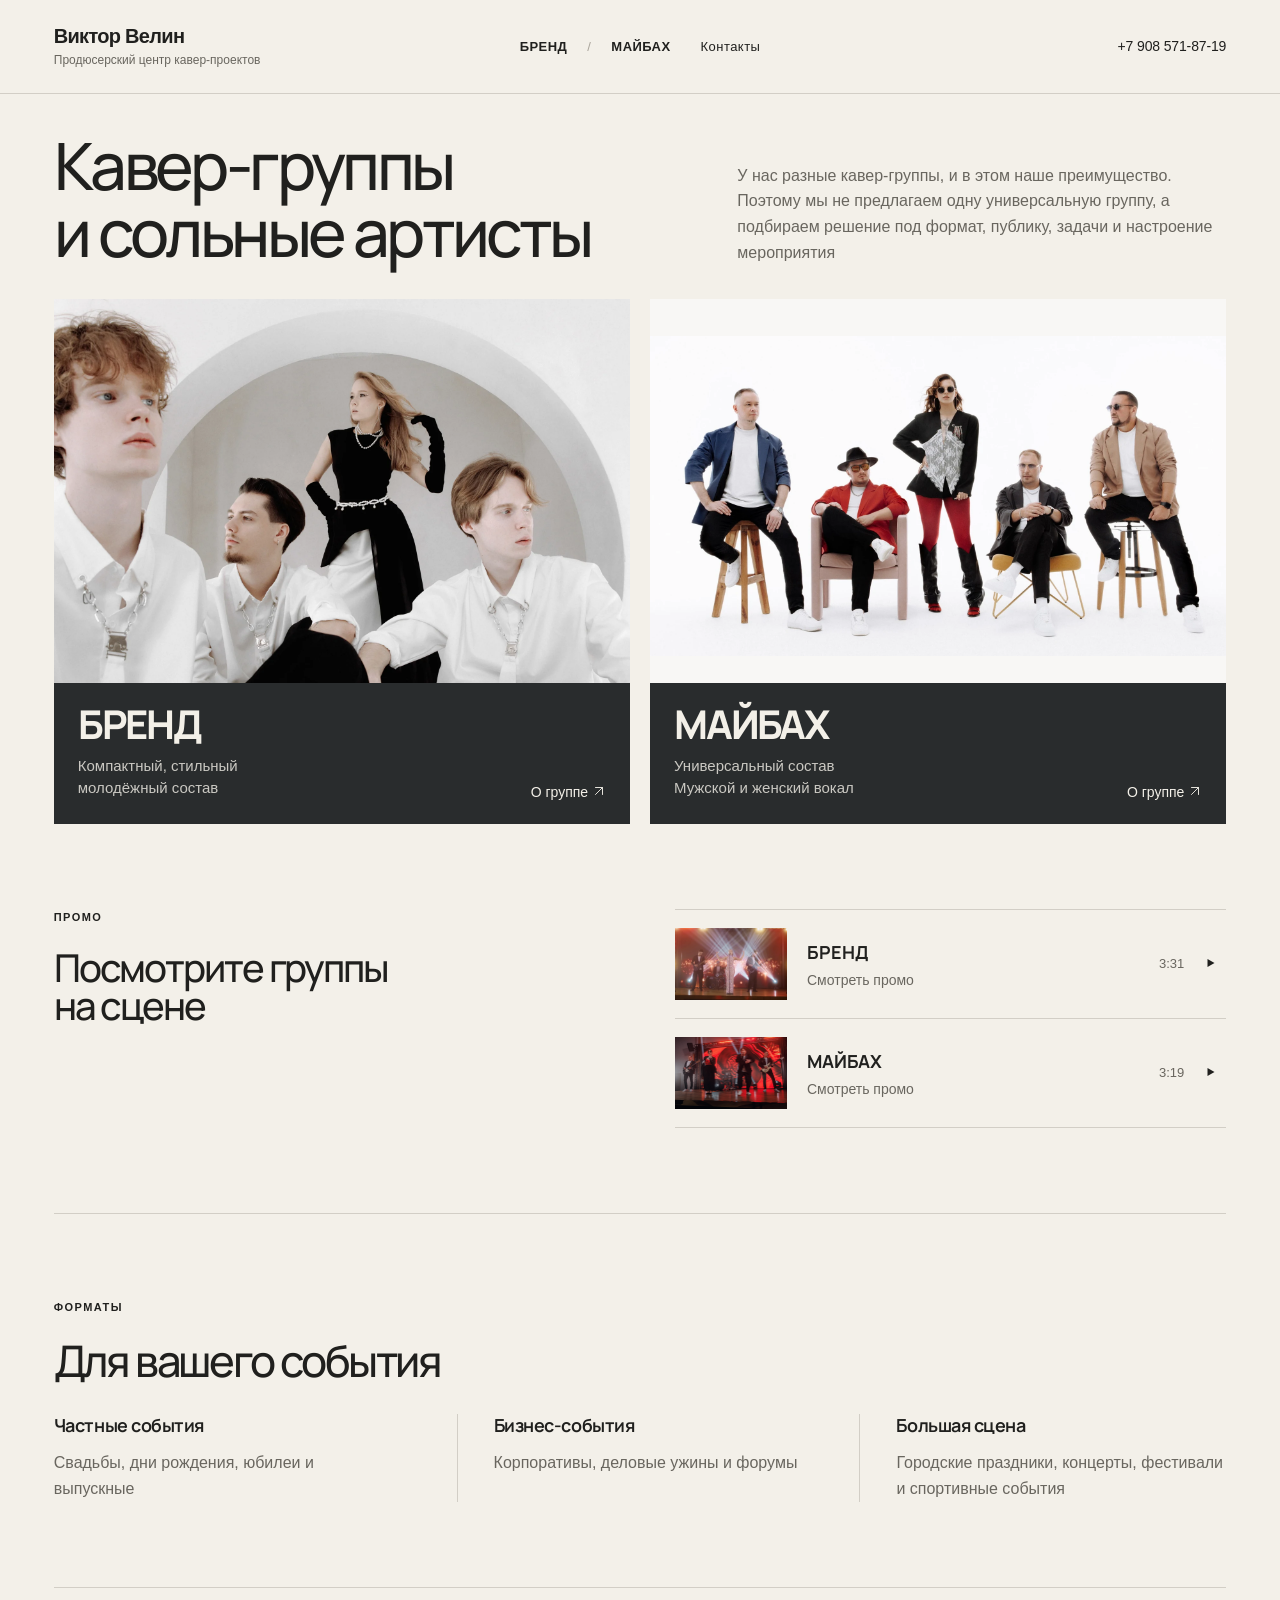
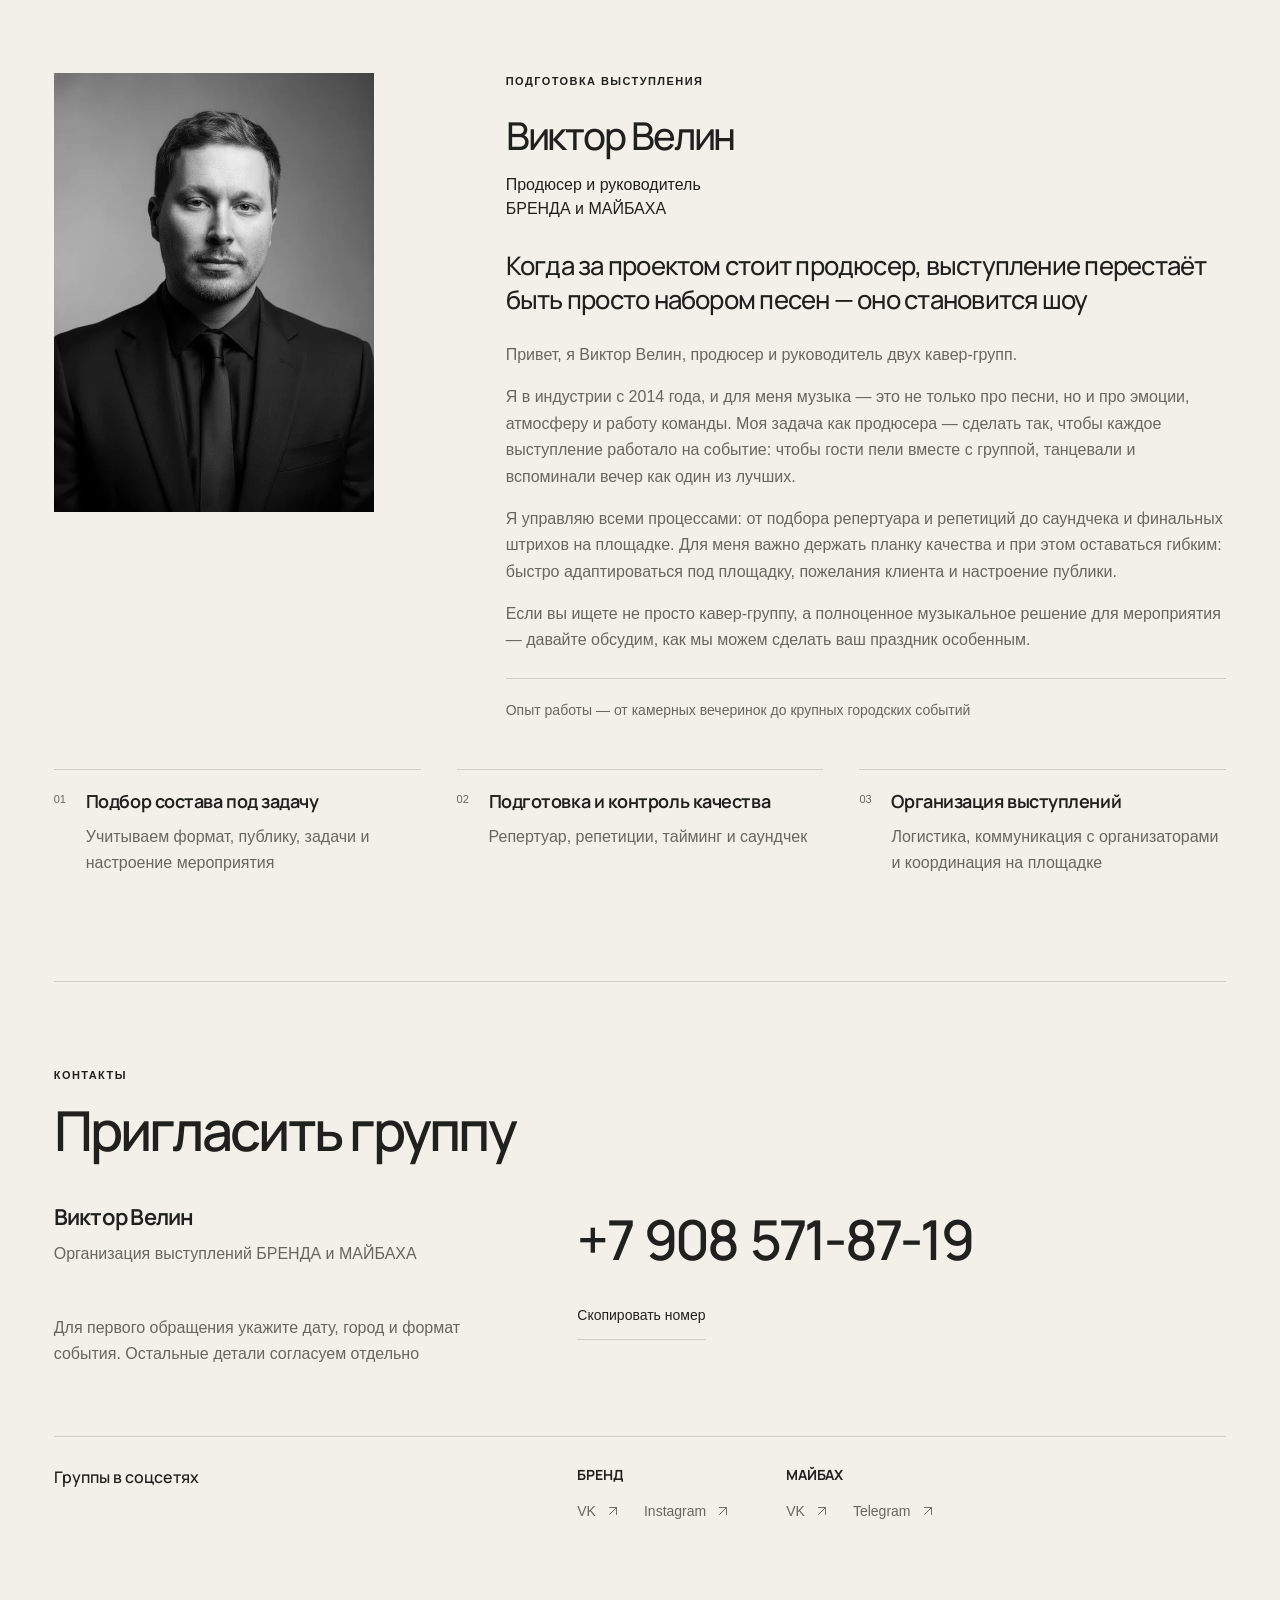
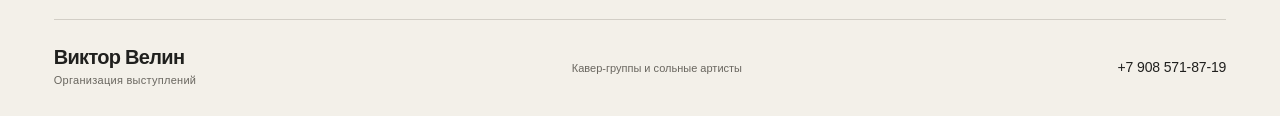
==== commit b185ed7f: "Replace text control symbols with inline SVG icons" ====
--- a/index.html
+++ b/index.html
@@ -1,4 +1,4 @@
-<!doctype html><html lang="ru"><head><meta charset="utf-8"><meta name="viewport" content="width=device-width,initial-scale=1"><meta name="robots" content="noindex,nofollow"><meta name="theme-color" content="#171717"><title>Виктор Велин — БРЕНД и МАЙБАХ</title><link rel="preload" href="assets/manrope-variable.ttf" as="font" type="font/ttf" crossorigin><link rel="stylesheet" href="styles.css?v=20261110-client-copy"><script src="app.js?v=20261109-contacts" defer></script><link rel="icon" href="data:image/svg+xml,%3Csvg%20xmlns%3D%22http%3A%2F%2Fwww.w3.org%2F2000%2Fsvg%22%20viewBox%3D%220%200%2048%2048%22%3E%3Crect%20width%3D%2248%22%20height%3D%2248%22%20rx%3D%228%22%20fill%3D%22%2320201e%22%2F%3E%3Cpath%20d%3D%22M14%2014l20%2020m0-20L14%2034%22%20stroke%3D%22%23f3f0e9%22%20stroke-width%3D%223%22%2F%3E%3C%2Fsvg%3E"><meta name="description" content="Два кавер-коллектива под руководством Виктора Велина: БРЕНД и МАЙБАХ. Промо, репертуары и подготовка музыкальной программы вашего события."><meta property="og:type" content="website"><meta property="og:locale" content="ru_RU"><meta property="og:title" content="Виктор Велин — БРЕНД и МАЙБАХ"><meta property="og:description" content="Два кавер-коллектива под руководством Виктора Велина: БРЕНД и МАЙБАХ. Промо, репертуары и подготовка музыкальной программы вашего события."><meta property="og:url" content="https://dunshaar.github.io/demowebsite/index.html"><meta property="og:image" content="https://dunshaar.github.io/demowebsite/assets/share-index-20261109.jpg"><meta property="og:image:width" content="1200"><meta property="og:image:height" content="630"><meta property="og:image:type" content="image/jpeg"><meta property="og:image:alt" content="Виктор Велин — БРЕНД и МАЙБАХ"><meta name="twitter:card" content="summary_large_image"><meta name="twitter:title" content="Виктор Велин — БРЕНД и МАЙБАХ"><meta name="twitter:description" content="Два кавер-коллектива под руководством Виктора Велина: БРЕНД и МАЙБАХ. Промо, репертуары и подготовка музыкальной программы вашего события."><meta name="twitter:image" content="https://dunshaar.github.io/demowebsite/assets/share-index-20261109.jpg"></head><body class="hub-page"><a class="skip" href="#main">К содержимому</a><header class="site-header organizer-header"><a class="organizer-brand" href="index.html" aria-label="Виктор Велин — главная"><span>Виктор Велин</span><small><span class="role-wide">Продюсерский центр кавер-проектов</span><span class="role-compact">Организация выступлений</span></small></a><nav aria-label="Выбор группы"><a href="brend.html">БРЕНД</a><span class="nav-divider">/</span><a href="mybach.html">МАЙБАХ</a><a class="header-contacts" href="#contacts">Контакты</a></nav><a class="contact-phone" href="tel:+79085718719">+7 908 571-87-19</a></header><main id="main"><section class="hub-intro"><h1>Кавер-группы<br>и сольные артисты</h1><p class="hub-lead">У нас разные кавер-группы, и в этом наше преимущество. Поэтому мы не предлагаем одну универсальную группу, а подбираем решение под формат, публику, задачи и настроение мероприятия</p></section><section class="stages" aria-label="Выберите группу"><a class="stage brend-stage" href="brend.html"><div class="stage-image"><img src="assets/brend-gallery-03-20261029.webp" alt="БРЕНД — четыре участника у светлой арки" width="1800" height="1200"></div><div class="stage-text"><div><h2>БРЕНД</h2><p>Компактный, стильный<br>молодёжный состав</p></div><span class="stage-link">О группе ↗</span></div></a><a class="stage mybach-stage" href="mybach.html"><div class="stage-image"><img src="assets/mybach-cover-20261030.webp" alt="МАЙБАХ — пять участников со стульями в светлой студии" width="1800" height="1000"></div><div class="stage-text"><div><h2>МАЙБАХ</h2><p>Универсальный состав<br>Мужской и женский вокал</p></div><span class="stage-link">О группе ↗</span></div></a></section><section class="listen-section section" id="promo"><div class="section-heading"><p class="eyebrow">ПРОМО</p><h2>Посмотрите группы<br>на сцене</h2></div><div class="promo-rows"><button class="promo-row media-row" data-video="assets/brend-promo-web.mp4" data-band="БРЕНД" aria-label="Смотреть промо БРЕНД, 3:31"><img src="assets/brend-promo-poster.webp" width="1280" height="720" alt="" loading="lazy"><span class="media-row-copy"><strong>БРЕНД</strong><span>Смотреть промо</span></span><time>3:31</time><span class="media-play" aria-hidden="true">▶</span></button><button class="promo-row media-row" data-video="assets/mybach-promo-web.mp4" data-band="МАЙБАХ" aria-label="Смотреть промо МАЙБАХ, 3:19"><img src="assets/mybach-live.webp" width="1800" height="1200" alt="" loading="lazy"><span class="media-row-copy"><strong>МАЙБАХ</strong><span>Смотреть промо</span></span><time>3:19</time><span class="media-play" aria-hidden="true">▶</span></button></div></section><section class="events-section section" aria-labelledby="events-title"><div class="section-heading"><p class="eyebrow">ФОРМАТЫ</p><h2 id="events-title">Для вашего события</h2></div><div class="event-types"><article><h3>Частные события</h3><p>Свадьбы, дни рождения, юбилеи и выпускные</p></article><article><h3>Бизнес-события</h3><p>Корпоративы, деловые ужины и форумы</p></article><article><h3>Большая сцена</h3><p>Городские праздники, концерты, фестивали и спортивные события</p></article></div></section>
+<!doctype html><html lang="ru"><head><meta charset="utf-8"><meta name="viewport" content="width=device-width,initial-scale=1"><meta name="robots" content="noindex,nofollow"><meta name="theme-color" content="#171717"><title>Виктор Велин — БРЕНД и МАЙБАХ</title><link rel="preload" href="assets/manrope-variable.ttf" as="font" type="font/ttf" crossorigin><link rel="stylesheet" href="styles.css?v=20261111-svg-icons"><script src="app.js?v=20261109-contacts" defer></script><link rel="icon" href="data:image/svg+xml,%3Csvg%20xmlns%3D%22http%3A%2F%2Fwww.w3.org%2F2000%2Fsvg%22%20viewBox%3D%220%200%2048%2048%22%3E%3Crect%20width%3D%2248%22%20height%3D%2248%22%20rx%3D%228%22%20fill%3D%22%2320201e%22%2F%3E%3Cpath%20d%3D%22M14%2014l20%2020m0-20L14%2034%22%20stroke%3D%22%23f3f0e9%22%20stroke-width%3D%223%22%2F%3E%3C%2Fsvg%3E"><meta name="description" content="Два кавер-коллектива под руководством Виктора Велина: БРЕНД и МАЙБАХ. Промо, репертуары и подготовка музыкальной программы вашего события."><meta property="og:type" content="website"><meta property="og:locale" content="ru_RU"><meta property="og:title" content="Виктор Велин — БРЕНД и МАЙБАХ"><meta property="og:description" content="Два кавер-коллектива под руководством Виктора Велина: БРЕНД и МАЙБАХ. Промо, репертуары и подготовка музыкальной программы вашего события."><meta property="og:url" content="https://dunshaar.github.io/demowebsite/index.html"><meta property="og:image" content="https://dunshaar.github.io/demowebsite/assets/share-index-20261109.jpg"><meta property="og:image:width" content="1200"><meta property="og:image:height" content="630"><meta property="og:image:type" content="image/jpeg"><meta property="og:image:alt" content="Виктор Велин — БРЕНД и МАЙБАХ"><meta name="twitter:card" content="summary_large_image"><meta name="twitter:title" content="Виктор Велин — БРЕНД и МАЙБАХ"><meta name="twitter:description" content="Два кавер-коллектива под руководством Виктора Велина: БРЕНД и МАЙБАХ. Промо, репертуары и подготовка музыкальной программы вашего события."><meta name="twitter:image" content="https://dunshaar.github.io/demowebsite/assets/share-index-20261109.jpg"></head><body class="hub-page"><a class="skip" href="#main">К содержимому</a><header class="site-header organizer-header"><a class="organizer-brand" href="index.html" aria-label="Виктор Велин — главная"><span>Виктор Велин</span><small><span class="role-wide">Продюсерский центр кавер-проектов</span><span class="role-compact">Организация выступлений</span></small></a><nav aria-label="Выбор группы"><a href="brend.html">БРЕНД</a><span class="nav-divider">/</span><a href="mybach.html">МАЙБАХ</a><a class="header-contacts" href="#contacts">Контакты</a></nav><a class="contact-phone" href="tel:+79085718719">+7 908 571-87-19</a></header><main id="main"><section class="hub-intro"><h1>Кавер-группы<br>и сольные артисты</h1><p class="hub-lead">У нас разные кавер-группы, и в этом наше преимущество. Поэтому мы не предлагаем одну универсальную группу, а подбираем решение под формат, публику, задачи и настроение мероприятия</p></section><section class="stages" aria-label="Выберите группу"><a class="stage brend-stage" href="brend.html"><div class="stage-image"><img src="assets/brend-gallery-03-20261029.webp" alt="БРЕНД — четыре участника у светлой арки" width="1800" height="1200"></div><div class="stage-text"><div><h2>БРЕНД</h2><p>Компактный, стильный<br>молодёжный состав</p></div><span class="stage-link">О группе <svg class="ui-icon ui-icon--arrow-up-right" xmlns="http://www.w3.org/2000/svg" viewBox="0 0 24 24" width="24" height="24" aria-hidden="true" focusable="false"><path d="M6 18 18 6M6 6h12v12" fill="none" stroke="currentColor" stroke-width="1.6" stroke-linecap="round" stroke-linejoin="round"/></svg></span></div></a><a class="stage mybach-stage" href="mybach.html"><div class="stage-image"><img src="assets/mybach-cover-20261030.webp" alt="МАЙБАХ — пять участников со стульями в светлой студии" width="1800" height="1000"></div><div class="stage-text"><div><h2>МАЙБАХ</h2><p>Универсальный состав<br>Мужской и женский вокал</p></div><span class="stage-link">О группе <svg class="ui-icon ui-icon--arrow-up-right" xmlns="http://www.w3.org/2000/svg" viewBox="0 0 24 24" width="24" height="24" aria-hidden="true" focusable="false"><path d="M6 18 18 6M6 6h12v12" fill="none" stroke="currentColor" stroke-width="1.6" stroke-linecap="round" stroke-linejoin="round"/></svg></span></div></a></section><section class="listen-section section" id="promo"><div class="section-heading"><p class="eyebrow">ПРОМО</p><h2>Посмотрите группы<br>на сцене</h2></div><div class="promo-rows"><button class="promo-row media-row" data-video="assets/brend-promo-web.mp4" data-band="БРЕНД" aria-label="Смотреть промо БРЕНД, 3:31"><img src="assets/brend-promo-poster.webp" width="1280" height="720" alt="" loading="lazy"><span class="media-row-copy"><strong>БРЕНД</strong><span>Смотреть промо</span></span><time>3:31</time><span class="media-play" aria-hidden="true"><svg class="ui-icon ui-icon--play" xmlns="http://www.w3.org/2000/svg" viewBox="0 0 24 24" width="24" height="24" aria-hidden="true" focusable="false"><path d="m7 4 14 8-14 8Z" fill="currentColor"/></svg></span></button><button class="promo-row media-row" data-video="assets/mybach-promo-web.mp4" data-band="МАЙБАХ" aria-label="Смотреть промо МАЙБАХ, 3:19"><img src="assets/mybach-live.webp" width="1800" height="1200" alt="" loading="lazy"><span class="media-row-copy"><strong>МАЙБАХ</strong><span>Смотреть промо</span></span><time>3:19</time><span class="media-play" aria-hidden="true"><svg class="ui-icon ui-icon--play" xmlns="http://www.w3.org/2000/svg" viewBox="0 0 24 24" width="24" height="24" aria-hidden="true" focusable="false"><path d="m7 4 14 8-14 8Z" fill="currentColor"/></svg></span></button></div></section><section class="events-section section" aria-labelledby="events-title"><div class="section-heading"><p class="eyebrow">ФОРМАТЫ</p><h2 id="events-title">Для вашего события</h2></div><div class="event-types"><article><h3>Частные события</h3><p>Свадьбы, дни рождения, юбилеи и выпускные</p></article><article><h3>Бизнес-события</h3><p>Корпоративы, деловые ужины и форумы</p></article><article><h3>Большая сцена</h3><p>Городские праздники, концерты, фестивали и спортивные события</p></article></div></section>
 <section class="producer-section section" id="producer" aria-labelledby="producer-title">
   <figure class="producer-photo"><img src="assets/viktor-velin-20261109.webp" alt="Виктор Велин" width="598" height="820" loading="lazy"></figure>
   <div class="producer-intro">
@@ -28,6 +28,6 @@
     <p class="contact-status" role="status" aria-live="polite" aria-atomic="true"><span class="contact-status-text"></span></p>
   </div>
   <p class="contact-hint">Для первого обращения укажите дату, город и формат события. Остальные детали согласуем отдельно</p>
-  <div class="contact-social"><h3>Группы в соцсетях</h3><div class="contact-communities"><div class="contact-community"><h4>БРЕНД</h4><div><a href="https://vk.ru/coverbandbrand" target="_blank" rel="noopener noreferrer" aria-label="БРЕНД — VK">VK <span aria-hidden="true">↗</span></a><a href="https://www.instagram.com/brand_coverband/" target="_blank" rel="noopener noreferrer" aria-label="БРЕНД — Instagram">Instagram <span aria-hidden="true">↗</span></a></div></div><div class="contact-community"><h4>МАЙБАХ</h4><div><a href="https://vk.ru/mybach_band" target="_blank" rel="noopener noreferrer" aria-label="МАЙБАХ — VK">VK <span aria-hidden="true">↗</span></a><a href="https://t.me/mybach_band" target="_blank" rel="noopener noreferrer" aria-label="МАЙБАХ — Telegram">Telegram <span aria-hidden="true">↗</span></a></div></div></div></div>
+  <div class="contact-social"><h3>Группы в соцсетях</h3><div class="contact-communities"><div class="contact-community"><h4>БРЕНД</h4><div><a href="https://vk.ru/coverbandbrand" target="_blank" rel="noopener noreferrer" aria-label="БРЕНД — VK">VK <span aria-hidden="true"><svg class="ui-icon ui-icon--arrow-up-right" xmlns="http://www.w3.org/2000/svg" viewBox="0 0 24 24" width="24" height="24" aria-hidden="true" focusable="false"><path d="M6 18 18 6M6 6h12v12" fill="none" stroke="currentColor" stroke-width="1.6" stroke-linecap="round" stroke-linejoin="round"/></svg></span></a><a href="https://www.instagram.com/brand_coverband/" target="_blank" rel="noopener noreferrer" aria-label="БРЕНД — Instagram">Instagram <span aria-hidden="true"><svg class="ui-icon ui-icon--arrow-up-right" xmlns="http://www.w3.org/2000/svg" viewBox="0 0 24 24" width="24" height="24" aria-hidden="true" focusable="false"><path d="M6 18 18 6M6 6h12v12" fill="none" stroke="currentColor" stroke-width="1.6" stroke-linecap="round" stroke-linejoin="round"/></svg></span></a></div></div><div class="contact-community"><h4>МАЙБАХ</h4><div><a href="https://vk.ru/mybach_band" target="_blank" rel="noopener noreferrer" aria-label="МАЙБАХ — VK">VK <span aria-hidden="true"><svg class="ui-icon ui-icon--arrow-up-right" xmlns="http://www.w3.org/2000/svg" viewBox="0 0 24 24" width="24" height="24" aria-hidden="true" focusable="false"><path d="M6 18 18 6M6 6h12v12" fill="none" stroke="currentColor" stroke-width="1.6" stroke-linecap="round" stroke-linejoin="round"/></svg></span></a><a href="https://t.me/mybach_band" target="_blank" rel="noopener noreferrer" aria-label="МАЙБАХ — Telegram">Telegram <span aria-hidden="true"><svg class="ui-icon ui-icon--arrow-up-right" xmlns="http://www.w3.org/2000/svg" viewBox="0 0 24 24" width="24" height="24" aria-hidden="true" focusable="false"><path d="M6 18 18 6M6 6h12v12" fill="none" stroke="currentColor" stroke-width="1.6" stroke-linecap="round" stroke-linejoin="round"/></svg></span></a></div></div></div></div>
 </section>
-</main><footer class="organizer-footer"><a class="organizer-brand" href="index.html"><span>Виктор Велин</span><small>Организация выступлений</small></a><span>Кавер-группы и сольные артисты</span><a class="contact-phone" href="tel:+79085718719">+7 908 571-87-19</a></footer><dialog id="video-dialog" aria-label="Промовидео группы"><button class="close-dialog" aria-label="Закрыть промовидео">Закрыть ×</button><video controls playsinline preload="none"></video></dialog></body></html>+</main><footer class="organizer-footer"><a class="organizer-brand" href="index.html"><span>Виктор Велин</span><small>Организация выступлений</small></a><span>Кавер-группы и сольные артисты</span><a class="contact-phone" href="tel:+79085718719">+7 908 571-87-19</a></footer><dialog id="video-dialog" aria-label="Промовидео группы"><button class="close-dialog" aria-label="Закрыть промовидео">Закрыть <svg class="ui-icon ui-icon--close" xmlns="http://www.w3.org/2000/svg" viewBox="0 0 24 24" width="24" height="24" aria-hidden="true" focusable="false"><path d="m6 6 12 12M18 6 6 18" fill="none" stroke="currentColor" stroke-width="1.6" stroke-linecap="round"/></svg></button><video controls playsinline preload="none"></video></dialog></body></html>
--- a/styles.css
+++ b/styles.css
@@ -484,3 +484,6 @@
 
 .contact-status::before { content: "Не удалось скопировать. Выделите номер вручную"; visibility: hidden; grid-area: 1 / 1; }
 .contact-status-text { grid-area: 1 / 1; }
+
+/* Vector controls keep their shape and inherit the surrounding text color. */
+.ui-icon{display:inline-block;width:1em;height:1em;flex:none;vertical-align:-.125em;pointer-events:none}
